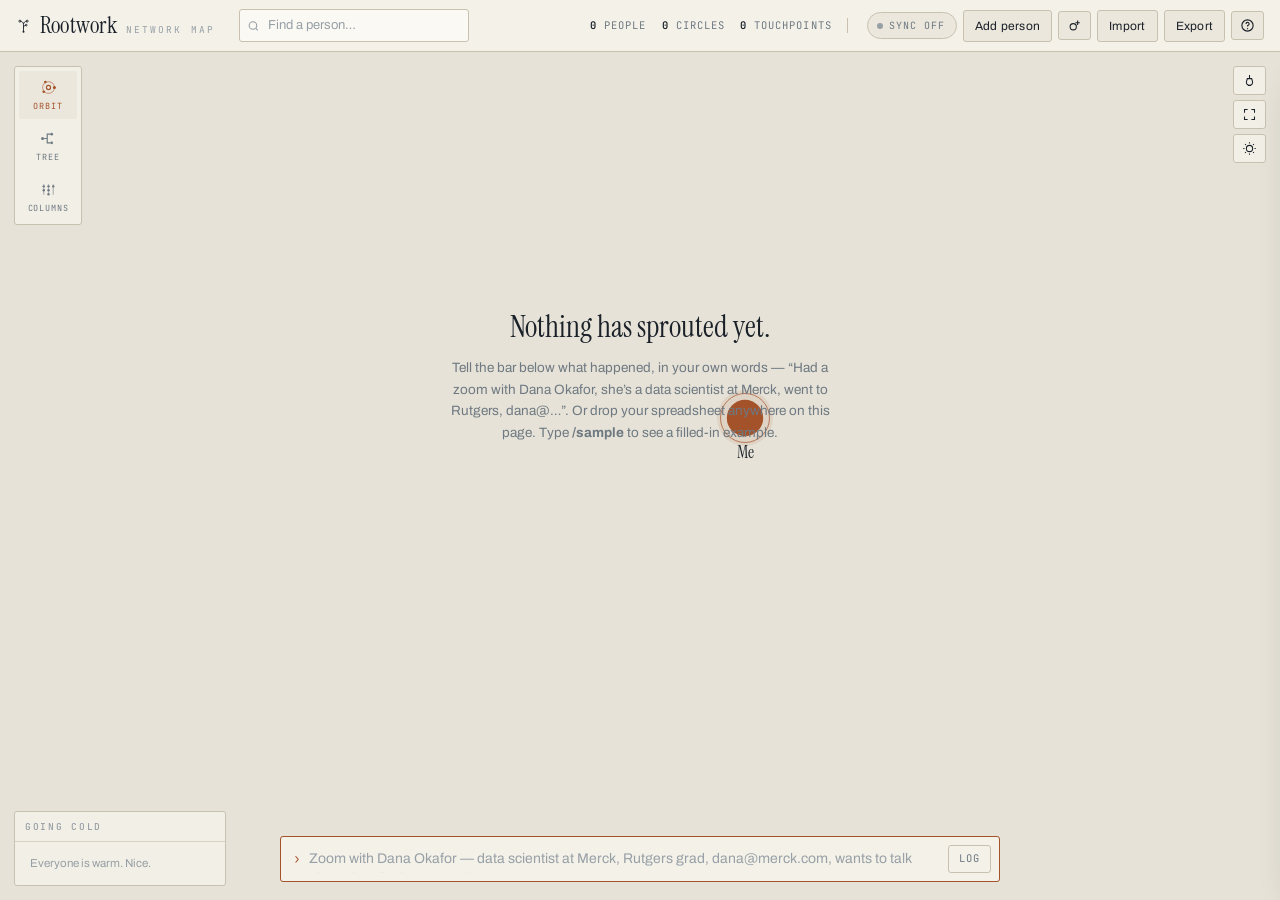
==== network/index.html @ 8e830bfa "Compute the layout instead of simulating it, and offer three views The springs are gone. Every node " ====
<!doctype html>
<html lang="en">
<head>
<meta charset="utf-8">
<meta name="viewport" content="width=device-width, initial-scale=1">
<title>Rootwork</title>
<meta name="description" content="A living map of the people you know.">
<link rel="preconnect" href="https://fonts.googleapis.com">
<link rel="preconnect" href="https://fonts.gstatic.com" crossorigin>
<link rel="stylesheet" href="https://fonts.googleapis.com/css2?family=Archivo:wght@400;500;600&family=Instrument+Serif:ital@0;1&family=JetBrains+Mono:wght@400;500&display=swap">
<link rel="stylesheet" href="network.css">
<link rel="manifest" href="manifest.webmanifest">
<meta name="theme-color" content="#e6e2d7" media="(prefers-color-scheme: light)">
<meta name="theme-color" content="#0e141a" media="(prefers-color-scheme: dark)">
<meta name="mobile-web-app-capable" content="yes">
<meta name="apple-mobile-web-app-capable" content="yes">
<meta name="apple-mobile-web-app-title" content="Rootwork">
<meta name="apple-mobile-web-app-status-bar-style" content="black-translucent">
<link rel="apple-touch-icon" href="icons/icon-180.png">
<link rel="icon" href="icons/icon-192.png" sizes="192x192">
</head>
<body>
<!--APP-->
<div class="shell">

  <header class="topbar">
    <div class="wordmark">
      <svg class="glyph" viewBox="0 0 24 24" fill="none" stroke="currentColor" stroke-width="1.4" aria-hidden="true">
        <path d="M12 22V10M12 10c0-3 2.6-4.6 5.4-4.8M12 10C12 7 9.4 5.4 6.6 5.2M12 15c0-2.2 2-3.2 4-3.4"/>
        <circle cx="12" cy="22" r="1.6" fill="currentColor" stroke="none"/>
        <circle cx="17.8" cy="5" r="1.6"/><circle cx="6.2" cy="5" r="1.6"/><circle cx="16.4" cy="11.4" r="1.3"/>
      </svg>
      <span>Rootwork</span>
      <span class="sub">network map</span>
    </div>

    <div class="searchwrap">
      <svg viewBox="0 0 24 24" fill="none" stroke="currentColor" stroke-width="2" aria-hidden="true"><circle cx="11" cy="11" r="7"/><path d="M20 20l-3.6-3.6"/></svg>
      <input id="search" type="search" placeholder="Find a person…" autocomplete="off" aria-label="Find a person">
      <div class="results" id="results" role="listbox"></div>
    </div>

    <div class="stats" id="stats"></div>

    <div class="tools">
      <button class="btn" id="btn-add">Add person</button>
      <button class="btn icon" id="btn-newcircle" title="New circle" aria-label="New circle">
        <svg viewBox="0 0 24 24" fill="none" stroke="currentColor" stroke-width="1.7"><circle cx="10" cy="14" r="5"/><path d="M17 4v7M13.5 7.5h7"/></svg>
      </button>
      <button class="btn" id="btn-import">Import</button>
      <button class="btn" id="btn-export">Export</button>
      <button class="btn icon" id="btn-help" title="How to talk to it" aria-label="Help">
        <svg viewBox="0 0 24 24" fill="none" stroke="currentColor" stroke-width="1.8"><circle cx="12" cy="12" r="9"/><path d="M9.6 9.4a2.5 2.5 0 1 1 3.2 2.4c-.6.2-.8.7-.8 1.3v.4"/><circle cx="12" cy="17" r="1" fill="currentColor" stroke="none"/></svg>
      </button>
    </div>
  </header>

  <main class="stage" id="stage">
    <canvas id="plate"></canvas>

    <div class="stage-hint" id="hint">
      <h2>Nothing has sprouted yet.</h2>
      <p>Tell the bar below what happened, in your own words — “Had a zoom with Dana Okafor, she’s a data scientist at Merck, went to Rutgers, dana@…”. Or drop your spreadsheet anywhere on this page. Type <b>/sample</b> to see a filled-in example.</p>
    </div>

    <div class="layouts" id="layouts" role="group" aria-label="Layout"></div>

    <div class="viewtools">
      <button class="btn icon" id="btn-tidy" title="Tidy — settle the map again (T)" aria-label="Tidy the map">
        <svg viewBox="0 0 24 24" fill="none" stroke="currentColor" stroke-width="1.7"><path d="M12 3v6M8.5 9h7l1.5 5.5a5 5 0 0 1-10 0z"/><path d="M9.5 20h5"/></svg>
      </button>
      <button class="btn icon" id="btn-fit" title="Fit to view (F)" aria-label="Fit to view">
        <svg viewBox="0 0 24 24" fill="none" stroke="currentColor" stroke-width="1.7"><path d="M4 9V4h5M20 9V4h-5M4 15v5h5M20 15v5h-5"/></svg>
      </button>
      <button class="btn icon" id="btn-theme" title="Switch theme" aria-label="Switch theme">
        <svg viewBox="0 0 24 24" fill="none" stroke="currentColor" stroke-width="1.7"><circle cx="12" cy="12" r="5"/><path d="M12 2v2M12 20v2M2 12h2M20 12h2M4.9 4.9l1.4 1.4M17.7 17.7l1.4 1.4M19.1 4.9l-1.4 1.4M6.3 17.7l-1.4 1.4"/></svg>
      </button>
    </div>

    <div class="rail">
      <div class="card" id="nudge-card">
        <h3>Going cold <span class="count" id="nudge-count"></span></h3>
        <div class="nudge-list" id="nudges"></div>
      </div>
      <div class="card hiddenbar" id="hiddenbar" hidden>
        <h3>Hidden <span class="count" id="hidden-count"></span></h3>
        <div class="legend-list" id="hiddenlist"></div>
      </div>
    </div>

    <div class="dock">
      <div id="preview-slot"></div>
      <form class="chatbar" id="chatform">
        <span class="prompt" aria-hidden="true">&rsaquo;</span>
        <textarea id="chat" rows="1" placeholder="Zoom with Dana Okafor — data scientist at Merck, Rutgers grad, dana@merck.com, wants to talk about the pilot in two weeks" aria-label="Log something that happened"></textarea>
        <button class="send" type="submit">Log</button>
      </form>
    </div>

    <aside class="dossier" id="dossier" aria-label="Person details" aria-hidden="true"></aside>
  </main>
</div>

<div class="scrim" id="scrim" hidden></div>
<div class="toast" id="toast" hidden></div>
<!--/APP-->
<script src="sync.js"></script>
<script src="app.js"></script>
</body>
</html>
---- network/network.css ----
/* ==========================================================================
   Rootwork — a personal network map.

   Direction: an engraved plate. Not a neon graph on black — a plotting
   surface, like a botanical chart or a star atlas: hairline rules, tick
   marks at the rim, mid-saturation pigment inks, and branches that TAPER
   the way real ones do (thick at the trunk, fine at the tip).

   Light theme is the same plate printed on bone paper; dark is the same
   plate inked. Every color is a token so the canvas can read it too.
   ========================================================================== */

:root{
  /* ---- light: bone paper ---- */
  --ground:      #e6e2d7;
  --ground-2:    #dfdacd;
  --panel:       #f4f1e9;
  --panel-2:     #ebe7dc;
  --ink:         #1a2129;
  --ink-2:       #3d4852;
  --muted:       #6e7982;
  --faint:       #97a0a6;
  --rule:        #c9c1b0;
  --rule-soft:   #d8d2c4;
  --accent:      #a4522a;
  --accent-soft: #c2683a;
  --good:        #2f7a67;
  --warn:        #b0761f;
  --shadow:      0 18px 40px -24px rgba(26,33,41,.45);
  --field:       #fbf9f4;

  /* pigment set — branch colors, legible on either ground */
  --h1:#a4522a; --h2:#2f7a67; --h3:#4a5fb0; --h4:#8c4676;
  --h5:#6b7f2e; --h6:#2f6f8f; --h7:#a3781f; --h8:#8b4a4a;

  --display: "Instrument Serif", Georgia, serif;
  --ui: "Archivo", system-ui, -apple-system, sans-serif;
  --mono: "JetBrains Mono", ui-monospace, "SF Mono", monospace;

  --r: 3px;
  color-scheme: light;
}

@media (prefers-color-scheme: dark){
  :root:not([data-theme="light"]){
    --ground:      #0e141a;
    --ground-2:    #0a0f14;
    --panel:       #151d25;
    --panel-2:     #1b242d;
    --ink:         #e8e5dc;
    --ink-2:       #c3c8cc;
    --muted:       #8d99a3;
    --faint:       #66727c;
    --rule:        #27313b;
    --rule-soft:   #1e262e;
    --accent:      #d07a42;
    --accent-soft: #c2683a;
    --good:        #4aa189;
    --warn:        #d5a04a;
    --shadow:      0 22px 50px -26px rgba(0,0,0,.8);
    --field:       #101820;
    --h1:#d07a42; --h2:#4aa189; --h3:#7d8fdd; --h4:#c07aa8;
    --h5:#9bb154; --h6:#4f9cc0; --h7:#d0a545; --h8:#c07878;
    color-scheme: dark;
  }
}

:root[data-theme="dark"]{
  --ground:      #0e141a;
  --ground-2:    #0a0f14;
  --panel:       #151d25;
  --panel-2:     #1b242d;
  --ink:         #e8e5dc;
  --ink-2:       #c3c8cc;
  --muted:       #8d99a3;
  --faint:       #66727c;
  --rule:        #27313b;
  --rule-soft:   #1e262e;
  --accent:      #d07a42;
  --accent-soft: #c2683a;
  --good:        #4aa189;
  --warn:        #d5a04a;
  --shadow:      0 22px 50px -26px rgba(0,0,0,.8);
  --field:       #101820;
  --h1:#d07a42; --h2:#4aa189; --h3:#7d8fdd; --h4:#c07aa8;
  --h5:#9bb154; --h6:#4f9cc0; --h7:#d0a545; --h8:#c07878;
  color-scheme: dark;
}

*, *::before, *::after{ box-sizing:border-box; }

html, body{ height:100%; }

body{
  margin:0;
  background:var(--ground);
  color:var(--ink);
  font-family:var(--ui);
  font-size:14px;
  line-height:1.5;
  overflow:hidden;
  -webkit-font-smoothing:antialiased;
}

button, input, textarea, select{ font:inherit; color:inherit; }
button{ cursor:pointer; background:none; border:none; padding:0; }

:focus-visible{
  outline:2px solid var(--accent);
  outline-offset:2px;
}

/* ---------- shell ---------- */

.shell{
  position:fixed; inset:0;
  display:grid;
  grid-template-rows:auto 1fr;
  grid-template-columns:100%;   /* the column must not stretch past the viewport */
}

.topbar{
  display:flex; align-items:center; gap:18px; min-width:0;
  padding:0 16px;
  height:52px;
  border-bottom:1px solid var(--rule);
  background:var(--panel);
  position:relative; z-index:6;
}

.wordmark{
  display:flex; align-items:baseline; gap:9px;
  font-family:var(--display);
  font-size:23px;
  letter-spacing:.01em;
  line-height:1;
}
.wordmark .glyph{
  width:15px; height:15px; flex:none;
  align-self:center;
}
.wordmark .sub{
  font-family:var(--mono);
  font-size:9.5px;
  letter-spacing:.22em;
  text-transform:uppercase;
  color:var(--faint);
}

.searchwrap{ position:relative; margin-left:6px; }
.searchwrap input{
  width:230px;
  background:var(--field);
  border:1px solid var(--rule);
  border-radius:var(--r);
  padding:6px 10px 6px 28px;
  font-size:13px;
}
.searchwrap input::placeholder{ color:var(--faint); }
.searchwrap svg{
  position:absolute; left:8px; top:50%; transform:translateY(-50%);
  width:13px; height:13px; color:var(--faint); pointer-events:none;
}
.results{
  position:absolute; top:calc(100% + 6px); left:0; width:290px;
  background:var(--panel); border:1px solid var(--rule); border-radius:var(--r);
  box-shadow:var(--shadow); max-height:320px; overflow:auto; z-index:20;
}
.results:empty{ display:none; }
.results button{
  display:flex; align-items:center; gap:8px; width:100%; text-align:left;
  padding:7px 10px; border-bottom:1px solid var(--rule-soft);
}
.results button:hover, .results button[data-active="1"]{ background:var(--panel-2); }
.results .rname{ font-size:13px; }
.results .rmeta{ font-size:11px; color:var(--muted); margin-left:auto; font-family:var(--mono); }

.stats{
  margin-left:auto;
  display:flex; align-items:center; gap:15px;
  padding-right:15px; margin-right:1px;
  border-right:1px solid var(--rule);
  font-family:var(--mono); font-size:10.5px; letter-spacing:.1em;
  text-transform:uppercase; color:var(--muted);
  font-variant-numeric:tabular-nums;
}
.stats b{ color:var(--ink); font-weight:600; }
.stats .cold b{ color:var(--warn); }

.tools{ display:flex; align-items:center; gap:6px; }
.topbar > .searchwrap + .stats{ margin-left:auto; }
@media (max-width:1120px){ .stats{ border-right:none; padding-right:0; } }
.btn{
  border:1px solid var(--rule);
  background:var(--panel-2);
  border-radius:var(--r);
  padding:6px 11px;
  font-size:12px;
  letter-spacing:.02em;
  transition:border-color .15s, background .15s;
}
.btn:hover{ border-color:var(--muted); }
.btn.primary{ background:var(--accent); border-color:var(--accent); color:#fff; }
.btn.primary:hover{ filter:brightness(1.07); }
.btn.icon{ padding:6px 8px; display:grid; place-items:center; }
.btn.icon svg{ width:15px; height:15px; display:block; }

/* ---------- stage ---------- */

.stage{ position:relative; overflow:hidden; background:var(--ground); }
#plate{ position:absolute; inset:0; width:100%; height:100%; display:block; touch-action:none; }

.stage-hint{
  position:absolute; left:50%; top:38%; transform:translate(-50%,-50%);
  text-align:center; max-width:380px; pointer-events:none;
  color:var(--muted);
}
.stage-hint h2{
  font-family:var(--display); font-size:30px; font-weight:400;
  color:var(--ink); margin:0 0 8px;
}
.stage-hint p{ margin:0; font-size:13.5px; line-height:1.6; }
.stage-hint[hidden]{ display:none; }

/* legend + nudges, bottom-left */
.rail{
  position:absolute; left:14px; bottom:14px; width:212px;
  display:flex; flex-direction:column; gap:10px;
  z-index:4;
}
.card{
  background:color-mix(in srgb, var(--panel) 88%, transparent);
  border:1px solid var(--rule);
  border-radius:var(--r);
  backdrop-filter:blur(8px);
}
.card h3{
  margin:0; padding:8px 10px 7px;
  font-family:var(--mono); font-size:9.5px; letter-spacing:.18em;
  text-transform:uppercase; color:var(--faint); font-weight:500;
  border-bottom:1px solid var(--rule-soft);
  display:flex; align-items:center; gap:6px;
}
.card h3 .count{ margin-left:auto; color:var(--muted); }
.legend-list{ padding:5px; display:flex; flex-direction:column; }
.legend-list button{
  display:flex; align-items:center; gap:8px; padding:4px 6px;
  border-radius:2px; font-size:12px; text-align:left;
}
.swatch{ width:9px; height:9px; border-radius:50%; flex:none; }
.legend-list .n{ margin-left:auto; font-family:var(--mono); font-size:10.5px; color:var(--muted); }
.nudge-list{
  padding:5px; max-height:150px; overflow:auto;
  -webkit-mask-image:linear-gradient(to bottom, #000 calc(100% - 14px), transparent);
  mask-image:linear-gradient(to bottom, #000 calc(100% - 14px), transparent);
}
.nudge-list button{
  display:block; width:100%; text-align:left; padding:5px 6px; border-radius:2px;
}
.nudge-list button:hover{ background:var(--panel-2); }
.nudge-list .n1{ font-size:12.5px; }
.nudge-list .n2{ font-size:10.5px; font-family:var(--mono); color:var(--warn); letter-spacing:.04em; }
.rail .empty{ padding:8px 10px; font-size:11.5px; color:var(--faint); }

.viewtools{
  position:absolute; right:14px; top:14px; z-index:4;
  transition:right .26s cubic-bezier(.22,.7,.28,1);
  display:flex; flex-direction:column; gap:5px;
}
.viewtools .btn{ background:color-mix(in srgb, var(--panel) 88%, transparent); backdrop-filter:blur(8px); }
.stage.panel-open .viewtools{ right:386px; }        /* stay clear of the open card */
.stage.panel-open .dock{
  transform:translateX(calc(-50% - 190px));
  width:min(620px, calc(100% - 660px));       /* clear of both the rail and the card */
}
@media (max-width:880px){
  .stage.panel-open .viewtools{ right:14px; }
  .stage.panel-open .dock{ transform:translateX(-50%); }
}

/* ---------- chat bar ---------- */

.dock{
  position:absolute; left:50%; bottom:18px; transform:translateX(-50%);
  transition:transform .26s cubic-bezier(.22,.7,.28,1);
  width:min(720px, calc(100vw - 260px - 40px));
  z-index:5;
  display:flex; flex-direction:column; gap:8px;
}
.chatbar{
  display:flex; align-items:flex-end; gap:8px;
  background:var(--panel);
  border:1px solid var(--rule);
  border-radius:var(--r);
  box-shadow:var(--shadow);
  padding:8px 8px 8px 12px;
  transition:border-color .18s;
}
.chatbar:focus-within{ border-color:var(--accent); }
.chatbar .prompt{
  font-family:var(--mono); font-size:13px; color:var(--accent);
  padding-bottom:5px; user-select:none;
}
.chatbar textarea{
  flex:1; resize:none; border:none; background:none; outline:none;
  padding:4px 0; max-height:130px; font-size:14px; line-height:1.45;
}
.chatbar textarea::placeholder{ color:var(--faint); }
.chatbar .send{
  border:1px solid var(--rule); border-radius:var(--r);
  padding:5px 10px; font-family:var(--mono); font-size:10.5px;
  letter-spacing:.1em; text-transform:uppercase; color:var(--muted);
}
.chatbar .send:hover{ color:var(--ink); border-color:var(--muted); }

/* parse preview */
.preview{
  background:var(--panel);
  border:1px solid var(--rule);
  border-left:3px solid var(--accent);
  border-radius:var(--r);
  box-shadow:var(--shadow);
  padding:11px 13px;
  display:flex; flex-direction:column; gap:9px;
  animation:rise .18s ease-out;
}
@keyframes rise{ from{ opacity:0; transform:translateY(6px);} to{opacity:1;transform:none;} }
.preview .head{
  display:flex; align-items:baseline; gap:8px;
  font-family:var(--mono); font-size:9.5px; letter-spacing:.18em;
  text-transform:uppercase; color:var(--faint);
}
.preview .head .who{
  font-family:var(--display); font-size:19px; letter-spacing:0;
  text-transform:none; color:var(--ink);
}
.preview .head .tag{ margin-left:auto; color:var(--muted); }
.chips{ display:flex; flex-wrap:wrap; gap:5px; }
.chip{
  display:inline-flex; align-items:center; gap:6px;
  border:1px solid var(--rule); border-radius:2px;
  background:var(--panel-2);
  padding:3px 7px; font-size:12px; max-width:100%;
}
.chip .k{
  font-family:var(--mono); font-size:9.5px; letter-spacing:.12em;
  text-transform:uppercase; color:var(--faint);
}
.chip .v{ overflow:hidden; text-overflow:ellipsis; white-space:nowrap; }
.chip.new{ border-color:var(--accent); }
.chip.clear{ border-color:var(--rule); opacity:.75; text-decoration:line-through; text-decoration-color:var(--faint); }
.chip button{ color:var(--faint); font-size:14px; line-height:1; padding:0 1px; }
.chip button:hover{ color:var(--accent); }
.preview .actions{ display:flex; align-items:center; gap:8px; flex-wrap:wrap; }
.preview .actions .btn{ white-space:nowrap; }
.preview .actions .hintkey{
  margin-left:auto; font-family:var(--mono); font-size:10px; color:var(--faint);
}
kbd{
  font-family:var(--mono); font-size:10px;
  border:1px solid var(--rule); border-bottom-width:2px; border-radius:3px;
  padding:1px 4px; color:var(--muted); background:var(--panel-2);
}

/* ---------- dossier ---------- */

.dossier{
  position:absolute; top:0; right:0; bottom:0; width:370px; max-width:88vw;
  background:var(--panel);
  border-left:1px solid var(--rule);
  z-index:7;
  display:flex; flex-direction:column;
  transform:translateX(101%);
  transition:transform .26s cubic-bezier(.22,.7,.28,1);
  box-shadow:var(--shadow);
}
.dossier.open{ transform:none; }
.dossier .d-top{
  padding:16px 18px 13px; border-bottom:1px solid var(--rule);
  position:relative;
}
.d-kicker{
  display:flex; align-items:center; gap:7px;
  font-family:var(--mono); font-size:9.5px; letter-spacing:.18em;
  text-transform:uppercase; color:var(--faint); margin-bottom:5px;
}
.d-name{
  font-family:var(--display); font-size:31px; line-height:1.05; font-weight:400;
  margin:0; letter-spacing:.005em; text-wrap:balance;
  padding-right:26px;
}
.d-sub{ font-size:13px; color:var(--muted); margin-top:3px; }
.d-close{ position:absolute; top:13px; right:14px; color:var(--faint); font-size:17px; line-height:1; }
.d-close:hover{ color:var(--ink); }
.d-body{ overflow:auto; padding:0 18px 22px; flex:1; }
.d-sec{ padding-top:16px; }
.d-sec > h4{
  margin:0 0 8px; font-family:var(--mono); font-size:9.5px; letter-spacing:.18em;
  text-transform:uppercase; color:var(--faint); font-weight:500;
  display:flex; align-items:center; gap:8px;
}
.d-sec > h4::after{ content:""; flex:1; height:1px; background:var(--rule-soft); }
.fields{ display:grid; grid-template-columns:auto 1fr; gap:6px 12px; align-items:baseline; }
.fields dt{
  font-family:var(--mono); font-size:10px; letter-spacing:.1em;
  text-transform:uppercase; color:var(--faint);
}
.fields dd{ margin:0; font-size:13.5px; word-break:break-word; }
.fields dd a{ color:var(--ink); text-decoration:none; border-bottom:1px solid var(--rule); }
.fields dd a:hover{ color:var(--accent); border-color:var(--accent); }
.fields dd.empty{ color:var(--faint); }

.log{ display:flex; flex-direction:column; }
.entry{
  position:relative; padding:0 0 14px 17px;
  border-left:1px solid var(--rule);
}
.entry:last-child{ border-left-color:transparent; padding-bottom:2px; }
.entry::before{
  content:""; position:absolute; left:-3.5px; top:5px;
  width:6px; height:6px; border-radius:50%;
  background:var(--accent);
}
.entry .e-top{
  display:flex; align-items:baseline; gap:8px;
  font-family:var(--mono); font-size:10px; letter-spacing:.1em;
  text-transform:uppercase; color:var(--muted);
}
.entry .e-ch{ color:var(--accent); }
.entry p{ margin:3px 0 0; font-size:13.5px; line-height:1.55; }
.entry .learned{
  margin-top:5px; padding-left:9px; border-left:2px solid var(--rule);
  font-size:13px; color:var(--ink-2);
}
.entry .del{ float:right; color:var(--faint); font-size:12px; opacity:0; }
.entry:hover .del{ opacity:1; }

.notes-list{ display:flex; flex-direction:column; gap:7px; }
.note{
  font-size:13.5px; line-height:1.55;
  padding:8px 10px; border:1px solid var(--rule-soft); border-radius:var(--r);
  background:var(--panel-2);
}
.note .del{ float:right; color:var(--faint); font-size:12px; }
.d-actions{ display:flex; gap:6px; padding-top:18px; }

.tagrow{ display:flex; flex-wrap:wrap; gap:5px; }
.tagrow span{
  font-family:var(--mono); font-size:10.5px; letter-spacing:.06em;
  border:1px solid var(--rule); border-radius:2px; padding:2px 6px; color:var(--muted);
}

/* ---------- modal ---------- */

.scrim{
  position:fixed; inset:0; z-index:30;
  background:color-mix(in srgb, var(--ground-2) 74%, transparent);
  backdrop-filter:blur(3px);
  display:grid; place-items:center; padding:22px;
}
.scrim[hidden]{ display:none; }
.modal{
  width:min(560px, 100%); max-height:88vh; overflow:auto;
  background:var(--panel); border:1px solid var(--rule); border-radius:var(--r);
  box-shadow:var(--shadow);
  animation:rise .2s ease-out;
}
.modal header{
  padding:15px 20px 12px; border-bottom:1px solid var(--rule);
  display:flex; align-items:baseline; gap:10px;
}
.modal header h2{
  font-family:var(--display); font-weight:400; font-size:25px; margin:0;
}
.modal header p{ margin:0; font-size:12px; color:var(--muted); }
.modal header .x{ margin-left:auto; color:var(--faint); font-size:17px; }
.modal .mbody{ padding:16px 20px 20px; }
.modal footer{
  display:flex; gap:8px; align-items:center;
  padding:0 20px 20px;
}
.modal footer .note{ background:none; border:none; padding:0; font-size:11.5px; color:var(--faint); }

.grid2{ display:grid; grid-template-columns:1fr 1fr; gap:11px 13px; }
.field{ display:flex; flex-direction:column; gap:4px; }
.field.wide{ grid-column:1 / -1; }
.field label{
  font-family:var(--mono); font-size:9.5px; letter-spacing:.15em;
  text-transform:uppercase; color:var(--faint);
}
.field input, .field textarea, .field select{
  background:var(--field); border:1px solid var(--rule); border-radius:var(--r);
  padding:7px 9px; font-size:13.5px; outline:none;
}
.field input:focus, .field textarea:focus, .field select:focus{ border-color:var(--accent); }
.field textarea{ resize:vertical; min-height:66px; line-height:1.5; }
.field .hint{ font-size:11px; color:var(--faint); }

.helpgrid{ display:flex; flex-direction:column; gap:14px; }
.helpgrid section h5{
  margin:0 0 5px; font-family:var(--mono); font-size:9.5px; letter-spacing:.16em;
  text-transform:uppercase; color:var(--faint); font-weight:500;
}
.helpgrid p{ margin:0 0 6px; font-size:13px; line-height:1.6; color:var(--ink-2); }
.ex{
  font-family:var(--mono); font-size:12px; line-height:1.65;
  background:var(--field); border:1px solid var(--rule-soft); border-radius:var(--r);
  padding:8px 10px; color:var(--ink-2);
  overflow-x:auto; white-space:pre-wrap;
}
.ex b{ color:var(--accent); font-weight:400; }

.io textarea{
  width:100%; min-height:190px; font-family:var(--mono); font-size:11.5px;
  line-height:1.55; background:var(--field); border:1px solid var(--rule);
  border-radius:var(--r); padding:10px; resize:vertical; outline:none;
}
.io .status{ font-size:12px; color:var(--muted); }
.io .status.ok{ color:var(--good); }
.io .status.bad{ color:var(--accent); }

.toast{
  position:fixed; left:50%; bottom:96px; transform:translateX(-50%);
  background:var(--ink); color:var(--ground);
  padding:7px 14px; border-radius:var(--r); font-size:12.5px;
  z-index:40; box-shadow:var(--shadow);
  animation:rise .18s ease-out;
}
.toast[hidden]{ display:none; }

@media (max-width:1120px){
  .stats{ display:none; }
}
@media (max-width:880px){
  .rail{ display:none; }
  .dock{ width:calc(100% - 28px); bottom:12px; }
  .topbar{ gap:10px; padding:0 10px; }
  .wordmark .sub{ display:none; }
  .searchwrap{ flex:1; min-width:0; }
  .searchwrap input{ width:100%; }
  .tools{ margin-left:0; }
  #btn-import, #btn-export, #btn-sample, #btn-newcircle{ display:none; }  /* all reachable from the chat bar */
  .pill{ padding:6px; }
  .pill .plabel{ display:none; }        /* the dot carries the state on a phone */
  .dossier{ width:100%; }
  .viewtools{ top:auto; bottom:76px; right:10px; flex-direction:row; }
  .chatbar textarea{ font-size:16px; }        /* iOS zooms anything smaller */
  .preview .actions .hintkey{ display:none; }
  .chip .v{ max-width:210px; }
}
@media (prefers-reduced-motion:reduce){
  *, *::before, *::after{ animation-duration:.001ms !important; transition-duration:.001ms !important; }
}

/* ---------- sync ---------- */

.pill{
  display:inline-flex; align-items:center; gap:6px;
  border:1px solid var(--rule); border-radius:999px;
  padding:5px 11px 5px 9px;
  font-family:var(--mono); font-size:10px; letter-spacing:.1em; text-transform:uppercase;
  color:var(--muted); background:var(--panel-2);
  transition:border-color .15s, color .15s;
}
.pill:hover{ border-color:var(--muted); color:var(--ink); }
.pill .dot{ width:6px; height:6px; border-radius:50%; background:var(--faint); flex:none; }
.pill[data-tone="ok"] .dot{ background:var(--good); }
.pill[data-tone="ok"]{ color:var(--good); border-color:color-mix(in srgb, var(--good) 45%, var(--rule)); }
.pill[data-tone="warn"] .dot{ background:var(--warn); }
.pill[data-tone="bad"] .dot{ background:var(--accent); }
.pill[data-tone="bad"]{ color:var(--accent); }

.sync .lead{ margin:0 0 12px; font-size:13px; line-height:1.6; color:var(--ink-2); }
.sync .tabs{ display:flex; gap:6px; margin-bottom:14px; }
.sync .steps{
  margin:0 0 14px; padding-left:18px;
  display:flex; flex-direction:column; gap:8px;
  font-size:13px; line-height:1.55; color:var(--ink-2);
}
.sync .steps li::marker{ font-family:var(--mono); font-size:11px; color:var(--faint); }
.sync .steps b{ color:var(--ink); font-weight:500; }
.sync .mono{ font-family:var(--mono); font-size:12px; }
.sync .ex.sql{ margin-top:6px; font-size:11px; line-height:1.6; white-space:pre; }
.sync .field input[readonly]{ font-family:var(--mono); font-size:11px; cursor:pointer; }
.sync .status{ margin-top:10px; }

/* ---------- import ---------- */

.import .drop{
  border:1px dashed var(--rule); border-radius:var(--r);
  background:var(--field);
  padding:22px 18px; text-align:center;
  transition:border-color .15s, background .15s;
}
.import .drop.over{ border-color:var(--accent); background:var(--panel-2); }
.import .drop svg{ width:26px; height:26px; color:var(--faint); margin-bottom:6px; }
.import .drop p{ margin:0; font-size:13px; }
.import .drop b{ font-weight:500; }
.import .drop .fine{ margin-top:6px; font-size:11.5px; color:var(--faint); line-height:1.5; }
.import .pick{
  color:var(--accent); cursor:pointer; text-decoration:underline;
  text-underline-offset:2px;
}
.import details{ margin-top:10px; }
.import summary{
  font-size:12px; color:var(--muted); cursor:pointer; list-style:none;
  padding:4px 0;
}
.import summary::-webkit-details-marker{ display:none; }
.import summary::before{ content:"＋ "; color:var(--faint); }
.import details[open] summary::before{ content:"− "; }
.import details textarea{ min-height:120px; margin-top:6px; }

.maphead{
  margin-top:14px; padding-bottom:8px;
  font-size:12.5px; color:var(--muted);
  border-bottom:1px solid var(--rule-soft);
}
.maphead b{ color:var(--ink); font-weight:500; }
.maptable{ max-height:230px; overflow:auto; }
.maptable table{ width:100%; border-collapse:collapse; }
.maptable th{
  text-align:left; font-weight:400; padding:7px 10px 7px 0;
  border-bottom:1px solid var(--rule-soft); vertical-align:top;
  font-size:13px;
}
.maptable th span{
  display:block; font-family:var(--mono); font-size:10.5px; color:var(--faint);
  margin-top:2px; overflow:hidden; text-overflow:ellipsis; white-space:nowrap; max-width:230px;
}
.maptable td{ border-bottom:1px solid var(--rule-soft); padding:6px 0; width:180px; }
.maptable select{
  width:100%; background:var(--field); border:1px solid var(--rule);
  border-radius:var(--r); padding:5px 7px; font-size:12.5px; outline:none;
}
.maptable select:focus{ border-color:var(--accent); }
.circlepick{ margin-top:14px; }
.circlepick select, .circlepick input{
  background:var(--field); border:1px solid var(--rule); border-radius:var(--r);
  padding:7px 9px; font-size:13.5px; outline:none;
}
.circlepick input{ margin-top:6px; }

.passrow{ display:flex; gap:6px; }
.passrow input{ flex:1; min-width:0; }
.passrow .btn{ flex:none; }
.meter{ display:flex; align-items:center; gap:4px; margin-top:6px; }
.meter i{
  height:3px; width:26px; border-radius:2px; background:var(--rule); display:block;
}
.meter span{ font-size:11px; color:var(--muted); margin-left:6px; }
.meter[data-score="0"] span, .meter[data-score="1"] span{ color:var(--accent); }
.meter[data-score="1"] i:nth-child(1),
.meter[data-score="2"] i:nth-child(-n+2),
.meter[data-score="3"] i:nth-child(-n+3),
.meter[data-score="4"] i{ background:var(--good); }
.meter[data-score="1"] i:nth-child(1){ background:var(--accent); }
.meter[data-score="2"] i:nth-child(-n+2){ background:var(--warn); }

.sync .hint.warn{ color:var(--warn); }
.sync .hint.warn b{ color:var(--ink); }
.sync .what{ margin-top:14px; }
.sync .what summary{
  font-size:12px; color:var(--muted); cursor:pointer; list-style:none; padding:4px 0;
}
.sync .what summary::-webkit-details-marker{ display:none; }
.sync .what summary::before{ content:"＋ "; color:var(--faint); }
.sync .what[open] summary::before{ content:"− "; }
.sync .what p{
  margin:4px 0 0; font-size:12px; line-height:1.6; color:var(--ink-2);
  border-left:2px solid var(--rule); padding-left:10px;
}

/* ---------- structure editing ---------- */

.card h3 .mini{
  margin-left:2px; color:var(--faint); font-size:14px; line-height:1;
  padding:0 3px; border-radius:2px;
}
.card h3 .mini:hover{ color:var(--accent); background:var(--panel-2); }
.legend-list .cname{ overflow:hidden; text-overflow:ellipsis; white-space:nowrap; }

.circlechips{ display:flex; flex-wrap:wrap; gap:5px; }
.cchip{
  display:inline-flex; align-items:center;
  border:1px solid var(--rule); border-radius:2px;
  background:var(--panel-2); overflow:hidden;
}
.cchip .lbl{
  padding:3px 7px; font-size:12.5px; position:relative; padding-left:16px;
}
.cchip .lbl::before{
  content:""; position:absolute; left:7px; top:50%; transform:translateY(-50%);
  width:5px; height:5px; border-radius:50%; background:var(--hue);
}
.cchip.primary{ border-color:var(--hue); }
.cchip.primary .lbl{ font-weight:500; }
.cchip .x{ padding:3px 6px; color:var(--faint); font-size:13px; line-height:1; }
.cchip .x:hover{ color:var(--accent); }
.cchip.add button{ padding:3px 8px; font-size:12px; color:var(--muted); }
.cchip.add button:hover{ color:var(--accent); }

.cpick{
  position:fixed; z-index:50; min-width:170px; max-height:280px; overflow:auto;
  background:var(--panel); border:1px solid var(--rule); border-radius:var(--r);
  box-shadow:var(--shadow); padding:4px;
}
.cpick button[data-pick]{
  display:flex; align-items:center; gap:7px; width:100%; text-align:left;
  padding:5px 7px; border-radius:2px; font-size:12.5px;
}
.cpick button[data-pick]:hover{ background:var(--panel-2); }
.cpick .cnew{ display:flex; gap:4px; padding:5px 4px 3px; border-top:1px solid var(--rule-soft); margin-top:3px; }
.cpick .cnew input{
  flex:1; min-width:0; background:var(--field); border:1px solid var(--rule);
  border-radius:2px; padding:4px 6px; font-size:12.5px; outline:none;
}
.cpick .cnew input:focus{ border-color:var(--accent); }
.cpick .cnew .btn{ padding:4px 8px; font-size:11.5px; }

.preview.danger{ border-left-color:var(--warn); }
.preview .plandetail{
  margin:0; font-size:13px; line-height:1.55; color:var(--ink-2);
}
.toast{ display:flex; align-items:center; gap:12px; }
.toast .undo{
  font-family:var(--mono); font-size:10.5px; letter-spacing:.1em; text-transform:uppercase;
  color:var(--ground); border-bottom:1px solid currentColor; opacity:.75;
}
.toast .undo:hover{ opacity:1; }

.legend-list .lrow{ display:flex; align-items:center; border-radius:2px; }
.legend-list .lrow:hover{ background:var(--panel-2); }
.legend-list .lrow[data-off="1"]{ opacity:.38; }
.legend-list .swatchbtn{ padding:5px 4px 5px 6px; display:flex; width:auto; flex:none; }
.legend-list .swatchbtn:hover .swatch{ box-shadow:0 0 0 3px color-mix(in srgb, currentColor 22%, transparent); }
.legend-list .lname{
  display:flex; align-items:center; gap:8px; flex:1; min-width:0;
  padding:4px 6px 4px 4px; font-size:12px; text-align:left;
}

.cpick.palette{ padding:8px; }
.cpick .ptitle{
  font-family:var(--mono); font-size:9.5px; letter-spacing:.16em; text-transform:uppercase;
  color:var(--faint); padding:0 2px 6px;
}
.cpick .pgrid{ display:grid; grid-template-columns:repeat(4, 1fr); gap:5px; }
.cpick .pgrid button{ padding:3px; border-radius:3px; border:1px solid transparent; }
.cpick .pgrid button span{ display:block; width:22px; height:22px; border-radius:50%; }
.cpick .pgrid button:hover{ border-color:var(--rule); }
.cpick .pgrid button[data-on="1"]{ border-color:var(--ink); }
.cpick .pgrid button[data-taken="1"] span{
  box-shadow:inset 0 0 0 2px var(--panel);      /* this pigment is already spoken for */
}

/* ---------- editing on the card ---------- */

.fields .val{
  display:inline-block; border-bottom:1px dashed transparent;
  border-radius:2px; padding:0 2px; margin:0 -2px; cursor:text;
}
.fields .val:hover{ border-bottom-color:var(--rule); background:var(--panel-2); }
.fields dd.empty .val{ color:var(--faint); }
.fields .add{
  font-family:var(--mono); font-size:9.5px; letter-spacing:.12em; text-transform:uppercase;
  opacity:.45;
}
.fields dd.empty .val:hover .add{ opacity:1; color:var(--accent); }
.d-name .val{
  display:inline-block; cursor:text; border-radius:2px;
  border-bottom:1px dashed transparent; padding:0 2px; margin:0 -2px;
}
.d-name .val:hover{ border-bottom-color:var(--rule); }

.inplace{
  font:inherit; color:inherit; width:100%;
  background:var(--field); border:1px solid var(--accent); border-radius:2px;
  padding:1px 4px; outline:none; resize:vertical;
}
.d-name .inplace{ font-family:var(--display); font-size:29px; padding:0 4px; }

.addfield{
  margin-top:10px; font-family:var(--mono); font-size:10px; letter-spacing:.12em;
  text-transform:uppercase; color:var(--faint);
}
.addfield:hover{ color:var(--accent); }
.newfield{ display:flex; gap:6px; margin-top:10px; }
.newfield input{
  flex:1; min-width:0; background:var(--field); border:1px solid var(--rule);
  border-radius:2px; padding:5px 7px; font-size:13px; outline:none;
}
.newfield input:focus{ border-color:var(--accent); }
.newfield .k{ max-width:38%; }

/* ---------- circle menu on the branch ---------- */

.cpick.circlemenu{ min-width:196px; padding:8px; }
.cpick .mrow{ display:flex; flex-direction:column; margin-top:8px; padding-top:6px; border-top:1px solid var(--rule-soft); }
.cpick .mrow button{
  text-align:left; padding:6px 7px; border-radius:2px; font-size:12.5px; color:var(--ink-2);
}
.cpick .mrow button:hover{ background:var(--panel-2); color:var(--ink); }
.cpick .mrow button.danger:hover{ color:var(--accent); }
.cpick.renamer{ display:flex; gap:6px; padding:8px; }
.cpick.renamer input{
  background:var(--field); border:1px solid var(--accent); border-radius:2px;
  padding:5px 7px; font-size:13px; outline:none; width:160px;
}
.hiddenbar .n{ color:var(--accent); }

/* ---------- chip lists (schools, tags) ---------- */

.chiplist{ display:flex; flex-wrap:wrap; gap:5px; align-items:center; }
.cchip.school .lbl, .cchip.tag .lbl{ padding:3px 7px; font-size:12.5px; }
.cchip.school .lvl{
  padding:3px 6px; font-family:var(--mono); font-size:9.5px; letter-spacing:.1em;
  text-transform:uppercase; color:var(--muted);
  border-left:1px solid var(--rule); border-right:1px solid var(--rule);
}
.cchip.school .lvl:hover{ color:var(--accent); }
.cchip.school .lvl.none{ color:var(--faint); opacity:.6; }
.cchip.tag .lbl{ font-family:var(--mono); font-size:11px; color:var(--muted); }
.chipinput{
  flex:1; min-width:110px;
  background:none; border:none; border-bottom:1px dashed var(--rule);
  padding:3px 2px; font-size:12.5px; outline:none;
}
.chipinput::placeholder{ color:var(--faint); }
.chipinput:focus{ border-bottom-color:var(--accent); border-bottom-style:solid; }

.notebox{
  width:100%; margin-top:2px; resize:none; overflow:hidden;
  background:var(--field); border:1px solid var(--rule); border-radius:var(--r);
  padding:7px 9px; font-size:13px; line-height:1.5; outline:none;
}
.notebox:focus{ border-color:var(--accent); }
.notebox::placeholder{ color:var(--faint); }
.note .val{ display:block; cursor:text; border-radius:2px; }
.note:hover .val{ background:color-mix(in srgb, var(--ink) 4%, transparent); }

.cchip.tie .lbl{ padding:3px 8px; font-size:12.5px; display:inline-flex; align-items:baseline; gap:6px; }
.cchip.tie .lbl i{
  font-family:var(--mono); font-style:normal; font-size:9px; letter-spacing:.12em;
  text-transform:uppercase; color:var(--faint);
}
.cchip.tie .lbl:hover{ color:var(--accent); }
.tiehint{
  margin:7px 0 0; font-family:var(--mono); font-size:10px; letter-spacing:.06em;
  color:var(--faint);
}

.fields dd{ display:flex; align-items:baseline; gap:7px; }
.fields dd .val{ flex:1 1 auto; min-width:0; }
.jump{
  flex:none; color:var(--faint); line-height:1; opacity:0;
  transition:opacity .12s, color .12s;
}
.jump svg{ width:13px; height:13px; display:block; }
dd:hover .jump, .jump:focus-visible{ opacity:1; }
.jump:hover{ color:var(--accent); }

/* ---------- card, second pass ----------
   Four sections instead of seven headers: who they are, where they are filed,
   what has happened, what you jotted down. Chip rows carry their label inline
   so the eye runs down one column of headings, not two. */

.chiprow{
  display:grid; grid-template-columns:64px 1fr; gap:8px;
  align-items:start; padding:5px 0;
}
.chiprow + .chiprow{ border-top:1px solid var(--rule-soft); }
.rlabel{
  font-family:var(--mono); font-size:9.5px; letter-spacing:.14em;
  text-transform:uppercase; color:var(--faint);
  padding-top:6px;
}
.chiprow .chiplist{ min-width:0; }
.chiprow .chipinput{ min-width:88px; }

.d-kicker .due{ color:var(--warn); font-weight:500; }
.blank{ margin:0; font-size:13px; color:var(--faint); }
.btn.quiet{ background:none; border-color:transparent; color:var(--muted); }
.btn.quiet:hover{ color:var(--accent); border-color:var(--rule); }
.d-actions{
  position:sticky; bottom:0; margin-top:20px;
  padding:12px 0 4px;
  background:linear-gradient(to bottom, transparent, var(--panel) 30%);
}
.d-sec + .d-sec{ margin-top:4px; }
.sync .sleepnote{
  border-left:2px solid var(--rule); padding-left:10px;
  font-size:12.5px; color:var(--muted);
}

/* ---------- layout switcher ---------- */

.layouts{
  position:absolute; left:14px; top:14px; z-index:4;
  display:flex; flex-direction:column; gap:3px;
  padding:4px;
  background:color-mix(in srgb, var(--panel) 88%, transparent);
  border:1px solid var(--rule); border-radius:var(--r);
  backdrop-filter:blur(8px);
}
.layouts button{
  display:flex; flex-direction:column; align-items:center; gap:3px;
  width:58px; padding:7px 4px 6px;
  border-radius:2px; color:var(--muted);
  transition:color .14s, background .14s;
}
.layouts button svg{ width:19px; height:19px; display:block; }
.layouts button span{
  font-family:var(--mono); font-size:8.5px; letter-spacing:.1em; text-transform:uppercase;
}
.layouts button:hover{ color:var(--ink); background:var(--panel-2); }
.layouts button[data-on="1"]{ color:var(--accent); background:var(--panel-2); }

@media (max-width:880px){
  .layouts{ flex-direction:row; left:10px; top:10px; bottom:auto; }
  .layouts button{ width:46px; }
  .layouts button span{ display:none; }
}
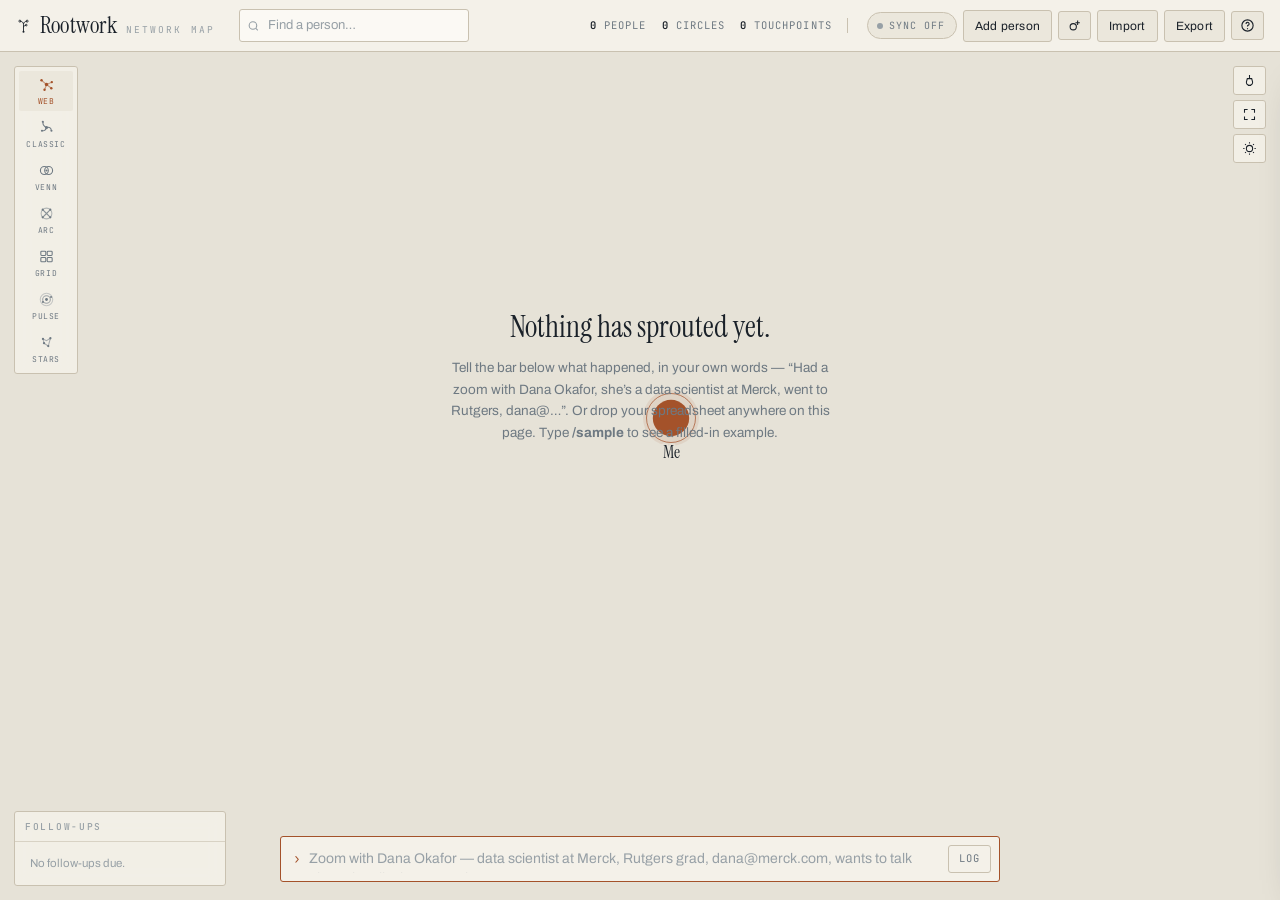
==== commit e67509b1: "Keep the touchpoint composer alive through a sync, drop going-cold Two things.  The composer was bei" ====
--- a/network/index.html
+++ b/network/index.html
@@ -79,7 +79,7 @@
 
     <div class="rail">
       <div class="card" id="nudge-card">
-        <h3>Going cold <span class="count" id="nudge-count"></span></h3>
+        <h3>Follow-ups <span class="count" id="nudge-count"></span></h3>
         <div class="nudge-list" id="nudges"></div>
       </div>
       <div class="card hiddenbar" id="hiddenbar" hidden>
--- a/network/network.css
+++ b/network/network.css
@@ -185,7 +185,7 @@
   font-variant-numeric:tabular-nums;
 }
 .stats b{ color:var(--ink); font-weight:600; }
-.stats .cold b{ color:var(--warn); }
+.stats .due b{ color:var(--warn); }
 
 .tools{ display:flex; align-items:center; gap:6px; }
 .topbar > .searchwrap + .stats{ margin-left:auto; }
@@ -903,14 +903,14 @@
   backdrop-filter:blur(8px);
 }
 .layouts button{
-  display:flex; flex-direction:column; align-items:center; gap:3px;
-  width:58px; padding:7px 4px 6px;
+  display:flex; flex-direction:column; align-items:center; gap:2px;
+  width:54px; padding:5px 4px 4px;
   border-radius:2px; color:var(--muted);
   transition:color .14s, background .14s;
 }
-.layouts button svg{ width:19px; height:19px; display:block; }
+.layouts button svg{ width:17px; height:17px; display:block; }
 .layouts button span{
-  font-family:var(--mono); font-size:8.5px; letter-spacing:.1em; text-transform:uppercase;
+  font-family:var(--mono); font-size:8px; letter-spacing:.08em; text-transform:uppercase;
 }
 .layouts button:hover{ color:var(--ink); background:var(--panel-2); }
 .layouts button[data-on="1"]{ color:var(--accent); background:var(--panel-2); }
@@ -920,3 +920,45 @@
   .layouts button{ width:46px; }
   .layouts button span{ display:none; }
 }
+
+/* ---------- logging from the card ---------- */
+
+.logger{
+  display:flex; flex-direction:column; gap:7px;
+  padding:10px; margin-bottom:12px;
+  border:1px solid var(--rule); border-left:2px solid var(--accent);
+  border-radius:var(--r); background:var(--panel-2);
+}
+.chanrow{ display:flex; flex-wrap:wrap; gap:4px; }
+.chan{
+  font-family:var(--mono); font-size:9.5px; letter-spacing:.08em; text-transform:uppercase;
+  color:var(--muted); border:1px solid var(--rule); border-radius:2px; padding:3px 6px;
+}
+.chan:hover{ color:var(--ink); }
+.chan.on{ color:var(--accent); border-color:var(--accent); }
+.logger textarea{
+  width:100%; resize:vertical; background:var(--field); border:1px solid var(--rule);
+  border-radius:var(--r); padding:7px 9px; font-size:13px; line-height:1.5; outline:none;
+}
+.logger textarea:focus{ border-color:var(--accent); }
+.logrow{ display:flex; align-items:center; gap:6px; }
+.logrow input[type="date"]{
+  flex:1; min-width:0; background:var(--field); border:1px solid var(--rule);
+  border-radius:var(--r); padding:5px 7px; font-size:12.5px; font-family:var(--mono);
+  outline:none; color-scheme:inherit;
+}
+.logrow .btn{ padding:5px 10px; font-size:12px; }
+
+/* ---------- reordering someone's circles ---------- */
+
+.cchip[draggable="true"]{ cursor:grab; }
+.cchip.dragging{ opacity:.45; }
+.cchip.over{ box-shadow:inset 2px 0 0 var(--accent); }
+.cchip .up{
+  padding:3px 2px 3px 5px; color:var(--faint); font-size:13px; line-height:1;
+}
+.cchip .up:hover{ color:var(--accent); }
+.cchip .lbl i{
+  font-family:var(--mono); font-style:normal; font-size:8.5px; letter-spacing:.12em;
+  text-transform:uppercase; color:var(--hue); margin-left:6px; opacity:.85;
+}
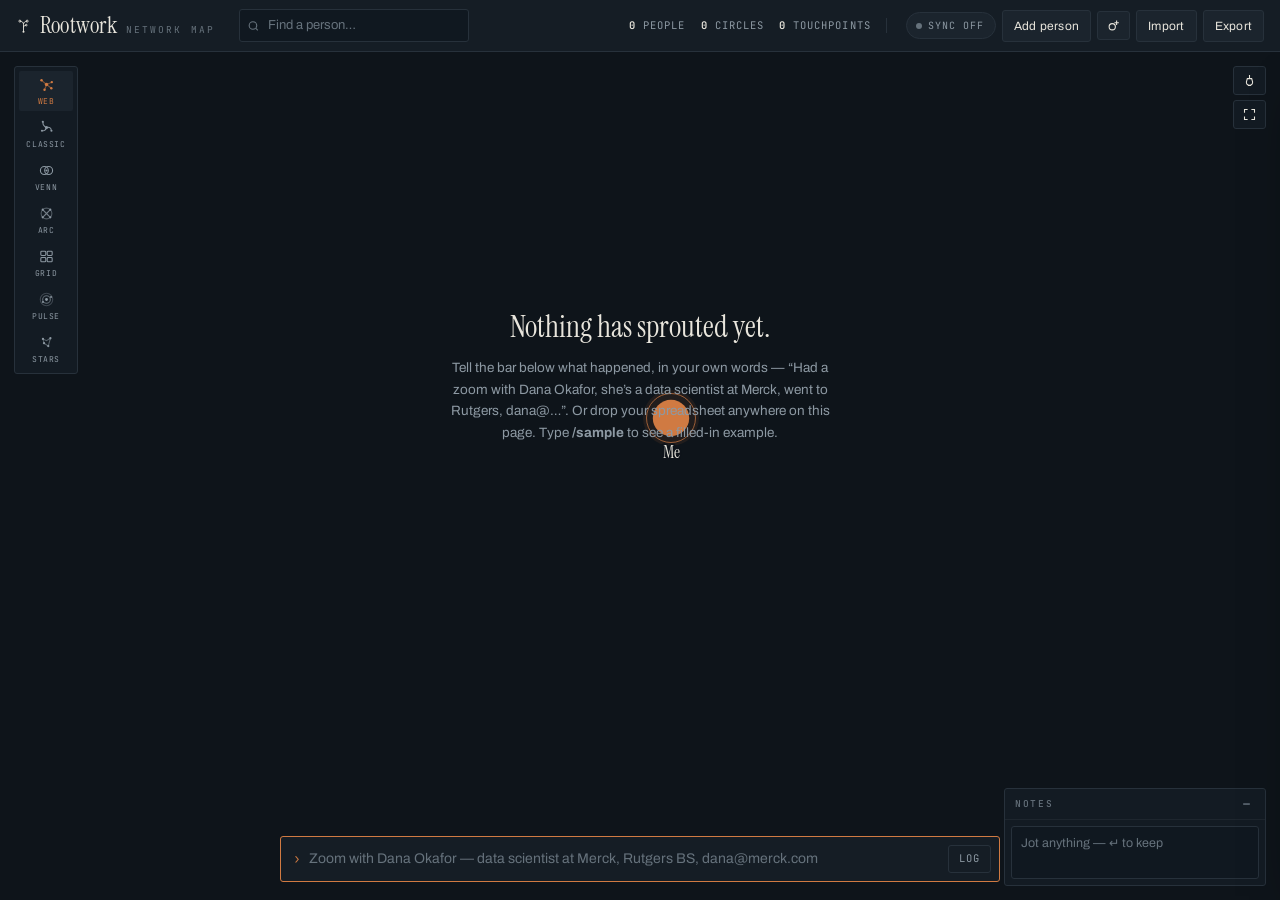
==== commit b7f58c1b: "Drop the help sheet, light mode and follow-ups; add a notepad and real degrees Five changes, all ask" ====
--- a/network/index.html
+++ b/network/index.html
@@ -10,8 +10,7 @@
 <link rel="stylesheet" href="https://fonts.googleapis.com/css2?family=Archivo:wght@400;500;600&family=Instrument+Serif:ital@0;1&family=JetBrains+Mono:wght@400;500&display=swap">
 <link rel="stylesheet" href="network.css">
 <link rel="manifest" href="manifest.webmanifest">
-<meta name="theme-color" content="#e6e2d7" media="(prefers-color-scheme: light)">
-<meta name="theme-color" content="#0e141a" media="(prefers-color-scheme: dark)">
+<meta name="theme-color" content="#0e141a">
 <meta name="mobile-web-app-capable" content="yes">
 <meta name="apple-mobile-web-app-capable" content="yes">
 <meta name="apple-mobile-web-app-title" content="Rootwork">
@@ -49,9 +48,6 @@
       </button>
       <button class="btn" id="btn-import">Import</button>
       <button class="btn" id="btn-export">Export</button>
-      <button class="btn icon" id="btn-help" title="How to talk to it" aria-label="Help">
-        <svg viewBox="0 0 24 24" fill="none" stroke="currentColor" stroke-width="1.8"><circle cx="12" cy="12" r="9"/><path d="M9.6 9.4a2.5 2.5 0 1 1 3.2 2.4c-.6.2-.8.7-.8 1.3v.4"/><circle cx="12" cy="17" r="1" fill="currentColor" stroke="none"/></svg>
-      </button>
     </div>
   </header>
 
@@ -72,16 +68,9 @@
       <button class="btn icon" id="btn-fit" title="Fit to view (F)" aria-label="Fit to view">
         <svg viewBox="0 0 24 24" fill="none" stroke="currentColor" stroke-width="1.7"><path d="M4 9V4h5M20 9V4h-5M4 15v5h5M20 15v5h-5"/></svg>
       </button>
-      <button class="btn icon" id="btn-theme" title="Switch theme" aria-label="Switch theme">
-        <svg viewBox="0 0 24 24" fill="none" stroke="currentColor" stroke-width="1.7"><circle cx="12" cy="12" r="5"/><path d="M12 2v2M12 20v2M2 12h2M20 12h2M4.9 4.9l1.4 1.4M17.7 17.7l1.4 1.4M19.1 4.9l-1.4 1.4M6.3 17.7l-1.4 1.4"/></svg>
-      </button>
     </div>
 
     <div class="rail">
-      <div class="card" id="nudge-card">
-        <h3>Follow-ups <span class="count" id="nudge-count"></span></h3>
-        <div class="nudge-list" id="nudges"></div>
-      </div>
       <div class="card hiddenbar" id="hiddenbar" hidden>
         <h3>Hidden <span class="count" id="hidden-count"></span></h3>
         <div class="legend-list" id="hiddenlist"></div>
@@ -92,10 +81,22 @@
       <div id="preview-slot"></div>
       <form class="chatbar" id="chatform">
         <span class="prompt" aria-hidden="true">&rsaquo;</span>
-        <textarea id="chat" rows="1" placeholder="Zoom with Dana Okafor — data scientist at Merck, Rutgers grad, dana@merck.com, wants to talk about the pilot in two weeks" aria-label="Log something that happened"></textarea>
+        <textarea id="chat" rows="1" placeholder="Zoom with Dana Okafor — data scientist at Merck, Rutgers BS, dana@merck.com" aria-label="Log something that happened"></textarea>
         <button class="send" type="submit">Log</button>
       </form>
     </div>
+
+    <section class="card pad" id="pad" aria-label="Notes">
+      <h3>
+        <span>Notes</span>
+        <span class="count" id="pad-count"></span>
+        <button class="mini" id="pad-toggle" title="Show or hide the notes" aria-label="Show or hide the notes" aria-expanded="true">–</button>
+      </h3>
+      <div class="pad-body" id="pad-body">
+        <div class="pad-list" id="pad-list"></div>
+        <textarea id="pad-input" rows="2" placeholder="Jot anything — ↵ to keep" aria-label="Write a note"></textarea>
+      </div>
+    </section>
 
     <aside class="dossier" id="dossier" aria-label="Person details" aria-hidden="true"></aside>
   </main>
--- a/network/network.css
+++ b/network/network.css
@@ -6,66 +6,12 @@
    marks at the rim, mid-saturation pigment inks, and branches that TAPER
    the way real ones do (thick at the trunk, fine at the tip).
 
-   Light theme is the same plate printed on bone paper; dark is the same
-   plate inked. Every color is a token so the canvas can read it too.
+   Inked plate, always — there is no light mode. Every color is a token so
+   the canvas can read it too.
    ========================================================================== */
 
 :root{
-  /* ---- light: bone paper ---- */
-  --ground:      #e6e2d7;
-  --ground-2:    #dfdacd;
-  --panel:       #f4f1e9;
-  --panel-2:     #ebe7dc;
-  --ink:         #1a2129;
-  --ink-2:       #3d4852;
-  --muted:       #6e7982;
-  --faint:       #97a0a6;
-  --rule:        #c9c1b0;
-  --rule-soft:   #d8d2c4;
-  --accent:      #a4522a;
-  --accent-soft: #c2683a;
-  --good:        #2f7a67;
-  --warn:        #b0761f;
-  --shadow:      0 18px 40px -24px rgba(26,33,41,.45);
-  --field:       #fbf9f4;
-
-  /* pigment set — branch colors, legible on either ground */
-  --h1:#a4522a; --h2:#2f7a67; --h3:#4a5fb0; --h4:#8c4676;
-  --h5:#6b7f2e; --h6:#2f6f8f; --h7:#a3781f; --h8:#8b4a4a;
-
-  --display: "Instrument Serif", Georgia, serif;
-  --ui: "Archivo", system-ui, -apple-system, sans-serif;
-  --mono: "JetBrains Mono", ui-monospace, "SF Mono", monospace;
-
-  --r: 3px;
-  color-scheme: light;
-}
-
-@media (prefers-color-scheme: dark){
-  :root:not([data-theme="light"]){
-    --ground:      #0e141a;
-    --ground-2:    #0a0f14;
-    --panel:       #151d25;
-    --panel-2:     #1b242d;
-    --ink:         #e8e5dc;
-    --ink-2:       #c3c8cc;
-    --muted:       #8d99a3;
-    --faint:       #66727c;
-    --rule:        #27313b;
-    --rule-soft:   #1e262e;
-    --accent:      #d07a42;
-    --accent-soft: #c2683a;
-    --good:        #4aa189;
-    --warn:        #d5a04a;
-    --shadow:      0 22px 50px -26px rgba(0,0,0,.8);
-    --field:       #101820;
-    --h1:#d07a42; --h2:#4aa189; --h3:#7d8fdd; --h4:#c07aa8;
-    --h5:#9bb154; --h6:#4f9cc0; --h7:#d0a545; --h8:#c07878;
-    color-scheme: dark;
-  }
-}
-
-:root[data-theme="dark"]{
+  /* ---- the plate, inked. One theme only. ---- */
   --ground:      #0e141a;
   --ground-2:    #0a0f14;
   --panel:       #151d25;
@@ -82,8 +28,16 @@
   --warn:        #d5a04a;
   --shadow:      0 22px 50px -26px rgba(0,0,0,.8);
   --field:       #101820;
+
+  /* pigment set — branch colors */
   --h1:#d07a42; --h2:#4aa189; --h3:#7d8fdd; --h4:#c07aa8;
   --h5:#9bb154; --h6:#4f9cc0; --h7:#d0a545; --h8:#c07878;
+
+  --display: "Instrument Serif", Georgia, serif;
+  --ui: "Archivo", system-ui, -apple-system, sans-serif;
+  --mono: "JetBrains Mono", ui-monospace, "SF Mono", monospace;
+
+  --r: 3px;
   color-scheme: dark;
 }
 
@@ -185,7 +139,6 @@
   font-variant-numeric:tabular-nums;
 }
 .stats b{ color:var(--ink); font-weight:600; }
-.stats .due b{ color:var(--warn); }
 
 .tools{ display:flex; align-items:center; gap:6px; }
 .topbar > .searchwrap + .stats{ margin-left:auto; }
@@ -222,7 +175,7 @@
 .stage-hint p{ margin:0; font-size:13.5px; line-height:1.6; }
 .stage-hint[hidden]{ display:none; }
 
-/* legend + nudges, bottom-left */
+/* legend, bottom-left */
 .rail{
   position:absolute; left:14px; bottom:14px; width:212px;
   display:flex; flex-direction:column; gap:10px;
@@ -249,17 +202,6 @@
 }
 .swatch{ width:9px; height:9px; border-radius:50%; flex:none; }
 .legend-list .n{ margin-left:auto; font-family:var(--mono); font-size:10.5px; color:var(--muted); }
-.nudge-list{
-  padding:5px; max-height:150px; overflow:auto;
-  -webkit-mask-image:linear-gradient(to bottom, #000 calc(100% - 14px), transparent);
-  mask-image:linear-gradient(to bottom, #000 calc(100% - 14px), transparent);
-}
-.nudge-list button{
-  display:block; width:100%; text-align:left; padding:5px 6px; border-radius:2px;
-}
-.nudge-list button:hover{ background:var(--panel-2); }
-.nudge-list .n1{ font-size:12.5px; }
-.nudge-list .n2{ font-size:10.5px; font-family:var(--mono); color:var(--warn); letter-spacing:.04em; }
 .rail .empty{ padding:8px 10px; font-size:11.5px; color:var(--faint); }
 
 .viewtools{
@@ -923,6 +865,7 @@
 
 /* ---------- logging from the card ---------- */
 
+.logger[hidden]{ display:none; }
 .logger{
   display:flex; flex-direction:column; gap:7px;
   padding:10px; margin-bottom:12px;
@@ -962,3 +905,70 @@
   font-family:var(--mono); font-style:normal; font-size:8.5px; letter-spacing:.12em;
   text-transform:uppercase; color:var(--hue); margin-left:6px; opacity:.85;
 }
+
+/* ---------- the notepad, bottom right ----------
+   Loose notes that belong to nobody in particular. Always open and one click
+   from a cursor, because the whole point is to get a thought down fast. */
+
+.pad{
+  position:absolute; right:14px; bottom:14px; width:262px; z-index:4;
+  display:flex; flex-direction:column;
+  transition:right .26s cubic-bezier(.22,.7,.28,1);
+}
+.stage.panel-open .pad{ right:386px; bottom:88px; }   /* clear of the chat bar */
+.pad h3{ cursor:default; }
+.pad h3 .mini{
+  margin-left:auto; color:var(--faint); font-size:15px; line-height:1;
+  padding:0 4px; border-radius:2px;
+}
+.pad h3 .mini:hover{ color:var(--accent); background:var(--panel-2); }
+.pad-body{ display:flex; flex-direction:column; gap:6px; padding:6px; }
+.pad[data-shut="1"] .pad-body{ display:none; }
+.pad-list{
+  display:flex; flex-direction:column; gap:5px;
+  max-height:196px; overflow:auto;
+}
+.pad-list:empty{ display:none; }
+.pnote{
+  position:relative; padding:6px 20px 6px 8px;
+  border:1px solid var(--rule-soft); border-radius:var(--r);
+  background:var(--panel-2);
+  font-size:12.5px; line-height:1.5;
+}
+.pnote .val{ display:block; cursor:text; white-space:pre-wrap; word-break:break-word; }
+.pnote .when{
+  display:block; margin-top:3px;
+  font-family:var(--mono); font-size:9px; letter-spacing:.1em; text-transform:uppercase;
+  color:var(--faint);
+}
+.pnote .del{
+  position:absolute; top:3px; right:4px;
+  color:var(--faint); font-size:13px; line-height:1; opacity:0;
+}
+.pnote:hover .del, .pnote .del:focus-visible{ opacity:1; }
+.pnote .del:hover{ color:var(--accent); }
+#pad-input{
+  width:100%; resize:none; overflow:auto; max-height:120px;
+  background:var(--field); border:1px solid var(--rule); border-radius:var(--r);
+  padding:7px 9px; font-size:12.5px; line-height:1.5; outline:none;
+}
+#pad-input:focus{ border-color:var(--accent); }
+#pad-input::placeholder{ color:var(--faint); }
+
+@media (max-width:880px){
+  .pad{ right:10px; bottom:auto; top:58px; width:198px; }
+  .stage.panel-open .pad{ right:10px; }
+  .pad-list{ max-height:132px; }
+  #pad-input{ font-size:16px; }          /* iOS zooms anything smaller */
+}
+
+/* ---------- degree picker ---------- */
+
+.cpick.degrees{ min-width:206px; padding:8px; }
+.cpick .dgrid{ display:grid; grid-template-columns:repeat(4, 1fr); gap:4px; }
+.cpick .dgrid button{
+  padding:5px 2px; border:1px solid var(--rule); border-radius:2px;
+  font-family:var(--mono); font-size:10.5px; letter-spacing:.04em; color:var(--muted);
+}
+.cpick .dgrid button:hover{ color:var(--ink); border-color:var(--muted); }
+.cpick .dgrid button[data-on="1"]{ color:var(--accent); border-color:var(--accent); }
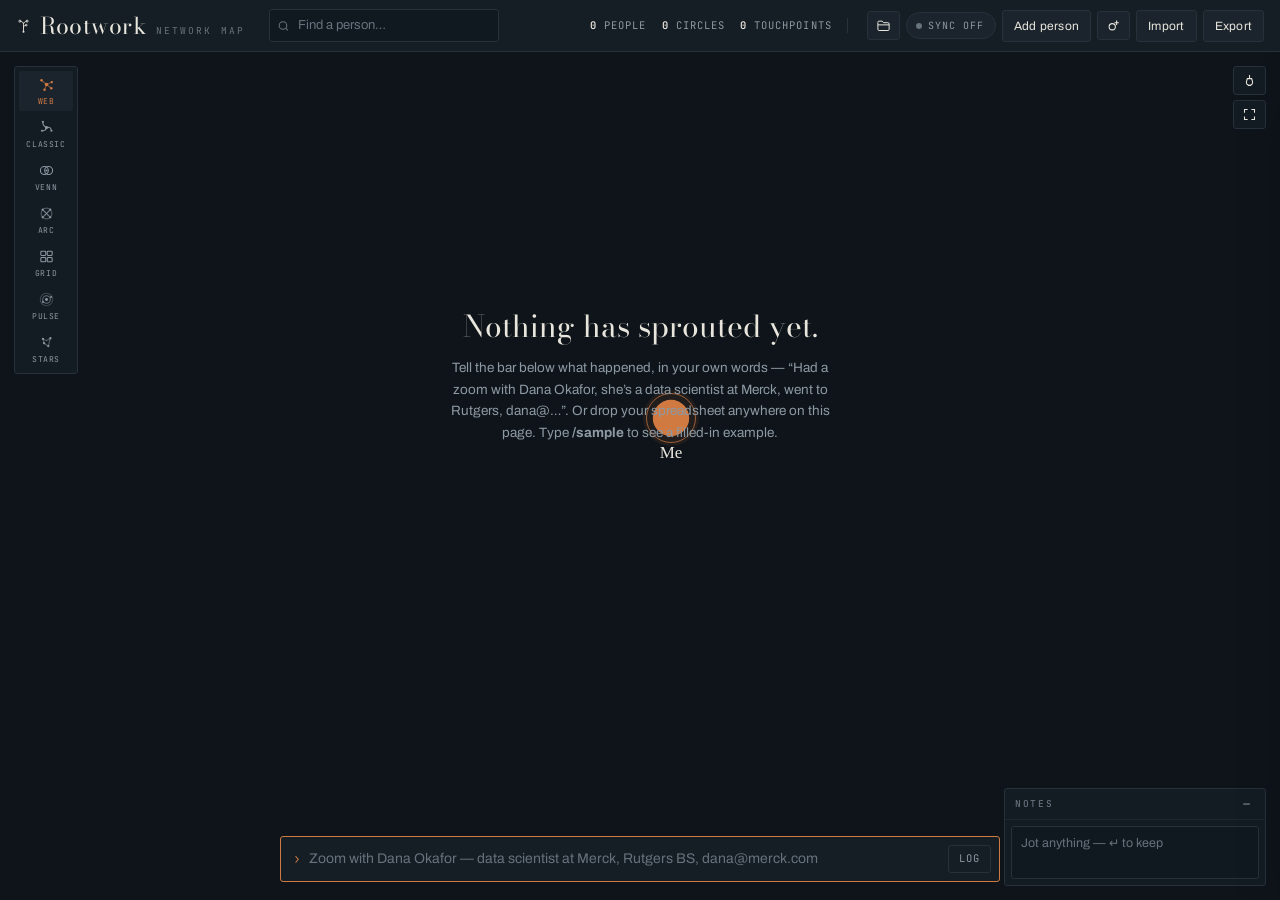
==== commit 217320aa: "The archive: the same map, filed seven ways A drawer pulled out over the map rather than a different" ====
--- a/network/index.html
+++ b/network/index.html
@@ -7,8 +7,9 @@
 <meta name="description" content="A living map of the people you know.">
 <link rel="preconnect" href="https://fonts.googleapis.com">
 <link rel="preconnect" href="https://fonts.gstatic.com" crossorigin>
-<link rel="stylesheet" href="https://fonts.googleapis.com/css2?family=Archivo:wght@400;500;600&family=Instrument+Serif:ital@0;1&family=JetBrains+Mono:wght@400;500&display=swap">
+<link rel="stylesheet" href="https://fonts.googleapis.com/css2?family=Archivo:wght@400;500;600&family=Bodoni+Moda:ital,opsz,wght@0,6..96,400;0,6..96,500;1,6..96,400&family=Courier+Prime:ital,wght@0,400;0,700;1,400&family=JetBrains+Mono:wght@400;500&display=swap">
 <link rel="stylesheet" href="network.css">
+<link rel="stylesheet" href="archive.css">
 <link rel="manifest" href="manifest.webmanifest">
 <meta name="theme-color" content="#0e141a">
 <meta name="mobile-web-app-capable" content="yes">
@@ -42,6 +43,9 @@
     <div class="stats" id="stats"></div>
 
     <div class="tools">
+      <button class="btn icon files" id="btn-archive" title="The archive (A)" aria-label="Open the archive">
+        <svg viewBox="0 0 24 24" fill="none" stroke="currentColor" stroke-width="1.6"><path d="M3 7.5V18a2 2 0 0 0 2 2h14a2 2 0 0 0 2-2V9.5a2 2 0 0 0-2-2h-7l-2-2.5H5a2 2 0 0 0-2 2z"/><path d="M3 11h18"/></svg>
+      </button>
       <button class="btn" id="btn-add">Add person</button>
       <button class="btn icon" id="btn-newcircle" title="New circle" aria-label="New circle">
         <svg viewBox="0 0 24 24" fill="none" stroke="currentColor" stroke-width="1.7"><circle cx="10" cy="14" r="5"/><path d="M17 4v7M13.5 7.5h7"/></svg>
@@ -107,5 +111,6 @@
 <!--/APP-->
 <script src="sync.js"></script>
 <script src="app.js"></script>
+<script src="archive.js"></script>
 </body>
 </html>
--- a/network/network.css
+++ b/network/network.css
@@ -33,9 +33,12 @@
   --h1:#d07a42; --h2:#4aa189; --h3:#7d8fdd; --h4:#c07aa8;
   --h5:#9bb154; --h6:#4f9cc0; --h7:#d0a545; --h8:#c07878;
 
-  --display: "Instrument Serif", Georgia, serif;
+  /* a didone for names, a typewriter for anything the archive "typed",
+     a grotesk for the working chrome */
+  --display: "Bodoni Moda", "Instrument Serif", Georgia, serif;
   --ui: "Archivo", system-ui, -apple-system, sans-serif;
   --mono: "JetBrains Mono", ui-monospace, "SF Mono", monospace;
+  --typed: "Courier Prime", "Courier New", ui-monospace, monospace;
 
   --r: 3px;
   color-scheme: dark;
--- a/network/archive.css
+++ b/network/archive.css
@@ -0,0 +1,1046 @@
+/* ==========================================================================
+   Rootwork — the archive.
+
+   The same map, filed. Circles become folders with cut tabs; people become
+   entries; a person's history becomes loose sheets in an open folder. The
+   map keeps running underneath, blurred back, so this reads as a drawer
+   pulled out over it rather than a different app.
+
+   Rules the whole thing obeys:
+     · one motion curve (--ease) and two durations, fast and slow
+     · colour comes from the circle's own pigment, never invented per screen
+     · type is a didone for names, a typewriter for anything filed or typed
+   ========================================================================== */
+
+.archive{
+  position:fixed; inset:0; z-index:12;
+  display:flex; flex-direction:column;
+  overflow:hidden;
+  --ease: cubic-bezier(.16,.84,.32,1);
+  --fast: .22s;
+  --slow: .46s;
+  --paper: #efe9db;
+  --paper-2: #e4dcc9;
+  --tab-h: 30px;
+  --band-h: 30px;
+}
+.archive[hidden]{ display:none; }
+
+/* the map, pushed back rather than covered */
+.arc-veil{
+  position:absolute; inset:0;
+  background:
+    radial-gradient(120% 90% at 50% 0%, rgba(14,20,26,.82), rgba(8,11,14,.95) 62%),
+    var(--ground-2);
+  backdrop-filter:blur(14px) saturate(.6);
+  opacity:0;
+  transition:opacity var(--slow) var(--ease);
+}
+.archive.in .arc-veil{ opacity:1; }
+
+.arc-scroll{
+  position:relative; flex:1; overflow-y:auto; overflow-x:hidden;
+  padding:0 0 90px;
+  scrollbar-width:thin;
+}
+.arc-wrap{
+  width:min(1020px, calc(100% - 48px));
+  margin:0 auto;
+}
+
+/* ---------- head ---------- */
+
+.arc-head{
+  padding:30px 0 20px;
+  opacity:0; transform:translateY(-8px);
+  transition:opacity var(--slow) var(--ease), transform var(--slow) var(--ease);
+}
+.archive.in .arc-head{ opacity:1; transform:none; }
+
+.crumb{
+  display:flex; align-items:center; gap:8px; flex-wrap:wrap;
+  font-family:var(--typed); font-size:9.5px; letter-spacing:.2em; text-transform:uppercase;
+  color:var(--faint);
+}
+.crumb button{ color:var(--faint); }
+.crumb button:hover{ color:var(--accent); }
+.crumb .sep{ opacity:.5; }
+.crumb .here{ color:var(--ink-2); }
+
+.arc-title{
+  font-family:var(--display); font-weight:400;
+  font-size:clamp(40px, 6.4vw, 68px); line-height:1.02;
+  letter-spacing:.005em; margin:10px 0 0; color:var(--ink);
+  text-wrap:balance;
+}
+.arc-title em{ font-style:italic; }
+
+.arc-sub{
+  margin-top:10px;
+  display:flex; gap:22px; flex-wrap:wrap;
+  font-family:var(--typed); font-size:10px; letter-spacing:.14em; text-transform:uppercase;
+  color:var(--faint);
+}
+.arc-sub b{ color:var(--ink-2); font-weight:400; }
+
+.arc-close{
+  position:absolute; top:22px; right:26px; z-index:3;
+  width:32px; height:32px; display:grid; place-items:center;
+  border:1px solid var(--rule); border-radius:50%;
+  color:var(--muted); background:color-mix(in srgb, var(--panel) 70%, transparent);
+  backdrop-filter:blur(6px);
+  transition:color var(--fast) var(--ease), border-color var(--fast) var(--ease), transform var(--fast) var(--ease);
+}
+.arc-close:hover{ color:var(--ink); border-color:var(--muted); transform:rotate(90deg); }
+.arc-close svg{ width:13px; height:13px; }
+
+/* ---------- the stack ---------- */
+
+.stack{ position:relative; padding-top:6px; }
+
+.folder{
+  position:relative;
+  margin-top:calc(var(--tab-h) * -1 + 4px);        /* tabs interleave, as in a drawer */
+  --lift:0px;
+  opacity:0; transform:translateY(18px);
+  animation:deal .5s var(--ease) forwards;
+  animation-delay:calc(var(--i) * 34ms + 90ms);
+}
+.folder:first-child{ margin-top:0; }
+@keyframes deal{ to{ opacity:1; transform:none; } }
+
+/* the cut tab: angled shoulders, label sitting on the colour */
+.folder .tab{
+  position:relative; z-index:2;
+  display:block; height:var(--tab-h);
+  margin-left:var(--tab-x);
+  width:var(--tab-w, 208px);
+  padding:0 18px;
+  color:#fff;
+  font-family:var(--display); font-weight:500; font-size:17px; letter-spacing:.012em;
+  line-height:var(--tab-h);
+  text-align:center;
+  white-space:nowrap; overflow:hidden; text-overflow:ellipsis;
+  background:var(--hue);
+  clip-path:polygon(0 100%, 11px 0, calc(100% - 11px) 0, 100% 100%);
+  transform:translateY(var(--lift));
+  transition:transform var(--fast) var(--ease), filter var(--fast) var(--ease);
+}
+.folder .tab::after{                                /* a hairline of light along the fold */
+  content:""; position:absolute; inset:0 0 auto 0; height:1px;
+  background:rgba(255,255,255,.28);
+}
+.folder:hover{ --lift:-4px; }
+.folder:hover .tab{ filter:brightness(1.08); }
+.folder.open{ --lift:0px; }
+
+.folder .band{
+  position:relative; z-index:1;
+  background:var(--hue);
+  border-radius:0 3px 3px 3px;
+  min-height:var(--band-h);
+  cursor:pointer;
+  transition:min-height var(--slow) var(--ease), filter var(--fast) var(--ease);
+  overflow:hidden;
+}
+.folder:hover .band{ filter:brightness(1.06); }
+.folder.open .band{ cursor:default; }
+
+/* what the folder says about itself, typed straight onto the colour */
+.folder .filed{
+  display:grid;
+  grid-template-columns:52px 1fr auto;
+  gap:0 26px; align-items:start;
+  padding:16px 20px 4px;
+  font-family:var(--typed); font-size:10px; line-height:1.75;
+  letter-spacing:.06em;
+  color:rgba(255,255,255,.82);
+  opacity:0; transform:translateY(-6px);
+  transition:opacity var(--fast) var(--ease), transform var(--fast) var(--ease);
+}
+.folder.open .filed{ opacity:1; transform:none; transition-delay:.1s; }
+.folder .filed .no{ opacity:.66; letter-spacing:.14em; }
+.folder .filed .when{ text-align:right; opacity:.72; white-space:nowrap; }
+
+/* the entries, revealed by opening */
+.folder .inside{
+  display:grid; grid-template-rows:0fr;
+  transition:grid-template-rows var(--slow) var(--ease);
+}
+.folder.open .inside{ grid-template-rows:1fr; }
+.folder .inside > div{ overflow:hidden; }
+.entries{ padding:6px 20px 18px; }
+
+.entry-row{
+  display:grid; grid-template-columns:1fr auto;
+  align-items:baseline; gap:12px;
+  width:100%; text-align:left;
+  padding:9px 8px 9px 0;
+  border-top:1px solid rgba(255,255,255,.17);
+  color:#fff;
+  opacity:0; transform:translateY(7px);
+  transition:background var(--fast) var(--ease), padding-left var(--fast) var(--ease);
+}
+.folder.open .entry-row{
+  animation:liftin .42s var(--ease) forwards;
+  animation-delay:calc(var(--d) * 26ms + 120ms);
+}
+@keyframes liftin{ to{ opacity:1; transform:none; } }
+.entry-row:hover{ background:rgba(255,255,255,.1); padding-left:8px; }
+.entry-row .who{
+  font-family:var(--display); font-weight:500; font-size:20px; line-height:1.2;
+  display:flex; align-items:baseline; gap:9px; min-width:0;
+}
+.entry-row .who span{ overflow:hidden; text-overflow:ellipsis; white-space:nowrap; }
+.entry-row .role{
+  font-family:var(--typed); font-size:9.5px; letter-spacing:.1em; text-transform:uppercase;
+  color:rgba(255,255,255,.66); flex:none;
+}
+.entry-row .stamp{
+  font-family:var(--typed); font-size:9.5px; letter-spacing:.12em; text-transform:uppercase;
+  color:rgba(255,255,255,.66); white-space:nowrap;
+}
+.entry-row .pips{ display:inline-flex; gap:3px; flex:none; align-self:center; }
+.entry-row .pips i{ width:5px; height:5px; border-radius:50%; display:block; opacity:.9; }
+.folder .empty-note{
+  padding:10px 0 4px; font-family:var(--typed); font-size:10px;
+  letter-spacing:.1em; text-transform:uppercase; color:rgba(255,255,255,.6);
+}
+
+/* ---------- one person's file ---------- */
+
+.file{
+  position:relative;
+  margin-top:8px;
+  opacity:0; transform:translateY(16px);
+  animation:deal .48s var(--ease) .06s forwards;
+}
+.file .jacket{
+  position:relative;
+  background:var(--hue);
+  border-radius:0 3px 3px 3px;
+  padding:34px 30px 30px;
+  box-shadow:0 30px 70px -40px #000;
+}
+.file .jacket::before{                              /* the fold at the top of the jacket */
+  content:""; position:absolute; inset:0 0 auto 0; height:1px;
+  background:rgba(255,255,255,.26);
+}
+.file .tab{
+  display:block; height:var(--tab-h); width:var(--tab-w, 208px);
+  margin-left:var(--tab-x);
+  background:var(--hue); color:#fff;
+  font-family:var(--display); font-size:17px; line-height:var(--tab-h); text-align:center;
+  clip-path:polygon(0 100%, 11px 0, calc(100% - 11px) 0, 100% 100%);
+}
+
+/* the other circles they belong to, as tabs down the right edge */
+.file .edge{
+  position:absolute; top:24px; right:-13px;
+  display:flex; flex-direction:column; gap:8px;
+}
+.file .edge span{
+  writing-mode:vertical-rl;
+  padding:12px 4px; border-radius:0 3px 3px 0;
+  background:var(--c); color:#fff;
+  font-family:var(--display); font-size:13px; letter-spacing:.02em;
+  box-shadow:6px 0 18px -10px #000;
+}
+
+.sheets{ display:flex; flex-direction:column; gap:14px; }
+
+.sheet{
+  position:relative;
+  background:
+    linear-gradient(#fdfbf5, var(--paper));
+  color:#241f19;
+  border-radius:2px;
+  padding:20px 22px;
+  box-shadow:0 18px 40px -26px rgba(0,0,0,.85), 0 1px 0 rgba(255,255,255,.5) inset;
+  opacity:0; transform:translateY(22px) rotate(var(--r, 0deg));
+  animation:fan .52s var(--ease) forwards;
+  animation-delay:calc(var(--d) * 55ms + 140ms);
+}
+@keyframes fan{ to{ opacity:1; transform:translateY(0) rotate(var(--r, 0deg)); } }
+.sheet::after{                                     /* the tooth of laid paper */
+  content:""; position:absolute; inset:0; border-radius:2px; pointer-events:none;
+  background-image:
+    repeating-linear-gradient(0deg, rgba(90,70,40,.045) 0 1px, transparent 1px 3px);
+  mix-blend-mode:multiply;
+}
+.sheet .rule{ height:1px; background:rgba(40,30,18,.14); margin:12px 0; }
+
+.sheet h4{
+  margin:0 0 3px;
+  font-family:var(--display); font-weight:400; font-size:27px; line-height:1.1;
+  font-style:italic; letter-spacing:.005em;
+}
+.sheet .stamped{
+  position:absolute; top:16px; right:18px;
+  font-family:var(--typed); font-size:9px; letter-spacing:.14em; text-transform:uppercase;
+  color:#6b5c46; border:1px solid rgba(80,62,34,.42); border-radius:2px;
+  padding:3px 6px;
+}
+.sheet p{ margin:0; font-size:14.5px; line-height:1.62; }
+.sheet .margin{
+  font-family:var(--typed); font-size:9.5px; line-height:1.7; letter-spacing:.04em;
+  color:#6b5c46; text-transform:uppercase;
+}
+
+/* the typed index card: two columns of facts */
+.sheet.card .facts{
+  display:grid; grid-template-columns:max-content 1fr; gap:7px 18px;
+  font-family:var(--typed); font-size:11.5px; line-height:1.55;
+}
+.sheet.card .facts dt{
+  font-size:9px; letter-spacing:.16em; text-transform:uppercase; color:#8a7a60;
+  padding-top:2px;
+}
+.sheet.card .facts dd{ margin:0; word-break:break-word; color:#241f19; }
+.sheet.card .facts dd .none{ color:#a1927a; }
+
+.sheet.entry{ display:grid; grid-template-columns:104px 1fr; gap:18px; }
+.sheet.entry .learned{
+  margin-top:9px; padding-left:11px; border-left:2px solid rgba(60,45,22,.3);
+  font-size:13.5px; line-height:1.55; font-style:italic; color:#40372b;
+}
+
+/* a jotted note, on the yellow slip it deserves */
+.sheet.slip{
+  background:linear-gradient(#f7e9a8, #f2dd8c);
+  width:min(100%, 420px);
+  --r:-.5deg;
+}
+.sheet.slip p{ font-size:14px; }
+
+.sheet.blank{
+  background:none; box-shadow:none; padding:4px 0;
+  font-family:var(--typed); font-size:10px; letter-spacing:.12em; text-transform:uppercase;
+  color:rgba(255,255,255,.62);
+}
+.sheet.blank::after{ display:none; }
+
+.file .acts{
+  display:flex; gap:8px; align-items:center; flex-wrap:wrap;
+  margin-top:20px;
+}
+.file .acts .btn{
+  background:rgba(255,255,255,.13); border-color:rgba(255,255,255,.34); color:#fff;
+}
+.file .acts .btn:hover{ background:rgba(255,255,255,.22); border-color:#fff; }
+
+/* ---------- opening it ---------- */
+
+.arc-open{
+  position:relative;
+}
+.arc-open .n{ font-family:var(--typed); font-size:9.5px; letter-spacing:.14em; }
+
+@media (max-width:880px){
+  .arc-wrap{ width:calc(100% - 28px); }
+  .archive{ --tab-h:26px; }
+  .folder .tab{ font-size:15px; width:var(--tab-w, 150px); }
+  .file .edge{ display:none; }
+  .entry-row{ grid-template-columns:1fr; gap:3px; }
+  .entry-row .stamp{ grid-column:1; }
+  .folder .filed{ grid-template-columns:1fr; gap:2px; padding:14px 16px 2px; }
+  .folder .filed .when{ text-align:left; }
+  .entries{ padding:4px 16px 16px; }
+  .file .jacket{ padding:24px 18px 22px; }
+  .sheet.entry{ grid-template-columns:1fr; gap:8px; }
+  .arc-title{ font-size:clamp(32px, 9vw, 44px); }
+}
+
+@media (prefers-reduced-motion:reduce){
+  .folder, .file, .sheet, .entry-row{ animation:none !important; opacity:1 !important; transform:none !important; }
+}
+
+/* the button that opens all this */
+.btn.icon.files svg{ width:15px; height:15px; }
+
+/* ---------- design switcher ---------- */
+
+.designs{
+  display:flex; gap:4px; flex-wrap:wrap;
+  margin-top:20px; padding:4px;
+  border:1px solid var(--rule); border-radius:999px;
+  width:max-content; max-width:100%;
+  background:color-mix(in srgb, var(--panel) 70%, transparent);
+  backdrop-filter:blur(8px);
+}
+.designs button{
+  padding:6px 14px; border-radius:999px;
+  font-family:var(--typed); font-size:9.5px; letter-spacing:.16em; text-transform:uppercase;
+  color:var(--muted);
+  transition:color var(--fast) var(--ease), background var(--fast) var(--ease);
+}
+.designs button:hover{ color:var(--ink); }
+.designs button[data-on]{ color:var(--ground); background:var(--ink); }
+
+.arc-empty{
+  display:flex; flex-direction:column; gap:8px;
+  padding:60px 0;
+  font-family:var(--display); font-size:28px; color:var(--ink-2);
+}
+.arc-empty span{
+  font-family:var(--typed); font-size:10.5px; letter-spacing:.12em; text-transform:uppercase;
+  color:var(--faint);
+}
+
+/* ==========================================================================
+   Design 2 — Rolodex
+   ========================================================================== */
+
+.rolo{
+  position:relative;
+  height:min(62vh, 470px); min-height:380px;
+  perspective:1500px; perspective-origin:50% 44%;
+  margin-top:14px;
+  touch-action:pan-y;
+}
+.rolo-spindle{
+  position:absolute; left:50%; top:calc(50% - 142px); transform:translateX(-50%);
+  width:min(900px, 94%); height:16px; pointer-events:none; z-index:0;
+  display:flex; align-items:center;
+}
+.rolo-spindle b{
+  flex:1; height:4px; border-radius:2px;
+  background:linear-gradient(#3a4651, #1b232b 60%, #10161c);
+  box-shadow:0 6px 16px -8px #000;
+}
+.rolo-spindle i{
+  width:14px; height:14px; border-radius:50%; flex:none;
+  background:radial-gradient(circle at 34% 30%, #55636f, #1b232b 70%);
+  box-shadow:0 6px 14px -8px #000;
+}
+.rolo-deck{
+  position:absolute; inset:0;
+  transform-style:preserve-3d;
+  transform:rotateY(var(--lean-y, 0deg)) rotateX(var(--lean-x, 0deg));
+  transition:transform .5s var(--ease);
+  cursor:grab;
+}
+.rolo-deck:active{ cursor:grabbing; }
+
+.rcard{
+  position:absolute; left:50%; top:50%;
+  width:min(430px, 78vw); height:262px;
+  transform-style:preserve-3d;
+  transition:transform .5s var(--ease), opacity .5s var(--ease);
+  will-change:transform;
+}
+.rcard .rface{
+  position:absolute; inset:0;
+  backface-visibility:hidden;
+  overflow:hidden;
+  border-radius:4px;
+  background:linear-gradient(160deg, #fdfbf5, var(--paper) 70%, var(--paper-2));
+  color:#241f19;
+  padding:20px 22px 16px;
+  box-shadow:0 34px 60px -34px rgba(0,0,0,.9), 0 0 0 1px rgba(255,255,255,.1);
+  display:flex; flex-direction:column;
+  transition:transform .6s var(--ease);
+}
+.rcard .rback{
+  transform:rotateY(180deg);
+  background:linear-gradient(160deg, #1a222a, #121920);
+  color:var(--ink);
+  box-shadow:0 34px 60px -34px rgba(0,0,0,.95), 0 0 0 1px rgba(255,255,255,.07);
+}
+.rcard.flipped .rfront{ transform:rotateY(180deg); }
+.rcard.flipped .rback{ transform:rotateY(360deg); }
+.rcard.now .rfront{ box-shadow:0 46px 80px -40px rgba(0,0,0,.95), 0 0 0 1px var(--hue); }
+
+.rcard .rtabs{ position:absolute; top:-1px; left:22px; display:flex; gap:4px; }
+.rcard .rtabs i{ width:26px; height:4px; border-radius:0 0 2px 2px; display:block; }
+.rcard .rno{
+  font-family:var(--typed); font-size:9px; letter-spacing:.2em; text-transform:uppercase;
+  color:#8a7a60;
+}
+.rcard .rback .rno{ color:var(--faint); }
+.rcard h3{
+  margin:8px 0 2px; font-family:var(--display); font-weight:400;
+  font-size:34px; line-height:1.04; letter-spacing:.005em;
+}
+.rcard .rrole{
+  font-family:var(--typed); font-size:10px; letter-spacing:.12em; text-transform:uppercase;
+  color:#7d6c52;
+}
+.rcard .rfacts{
+  display:grid; grid-template-columns:22px 1fr; gap:3px 10px;
+  margin:14px 0 0; font-family:var(--typed); font-size:11.5px; line-height:1.5;
+}
+.rcard .rfacts dt{ color:#a1927a; font-size:9px; letter-spacing:.14em; text-transform:uppercase; padding-top:3px; }
+.rcard .rfacts dd{ margin:0; overflow:hidden; text-overflow:ellipsis; white-space:nowrap; }
+.rcard .rfoot{
+  margin-top:auto; padding-top:12px;
+  display:flex; justify-content:space-between; gap:12px;
+  border-top:1px solid rgba(40,30,18,.16);
+  font-family:var(--typed); font-size:9px; letter-spacing:.13em; text-transform:uppercase;
+  color:#8a7a60;
+}
+.rcard .rfoot span{ overflow:hidden; text-overflow:ellipsis; white-space:nowrap; }
+.rcard .rpunch{
+  position:absolute; bottom:-1px; left:50%; transform:translateX(-50%);
+  width:56px; height:13px; border-radius:0 0 40px 40px;
+  background:var(--ground-2);
+  box-shadow:inset 0 3px 5px -3px rgba(0,0,0,.6);
+}
+.rcard .rlog{ margin-top:12px; display:flex; flex-direction:column; gap:7px; overflow:hidden; }
+.rcard .rlogrow{
+  display:grid; grid-template-columns:62px 1fr auto; gap:10px; align-items:baseline;
+  font-size:12.5px; line-height:1.45;
+}
+.rcard .rk, .rcard .rd{
+  font-family:var(--typed); font-size:9px; letter-spacing:.13em; text-transform:uppercase; color:var(--faint);
+}
+.rcard .rt{ overflow:hidden; text-overflow:ellipsis; white-space:nowrap; color:var(--ink-2); }
+.rcard .rnote{
+  margin-top:4px; padding-left:9px; border-left:2px solid var(--rule);
+  font-size:12.5px; color:var(--muted); font-style:italic;
+}
+.rcard .racts{ margin-top:auto; display:flex; gap:6px; padding-top:12px; }
+
+.rolo-foot{
+  position:absolute; left:0; right:0; bottom:-6px;
+  display:flex; align-items:center; gap:12px; justify-content:center;
+}
+.rolo-foot .step{
+  width:30px; height:30px; border-radius:50%; border:1px solid var(--rule);
+  color:var(--muted); font-size:16px; line-height:1;
+  transition:color var(--fast) var(--ease), border-color var(--fast) var(--ease);
+}
+.rolo-foot .step:hover{ color:var(--ink); border-color:var(--muted); }
+.rolo-dial{
+  display:flex; gap:4px; overflow-x:auto; max-width:min(560px, 60vw);
+  padding:6px 2px; scrollbar-width:none;
+}
+.rolo-dial::-webkit-scrollbar{ display:none; }
+.rolo-dial button{ padding:3px 1px; flex:none; }
+.rolo-dial i{
+  display:block; width:14px; height:2px; border-radius:2px; background:var(--rule);
+  transition:background var(--fast) var(--ease), height var(--fast) var(--ease);
+}
+.rolo-dial button:hover i{ background:var(--muted); }
+.rolo-dial button[data-on] i{ background:var(--accent); height:4px; }
+.rolo-hint{
+  position:absolute; left:0; right:0; bottom:-42px; text-align:center;
+  font-family:var(--typed); font-size:9px; letter-spacing:.16em; text-transform:uppercase;
+  color:var(--faint);
+}
+
+/* ==========================================================================
+   Design 3 — Light table
+   ========================================================================== */
+
+.table{
+  position:relative; margin-top:18px;
+  border-radius:4px;
+  background:
+    linear-gradient(#0b1016, #0e141a);
+  box-shadow:inset 0 0 0 1px var(--rule-soft), inset 0 40px 90px -60px rgba(255,255,255,.14);
+  overflow:hidden;
+  touch-action:none;
+}
+.table .lamp{
+  position:absolute; inset:0; pointer-events:none;
+  background:radial-gradient(300px 300px at var(--lx, 50%) var(--ly, 40%), rgba(255,241,214,.17), transparent 72%);
+  transition:background .12s linear;
+}
+.table .threads{ position:absolute; inset:0; pointer-events:none; }
+.table .threads path{
+  fill:none; stroke:rgba(232,229,220,.16); stroke-width:1; stroke-dasharray:3 4;
+  transition:stroke .2s var(--ease), stroke-width .2s var(--ease);
+}
+.table .threads path[data-lit]{ stroke:var(--accent); stroke-width:1.4; stroke-dasharray:none; }
+
+.lsheet{
+  position:absolute; width:var(--w, 214px);
+  background:linear-gradient(#fbf7ec, var(--paper));
+  color:#241f19; border-radius:2px;
+  padding:14px 14px 12px;
+  box-shadow:0 18px 34px -22px rgba(0,0,0,.9);
+  transform:rotate(var(--rot));
+  transition:transform .32s var(--ease), box-shadow .32s var(--ease), width .32s var(--ease);
+  cursor:grab; touch-action:none;
+  opacity:0; animation:deal .45s var(--ease) forwards;
+  animation-delay:calc(var(--d) * 22ms + 60ms);
+}
+.lsheet::before{
+  content:""; position:absolute; left:0; top:0; bottom:0; width:3px;
+  background:var(--hue); border-radius:2px 0 0 2px;
+}
+.lsheet .lclip{
+  position:absolute; top:-7px; right:14px; width:11px; height:22px;
+  border:2px solid #9aa4ad; border-radius:7px;
+  border-bottom-color:transparent;
+  transform:rotate(8deg);
+  box-shadow:0 2px 4px -2px rgba(0,0,0,.6);
+}
+.lsheet h4{
+  margin:0; font-family:var(--display); font-weight:400; font-size:20px; line-height:1.12;
+}
+.lsheet .lrole{
+  display:block; margin-top:2px;
+  font-family:var(--typed); font-size:9px; letter-spacing:.1em; text-transform:uppercase; color:#7d6c52;
+  overflow:hidden; text-overflow:ellipsis; white-space:nowrap;
+}
+.lsheet .lmeta{
+  margin-top:10px; padding-top:8px; border-top:1px solid rgba(40,30,18,.15);
+  display:flex; justify-content:space-between; gap:8px;
+  font-family:var(--typed); font-size:8.5px; letter-spacing:.11em; text-transform:uppercase; color:#8a7a60;
+}
+.lsheet .lmeta span{ overflow:hidden; text-overflow:ellipsis; white-space:nowrap; }
+.lsheet .lmore{
+  display:grid; grid-template-rows:0fr;
+  transition:grid-template-rows .34s var(--ease);
+  font-family:var(--typed); font-size:10.5px; line-height:1.6;
+}
+.lsheet .lmore > .linner{ overflow:hidden; }
+.lsheet.up .lmore{ grid-template-rows:1fr; }
+.lsheet .lmore b{ color:#a1927a; font-weight:400; }
+.lsheet .llast{
+  margin-top:8px; font-family:var(--ui); font-size:12.5px; line-height:1.5;
+  font-style:italic; color:#40372b;
+}
+.lsheet .lacts{ display:flex; gap:5px; margin-top:10px; flex-wrap:wrap; }
+.lsheet .lacts .btn{
+  padding:4px 8px; font-size:10.5px;
+  background:rgba(36,31,25,.06); border-color:rgba(40,30,18,.28); color:#241f19;
+}
+.lsheet .lacts .btn:hover{ background:rgba(36,31,25,.13); border-color:rgba(40,30,18,.5); }
+.lsheet:hover{ box-shadow:0 26px 46px -24px rgba(0,0,0,.95); }
+.lsheet.held{ cursor:grabbing; transform:rotate(0deg) scale(1.03); transition:none; z-index:60; }
+.lsheet.up{
+  width:262px; transform:rotate(0deg) scale(1.02);
+  box-shadow:0 40px 70px -30px rgba(0,0,0,.95), 0 0 0 1px rgba(255,255,255,.14);
+}
+
+@media (max-width:880px){
+  .rolo{ height:420px; }
+  .rcard{ width:min(320px, 84vw); height:246px; }
+  .rcard h3{ font-size:27px; }
+  .lsheet{ width:180px; }
+  .lsheet.up{ width:214px; }
+}
+
+/* ==========================================================================
+   Design 4 — Index
+   Set tight, no colour but the pips. A catalogue, not a gallery.
+   ========================================================================== */
+
+.index{ margin-top:18px; }
+
+.ix-legend{
+  display:grid; grid-template-columns:1fr 1.6fr .6fr; gap:34px;
+  padding-bottom:16px; border-bottom:1px solid var(--rule);
+}
+.ix-legend h5{
+  margin:0 0 10px;
+  font-family:var(--typed); font-size:9px; letter-spacing:.2em; text-transform:uppercase;
+  color:var(--faint); font-weight:500;
+}
+.ix-legend p{ margin:0; font-size:12.5px; line-height:1.6; color:var(--muted); max-width:46ch; }
+.ix-big{
+  font-family:var(--display); font-size:44px; line-height:.9; color:var(--ink) !important;
+}
+.ix-f{
+  display:flex; align-items:center; gap:8px; width:100%;
+  padding:3px 0; font-family:var(--typed); font-size:10.5px; letter-spacing:.08em;
+  color:var(--muted); text-align:left;
+}
+.ix-f i{ width:6px; height:6px; border-radius:50%; flex:none; }
+.ix-f span{ margin-left:auto; color:var(--faint); }
+.ix-f:hover{ color:var(--ink); }
+.ix-f[data-on]{ color:var(--accent); }
+.ix-all{ margin-top:6px; color:var(--faint); }
+
+.ix-grid{ margin-top:2px; }
+.ix-row{
+  display:grid;
+  grid-template-columns:44px minmax(150px, 1.1fr) minmax(0, 1.2fr) minmax(0, .7fr) auto 76px;
+  gap:16px; align-items:baseline; width:100%; text-align:left;
+  padding:11px 6px 10px; border-bottom:1px solid var(--rule-soft);
+  color:var(--ink-2);
+  opacity:0; transform:translateY(6px);
+  animation:deal .4s var(--ease) forwards;
+  animation-delay:calc(var(--d) * 14ms + 60ms);
+  transition:background .16s var(--ease), color .16s var(--ease), padding-left .18s var(--ease);
+}
+.ix-row:hover, .ix-row[data-on]{
+  background:color-mix(in srgb, var(--ink) 6%, transparent);
+  color:var(--ink); padding-left:14px;
+}
+.ix-n{ font-family:var(--typed); font-size:9.5px; letter-spacing:.14em; color:var(--faint); }
+.ix-name{
+  font-family:var(--display); font-size:21px; line-height:1.1;
+  overflow:hidden; text-overflow:ellipsis; white-space:nowrap;
+}
+.ix-fact, .ix-where{
+  font-family:var(--typed); font-size:10px; letter-spacing:.1em; text-transform:uppercase;
+  color:var(--muted); overflow:hidden; text-overflow:ellipsis; white-space:nowrap;
+}
+.ix-where{ color:var(--faint); }
+.ix-tags{ display:inline-flex; gap:3px; }
+.ix-tags i{ width:5px; height:5px; border-radius:50%; display:block; }
+.ix-when{
+  font-family:var(--typed); font-size:9.5px; letter-spacing:.12em; text-transform:uppercase;
+  color:var(--faint); text-align:right;
+}
+.ix-read{
+  position:fixed; left:0; right:0; bottom:0; z-index:3;
+  padding:13px clamp(24px, 6vw, 80px); min-height:44px;
+  border-top:1px solid var(--rule);
+  background:color-mix(in srgb, var(--ground-2) 92%, transparent);
+  backdrop-filter:blur(10px);
+  font-family:var(--typed); font-size:11px; letter-spacing:.06em;
+  color:var(--faint); opacity:0; transition:opacity .2s var(--ease);
+}
+.ix-read[data-on]{ opacity:1; color:var(--accent); }
+.ix-read[data-on]::after{
+  content:"\2588"; margin-left:2px; animation:blink 1s steps(2) infinite;
+}
+@keyframes blink{ 50%{ opacity:0; } }
+
+/* ==========================================================================
+   Design 5 — Sublime
+   ========================================================================== */
+
+.sublime{ margin-top:10px; }
+.sb-frame{
+  position:relative;
+  min-height:min(64vh, 520px);
+  display:flex; flex-direction:column; justify-content:center;
+  padding:40px 0 64px;
+  overflow:hidden;
+}
+.sb-glow{
+  position:absolute; left:-10%; top:50%; transform:translateY(-50%);
+  width:62%; aspect-ratio:1; border-radius:50%;
+  background:radial-gradient(50% 50% at 50% 50%, var(--hue, var(--accent)), transparent 70%);
+  opacity:.26; filter:blur(46px);
+  transition:background .8s var(--ease);
+  pointer-events:none;
+}
+.sb-stage{ position:relative; min-height:320px; }
+.sb-card{
+  position:absolute; inset:0;
+  opacity:0; transform:translateY(calc(var(--dir, 1) * 26px));
+  transition:opacity .52s var(--ease), transform .52s var(--ease), filter .52s var(--ease);
+  filter:blur(6px);
+}
+.sb-card.on{ opacity:1; transform:none; filter:none; }
+.sb-card.out{
+  opacity:0; transform:translateY(calc(var(--dir, 1) * -26px)); filter:blur(6px);
+  pointer-events:none;
+}
+.sb-kicker{
+  font-family:var(--typed); font-size:9.5px; letter-spacing:.26em; text-transform:uppercase;
+  color:var(--hue, var(--accent));
+}
+.sb-name{
+  margin:14px 0 0; font-family:var(--display); font-weight:400;
+  font-size:clamp(46px, 8.4vw, 104px); line-height:.94; letter-spacing:.004em;
+  color:var(--ink);
+}
+.sb-role{
+  margin-top:12px; font-family:var(--typed); font-size:10.5px; letter-spacing:.2em;
+  text-transform:uppercase; color:var(--muted);
+}
+.sb-line{
+  margin:22px 0 0; max-width:46ch;
+  font-family:var(--display); font-style:italic; font-size:22px; line-height:1.45;
+  color:var(--ink-2);
+}
+.sb-facts{
+  display:flex; flex-wrap:wrap; gap:0 44px; margin:26px 0 0;
+}
+.sb-facts div{ padding:8px 0; }
+.sb-facts dt{
+  font-family:var(--typed); font-size:8.5px; letter-spacing:.22em; text-transform:uppercase;
+  color:var(--faint);
+}
+.sb-facts dd{ margin:3px 0 0; font-size:14px; color:var(--ink-2); }
+.sb-acts{ display:flex; gap:8px; margin-top:30px; }
+.sb-rule{
+  position:absolute; left:0; right:0; bottom:44px; height:1px; background:var(--rule);
+}
+.sb-rule i{
+  display:block; height:1px; background:var(--accent);
+  transform-origin:0 50%; transition:transform .52s var(--ease);
+}
+.sb-nav{
+  position:absolute; right:0; bottom:8px;
+  display:flex; align-items:center; gap:14px;
+  font-family:var(--typed); font-size:9.5px; letter-spacing:.18em; color:var(--faint);
+}
+.sb-nav button{
+  width:30px; height:30px; border:1px solid var(--rule); border-radius:50%;
+  color:var(--muted); font-size:12px;
+  transition:color .18s var(--ease), border-color .18s var(--ease), transform .18s var(--ease);
+}
+.sb-nav button:hover{ color:var(--ink); border-color:var(--muted); transform:translateY(-2px); }
+
+/* ==========================================================================
+   Design 6 — Chroma
+   ========================================================================== */
+
+.chroma{ position:relative; margin-top:18px; display:flex; flex-direction:column; gap:14px; }
+.ch-aura{
+  position:absolute; inset:-10%; pointer-events:none; z-index:0;
+  background:radial-gradient(420px 420px at var(--ax, 50%) var(--ay, 30%), rgba(255,255,255,.07), transparent 70%);
+}
+.ch-band{
+  position:relative; z-index:1; overflow:hidden;
+  border-radius:5px;
+  padding:30px 28px 28px;
+  min-height:180px;
+  background:linear-gradient(120deg,
+    color-mix(in srgb, var(--hue) 40%, #0b1016),
+    color-mix(in srgb, var(--hue) 14%, #0b1016) 62%,
+    #0b1016);
+  opacity:0; transform:translateY(16px);
+  animation:deal .55s var(--ease) forwards;
+  animation-delay:calc(var(--gi) * 80ms + 60ms);
+}
+.ch-wash{
+  position:absolute; inset:-40% -10%; pointer-events:none;
+  background:
+    radial-gradient(46% 64% at 16% 28%, color-mix(in srgb, var(--hue) 96%, transparent), transparent 70%),
+    radial-gradient(40% 58% at 74% 74%, color-mix(in srgb, var(--hue) 70%, #fff 18%), transparent 72%),
+    radial-gradient(30% 44% at 92% 18%, color-mix(in srgb, var(--hue) 40%, #6ea8ff), transparent 74%);
+  filter:blur(44px) saturate(1.5);
+  opacity:.95;
+  animation:drift 16s ease-in-out infinite alternate;
+}
+/* a second, slower field so the colour never sits still */
+.ch-band::after{
+  content:""; position:absolute; inset:-30% -20%; pointer-events:none;
+  background:radial-gradient(34% 50% at 60% 40%, color-mix(in srgb, var(--hue) 55%, #ffd9a8), transparent 72%);
+  filter:blur(60px); opacity:.5;
+  animation:drift 26s ease-in-out infinite alternate-reverse;
+}
+@keyframes drift{
+  from{ transform:translate3d(-2%, -1%, 0) scale(1); }
+  to{ transform:translate3d(3%, 2%, 0) scale(1.08); }
+}
+.ch-band header{
+  position:relative; display:flex; align-items:baseline; gap:12px;
+  padding-bottom:14px; margin-bottom:6px;
+  border-bottom:1px solid rgba(255,255,255,.18);
+}
+.ch-band h3{
+  margin:0; font-family:var(--display); font-weight:400; font-size:28px; color:#fff;
+}
+.ch-band header span{
+  margin-left:auto; font-family:var(--typed); font-size:9px; letter-spacing:.2em;
+  text-transform:uppercase; color:rgba(255,255,255,.66);
+}
+.ch-names{ position:relative; display:flex; flex-wrap:wrap; gap:6px 26px; }
+.ch-name{
+  position:relative; padding:6px 0; text-align:left;
+  opacity:0; transform:translateY(8px);
+  animation:deal .45s var(--ease) forwards;
+  animation-delay:calc(var(--d) * 26ms + 180ms);
+}
+.ch-t{
+  display:block;
+  font-family:var(--display); font-weight:500; font-size:clamp(26px, 3.4vw, 40px); line-height:1.06;
+  color:rgba(255,255,255,.92);
+  transition:color .2s var(--ease), transform .3s var(--ease), text-shadow .3s var(--ease);
+}
+.ch-s{
+  display:block; height:0; overflow:hidden;
+  font-family:var(--typed); font-size:9px; letter-spacing:.16em; text-transform:uppercase;
+  color:rgba(255,255,255,.7);
+  transition:height .25s var(--ease);
+}
+.ch-name:hover .ch-t{
+  color:#fff; transform:translateX(6px) scale(1.02);
+  /* the type splits a hair into its channels, then resolves */
+  text-shadow:
+    -1.5px 0 0 rgba(255,90,120,.75),
+    1.5px 0 0 rgba(90,180,255,.75),
+    0 0 30px rgba(255,255,255,.5);
+}
+.ch-name:hover .ch-s{ height:14px; }
+.ch-empty{
+  font-family:var(--typed); font-size:9.5px; letter-spacing:.18em; text-transform:uppercase;
+  color:rgba(255,255,255,.5);
+}
+
+.ch-pane{
+  position:absolute; z-index:5; left:50%; top:50%;
+  width:min(420px, 84%);
+  transform:translate(-50%, -50%) scale(.92);
+  transform-origin:var(--fx, 50%) var(--fy, 50%);
+  padding:24px 24px 20px; border-radius:5px;
+  background:color-mix(in srgb, var(--hue) 22%, rgba(12,17,22,.86));
+  border:1px solid rgba(255,255,255,.22);
+  backdrop-filter:blur(18px) saturate(1.2);
+  box-shadow:0 50px 90px -40px #000;
+  opacity:0; transition:opacity .3s var(--ease), transform .34s var(--ease);
+}
+.ch-pane.on{ opacity:1; transform:translate(-50%, -50%) scale(1); }
+.ch-pane[hidden]{ display:none; }
+.ch-pane .ch-x{
+  position:absolute; top:12px; right:14px; color:rgba(255,255,255,.6); font-size:18px; line-height:1;
+}
+.ch-pane .ch-x:hover{ color:#fff; }
+.ch-kicker{
+  font-family:var(--typed); font-size:9px; letter-spacing:.2em; text-transform:uppercase;
+  color:rgba(255,255,255,.66);
+}
+.ch-pane h3{
+  margin:8px 0 2px; font-family:var(--display); font-weight:400; font-size:34px;
+  line-height:1.05; color:#fff;
+}
+.ch-role{
+  font-family:var(--typed); font-size:9.5px; letter-spacing:.14em; text-transform:uppercase;
+  color:rgba(255,255,255,.72);
+}
+.ch-pane dl{
+  display:grid; grid-template-columns:max-content 1fr; gap:6px 16px;
+  margin:18px 0 0; font-size:13px; color:#fff;
+}
+.ch-pane dt{
+  font-family:var(--typed); font-size:8.5px; letter-spacing:.18em; text-transform:uppercase;
+  color:rgba(255,255,255,.6); padding-top:3px;
+}
+.ch-pane dd{ margin:0; word-break:break-word; }
+.ch-last{
+  margin:16px 0 0; font-family:var(--display); font-style:italic; font-size:16px; line-height:1.5;
+  color:rgba(255,255,255,.88);
+}
+.ch-acts{ display:flex; gap:6px; margin-top:20px; }
+.ch-acts .btn{ background:rgba(255,255,255,.14); border-color:rgba(255,255,255,.34); color:#fff; }
+.ch-acts .btn:hover{ background:rgba(255,255,255,.24); border-color:#fff; }
+
+@media (max-width:880px){
+  .ix-legend{ grid-template-columns:1fr; gap:18px; }
+  .ix-row{ grid-template-columns:34px 1fr auto; gap:10px; }
+  .ix-fact, .ix-where{ display:none; }
+  .sb-facts{ gap:0 26px; }
+  .ch-names{ gap:2px 18px; }
+}
+
+/* ==========================================================================
+   Design 7 — Desktop
+   The archive as a file browser: folders, files, a preview pane, a status bar.
+   ========================================================================== */
+
+.finder{ margin-top:18px; }
+.fw{
+  border:1px solid var(--rule); border-radius:7px; overflow:hidden;
+  background:color-mix(in srgb, var(--panel) 86%, transparent);
+  backdrop-filter:blur(14px);
+  box-shadow:0 40px 90px -50px #000;
+  opacity:0; transform:translateY(14px) scale(.995);
+  animation:deal .5s var(--ease) .05s forwards;
+}
+.fw-bar{
+  display:flex; align-items:center; gap:14px;
+  padding:9px 12px;
+  border-bottom:1px solid var(--rule);
+  background:linear-gradient(var(--panel-2), var(--panel));
+}
+.fw-bar .lights{ display:flex; gap:6px; }
+.fw-bar .lights i{ width:9px; height:9px; border-radius:50%; display:block; background:var(--rule); }
+.fw-bar .lights i:first-child{ background:#d2604f; }
+.fw-bar .lights i:nth-child(2){ background:#d3a24a; }
+.fw-bar .lights i:last-child{ background:#5aa07a; }
+.fw-path{
+  font-family:var(--typed); font-size:11px; letter-spacing:.06em; color:var(--muted);
+  overflow:hidden; text-overflow:ellipsis; white-space:nowrap;
+}
+.fw-path b{ color:var(--ink); font-weight:500; }
+.fw-path span{ color:var(--faint); padding:0 2px; }
+.fw-modes{ margin-left:auto; display:flex; gap:2px; }
+.fw-modes button{
+  width:26px; height:22px; border-radius:3px; color:var(--faint); font-size:12px;
+  transition:color .16s var(--ease), background .16s var(--ease);
+}
+.fw-modes button:hover{ color:var(--ink); background:var(--panel-2); }
+
+.fw-cols{ display:grid; grid-template-columns:.85fr 1fr 1.25fr; min-height:420px; }
+.fcol{ border-right:1px solid var(--rule); padding:6px; overflow-y:auto; max-height:min(58vh, 470px); }
+.fcol:last-child{ border-right:none; }
+.frow{
+  display:flex; align-items:center; gap:8px; width:100%; text-align:left;
+  padding:6px 8px; border-radius:4px;
+  font-size:13px; color:var(--ink-2);
+  transition:background .12s var(--ease), color .12s var(--ease);
+}
+.frow:hover{ background:var(--panel-2); color:var(--ink); }
+.frow.on{ background:var(--accent); color:#fff; }
+.frow.on .fct, .frow.on .fch, .frow.on .fic{ color:rgba(255,255,255,.82); }
+.fic{ display:grid; place-items:center; flex:none; color:var(--muted); }
+.fic svg{ width:15px; height:15px; display:block; }
+.fic.big svg{ width:34px; height:34px; }
+.fnm{ overflow:hidden; text-overflow:ellipsis; white-space:nowrap; }
+.fct{ margin-left:auto; font-family:var(--typed); font-size:10px; color:var(--faint); }
+.fch{ color:var(--faint); font-size:11px; }
+.fempty{
+  padding:14px 10px; font-family:var(--typed); font-size:10.5px; letter-spacing:.1em;
+  text-transform:uppercase; color:var(--faint);
+}
+.fprev-in{ padding:16px 14px; }
+.fprev-in h4{
+  margin:10px 0 2px; font-family:var(--display); font-weight:400; font-size:26px; line-height:1.1;
+  color:var(--ink);
+}
+.fkind{
+  font-family:var(--typed); font-size:10px; letter-spacing:.12em; text-transform:uppercase;
+  color:var(--muted);
+}
+.fprev-in dl{
+  display:grid; grid-template-columns:max-content 1fr; gap:5px 16px;
+  margin:18px 0 0; font-family:var(--typed); font-size:11.5px;
+}
+.fprev-in dt{
+  font-size:9px; letter-spacing:.16em; text-transform:uppercase; color:var(--faint); padding-top:2px;
+}
+.fprev-in dd{ margin:0; color:var(--ink-2); word-break:break-word; }
+.flast{
+  margin:16px 0 0; padding-left:10px; border-left:2px solid var(--rule);
+  font-size:13px; line-height:1.55; color:var(--ink-2); font-style:italic;
+}
+.fprev-in .facts{ display:flex; gap:6px; margin-top:18px; flex-wrap:wrap; }
+
+.fw-icons{
+  display:grid; grid-template-columns:repeat(auto-fill, minmax(112px, 1fr));
+  gap:6px; padding:16px; min-height:420px; align-content:start;
+}
+.fitem{
+  display:flex; flex-direction:column; align-items:center; gap:5px;
+  padding:12px 6px 10px; border-radius:5px; cursor:pointer;
+  transition:background .12s var(--ease);
+}
+.fitem:hover{ background:var(--panel-2); }
+.fitem.on{ background:color-mix(in srgb, var(--accent) 26%, transparent); }
+.fitem .fic svg{ width:34px; height:34px; }
+.fitem .fnm{ font-size:12px; color:var(--ink-2); max-width:100%; }
+.fitem .fsz{ font-family:var(--typed); font-size:9px; letter-spacing:.08em; color:var(--faint); }
+
+.fw-foot{
+  display:flex; align-items:center; gap:18px;
+  padding:7px 14px; border-top:1px solid var(--rule);
+  background:var(--panel-2);
+  font-family:var(--typed); font-size:10px; letter-spacing:.1em; text-transform:uppercase;
+  color:var(--faint);
+}
+.fw-foot .fw-tip{ margin-left:auto; }
+
+@media (max-width:880px){
+  .fw-cols{ grid-template-columns:1fr; min-height:0; }
+  .fcol{ max-height:200px; border-right:none; border-bottom:1px solid var(--rule); }
+  .fw-foot .fw-tip{ display:none; }
+}
+
+/* the cards behind take the shade */
+.rcard .rfront::after{
+  content:""; position:absolute; inset:0; pointer-events:none;
+  background:#070b0f; opacity:.42;
+  transition:opacity .5s var(--ease);
+}
+.rcard.now .rfront::after{ opacity:0; }
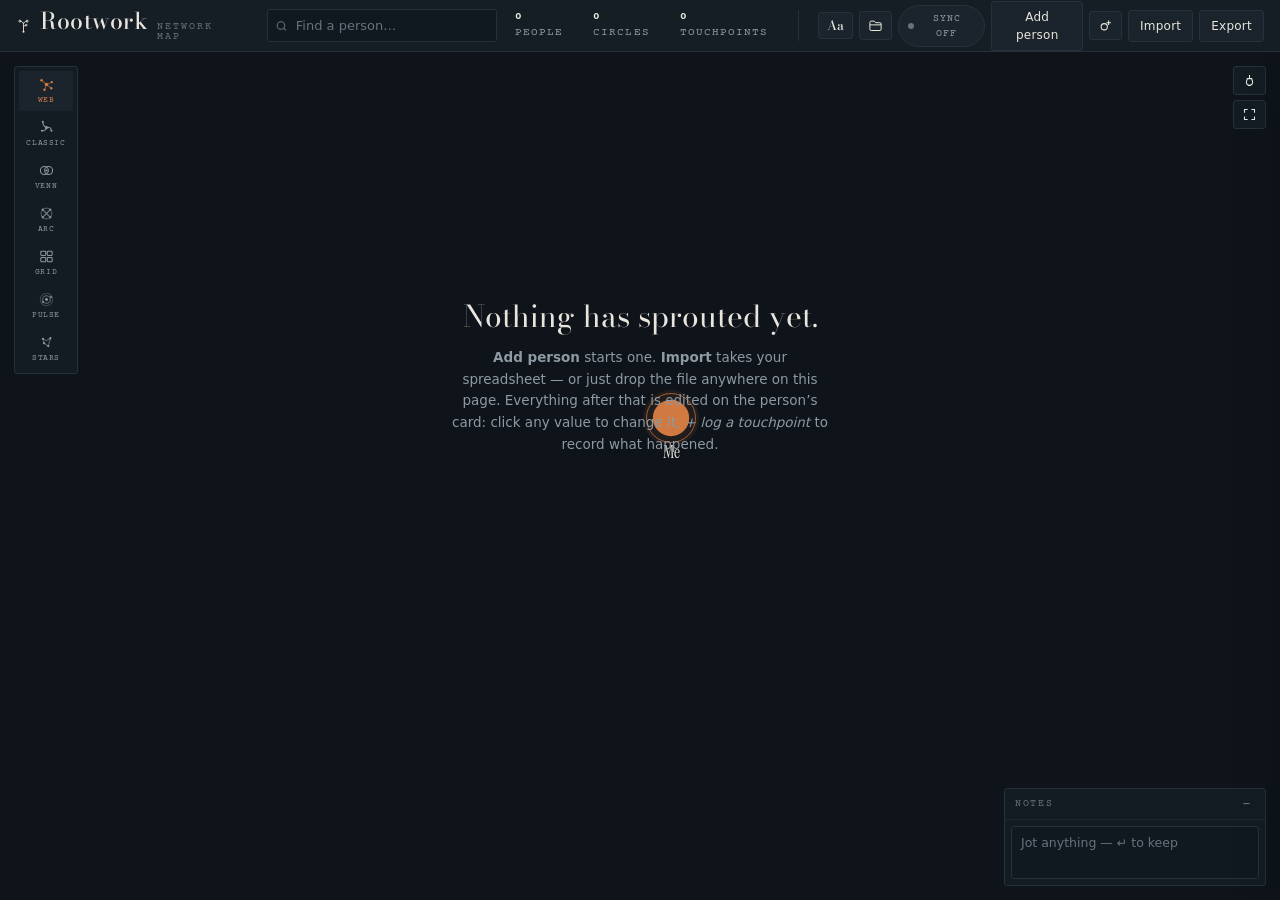
==== commit 30a51558: "Retire the chat bar; a live typeface picker The bar is gone, with the sentence parser, the draft pre" ====
--- a/network/index.html
+++ b/network/index.html
@@ -43,6 +43,7 @@
     <div class="stats" id="stats"></div>
 
     <div class="tools">
+      <button class="btn icon" id="btn-type" title="Typeface" aria-label="Choose a typeface"><span class="aa">Aa</span></button>
       <button class="btn icon files" id="btn-archive" title="The archive (A)" aria-label="Open the archive">
         <svg viewBox="0 0 24 24" fill="none" stroke="currentColor" stroke-width="1.6"><path d="M3 7.5V18a2 2 0 0 0 2 2h14a2 2 0 0 0 2-2V9.5a2 2 0 0 0-2-2h-7l-2-2.5H5a2 2 0 0 0-2 2z"/><path d="M3 11h18"/></svg>
       </button>
@@ -60,7 +61,7 @@
 
     <div class="stage-hint" id="hint">
       <h2>Nothing has sprouted yet.</h2>
-      <p>Tell the bar below what happened, in your own words — “Had a zoom with Dana Okafor, she’s a data scientist at Merck, went to Rutgers, dana@…”. Or drop your spreadsheet anywhere on this page. Type <b>/sample</b> to see a filled-in example.</p>
+      <p><b>Add person</b> starts one. <b>Import</b> takes your spreadsheet — or just drop the file anywhere on this page. Everything after that is edited on the person’s card: click any value to change it, <em>+ log a touchpoint</em> to record what happened.</p>
     </div>
 
     <div class="layouts" id="layouts" role="group" aria-label="Layout"></div>
@@ -81,14 +82,6 @@
       </div>
     </div>
 
-    <div class="dock">
-      <div id="preview-slot"></div>
-      <form class="chatbar" id="chatform">
-        <span class="prompt" aria-hidden="true">&rsaquo;</span>
-        <textarea id="chat" rows="1" placeholder="Zoom with Dana Okafor — data scientist at Merck, Rutgers BS, dana@merck.com" aria-label="Log something that happened"></textarea>
-        <button class="send" type="submit">Log</button>
-      </form>
-    </div>
 
     <section class="card pad" id="pad" aria-label="Notes">
       <h3>
--- a/network/network.css
+++ b/network/network.css
@@ -40,6 +40,12 @@
   --mono: "JetBrains Mono", ui-monospace, "SF Mono", monospace;
   --typed: "Courier Prime", "Courier New", ui-monospace, monospace;
 
+  /* weights move with the pairing: a face that needs 500 to hold a colour
+     band is not the face that wants 400 at 68px */
+  --wd: 400;
+  --wd-b: 500;
+  --wb: 400;
+
   --r: 3px;
   color-scheme: dark;
 }
@@ -87,7 +93,7 @@
 
 .wordmark{
   display:flex; align-items:baseline; gap:9px;
-  font-family:var(--display);
+  font-family:var(--display); font-weight:var(--wd-b);
   font-size:23px;
   letter-spacing:.01em;
   line-height:1;
@@ -172,7 +178,7 @@
   color:var(--muted);
 }
 .stage-hint h2{
-  font-family:var(--display); font-size:30px; font-weight:400;
+  font-family:var(--display); font-size:30px; font-weight:var(--wd);
   color:var(--ink); margin:0 0 8px;
 }
 .stage-hint p{ margin:0; font-size:13.5px; line-height:1.6; }
@@ -214,97 +220,9 @@
 }
 .viewtools .btn{ background:color-mix(in srgb, var(--panel) 88%, transparent); backdrop-filter:blur(8px); }
 .stage.panel-open .viewtools{ right:386px; }        /* stay clear of the open card */
-.stage.panel-open .dock{
-  transform:translateX(calc(-50% - 190px));
-  width:min(620px, calc(100% - 660px));       /* clear of both the rail and the card */
-}
+
 @media (max-width:880px){
   .stage.panel-open .viewtools{ right:14px; }
-  .stage.panel-open .dock{ transform:translateX(-50%); }
-}
-
-/* ---------- chat bar ---------- */
-
-.dock{
-  position:absolute; left:50%; bottom:18px; transform:translateX(-50%);
-  transition:transform .26s cubic-bezier(.22,.7,.28,1);
-  width:min(720px, calc(100vw - 260px - 40px));
-  z-index:5;
-  display:flex; flex-direction:column; gap:8px;
-}
-.chatbar{
-  display:flex; align-items:flex-end; gap:8px;
-  background:var(--panel);
-  border:1px solid var(--rule);
-  border-radius:var(--r);
-  box-shadow:var(--shadow);
-  padding:8px 8px 8px 12px;
-  transition:border-color .18s;
-}
-.chatbar:focus-within{ border-color:var(--accent); }
-.chatbar .prompt{
-  font-family:var(--mono); font-size:13px; color:var(--accent);
-  padding-bottom:5px; user-select:none;
-}
-.chatbar textarea{
-  flex:1; resize:none; border:none; background:none; outline:none;
-  padding:4px 0; max-height:130px; font-size:14px; line-height:1.45;
-}
-.chatbar textarea::placeholder{ color:var(--faint); }
-.chatbar .send{
-  border:1px solid var(--rule); border-radius:var(--r);
-  padding:5px 10px; font-family:var(--mono); font-size:10.5px;
-  letter-spacing:.1em; text-transform:uppercase; color:var(--muted);
-}
-.chatbar .send:hover{ color:var(--ink); border-color:var(--muted); }
-
-/* parse preview */
-.preview{
-  background:var(--panel);
-  border:1px solid var(--rule);
-  border-left:3px solid var(--accent);
-  border-radius:var(--r);
-  box-shadow:var(--shadow);
-  padding:11px 13px;
-  display:flex; flex-direction:column; gap:9px;
-  animation:rise .18s ease-out;
-}
-@keyframes rise{ from{ opacity:0; transform:translateY(6px);} to{opacity:1;transform:none;} }
-.preview .head{
-  display:flex; align-items:baseline; gap:8px;
-  font-family:var(--mono); font-size:9.5px; letter-spacing:.18em;
-  text-transform:uppercase; color:var(--faint);
-}
-.preview .head .who{
-  font-family:var(--display); font-size:19px; letter-spacing:0;
-  text-transform:none; color:var(--ink);
-}
-.preview .head .tag{ margin-left:auto; color:var(--muted); }
-.chips{ display:flex; flex-wrap:wrap; gap:5px; }
-.chip{
-  display:inline-flex; align-items:center; gap:6px;
-  border:1px solid var(--rule); border-radius:2px;
-  background:var(--panel-2);
-  padding:3px 7px; font-size:12px; max-width:100%;
-}
-.chip .k{
-  font-family:var(--mono); font-size:9.5px; letter-spacing:.12em;
-  text-transform:uppercase; color:var(--faint);
-}
-.chip .v{ overflow:hidden; text-overflow:ellipsis; white-space:nowrap; }
-.chip.new{ border-color:var(--accent); }
-.chip.clear{ border-color:var(--rule); opacity:.75; text-decoration:line-through; text-decoration-color:var(--faint); }
-.chip button{ color:var(--faint); font-size:14px; line-height:1; padding:0 1px; }
-.chip button:hover{ color:var(--accent); }
-.preview .actions{ display:flex; align-items:center; gap:8px; flex-wrap:wrap; }
-.preview .actions .btn{ white-space:nowrap; }
-.preview .actions .hintkey{
-  margin-left:auto; font-family:var(--mono); font-size:10px; color:var(--faint);
-}
-kbd{
-  font-family:var(--mono); font-size:10px;
-  border:1px solid var(--rule); border-bottom-width:2px; border-radius:3px;
-  padding:1px 4px; color:var(--muted); background:var(--panel-2);
 }
 
 /* ---------- dossier ---------- */
@@ -330,7 +248,7 @@
   text-transform:uppercase; color:var(--faint); margin-bottom:5px;
 }
 .d-name{
-  font-family:var(--display); font-size:31px; line-height:1.05; font-weight:400;
+  font-family:var(--display); font-weight:var(--wd); font-size:31px; line-height:1.05; font-weight:400;
   margin:0; letter-spacing:.005em; text-wrap:balance;
   padding-right:26px;
 }
@@ -415,7 +333,7 @@
   display:flex; align-items:baseline; gap:10px;
 }
 .modal header h2{
-  font-family:var(--display); font-weight:400; font-size:25px; margin:0;
+  font-family:var(--display); font-weight:var(--wd); font-size:25px; margin:0;
 }
 .modal header p{ margin:0; font-size:12px; color:var(--muted); }
 .modal header .x{ margin-left:auto; color:var(--faint); font-size:17px; }
@@ -478,20 +396,16 @@
 }
 @media (max-width:880px){
   .rail{ display:none; }
-  .dock{ width:calc(100% - 28px); bottom:12px; }
   .topbar{ gap:10px; padding:0 10px; }
   .wordmark .sub{ display:none; }
   .searchwrap{ flex:1; min-width:0; }
   .searchwrap input{ width:100%; }
   .tools{ margin-left:0; }
-  #btn-import, #btn-export, #btn-sample, #btn-newcircle{ display:none; }  /* all reachable from the chat bar */
+  #btn-import, #btn-export{ display:none; }        /* both live in the card menu on a phone */
   .pill{ padding:6px; }
   .pill .plabel{ display:none; }        /* the dot carries the state on a phone */
   .dossier{ width:100%; }
   .viewtools{ top:auto; bottom:76px; right:10px; flex-direction:row; }
-  .chatbar textarea{ font-size:16px; }        /* iOS zooms anything smaller */
-  .preview .actions .hintkey{ display:none; }
-  .chip .v{ max-width:210px; }
 }
 @media (prefers-reduced-motion:reduce){
   *, *::before, *::after{ animation-duration:.001ms !important; transition-duration:.001ms !important; }
@@ -663,10 +577,6 @@
 .cpick .cnew input:focus{ border-color:var(--accent); }
 .cpick .cnew .btn{ padding:4px 8px; font-size:11.5px; }
 
-.preview.danger{ border-left-color:var(--warn); }
-.preview .plandetail{
-  margin:0; font-size:13px; line-height:1.55; color:var(--ink-2);
-}
 .toast{ display:flex; align-items:center; gap:12px; }
 .toast .undo{
   font-family:var(--mono); font-size:10.5px; letter-spacing:.1em; text-transform:uppercase;
@@ -918,7 +828,7 @@
   display:flex; flex-direction:column;
   transition:right .26s cubic-bezier(.22,.7,.28,1);
 }
-.stage.panel-open .pad{ right:386px; bottom:88px; }   /* clear of the chat bar */
+.stage.panel-open .pad{ right:386px; }
 .pad h3{ cursor:default; }
 .pad h3 .mini{
   margin-left:auto; color:var(--faint); font-size:15px; line-height:1;
@@ -975,3 +885,20 @@
 }
 .cpick .dgrid button:hover{ color:var(--ink); border-color:var(--muted); }
 .cpick .dgrid button[data-on="1"]{ color:var(--accent); border-color:var(--accent); }
+
+/* ---------- the typeface picker ---------- */
+
+.btn.icon .aa{ font-family:var(--display); font-weight:var(--wd-b); font-size:13px; line-height:1; }
+.cpick.types{ min-width:218px; padding:6px; max-height:360px; }
+.cpick.types button[data-font]{
+  display:flex; align-items:baseline; gap:10px; width:100%; text-align:left;
+  padding:7px 9px; border-radius:3px;
+  transition:background .12s ease;
+}
+.cpick.types button[data-font]:hover{ background:var(--panel-2); }
+.cpick.types button[data-on]{ background:var(--panel-2); box-shadow:inset 2px 0 0 var(--accent); }
+.cpick.types .tname{ font-size:18px; line-height:1.15; color:var(--ink); }
+.cpick.types .tnote{
+  margin-left:auto; font-size:9px; letter-spacing:.08em; text-transform:uppercase;
+  color:var(--faint); white-space:nowrap;
+}
--- a/network/archive.css
+++ b/network/archive.css
@@ -68,7 +68,7 @@
 .crumb .here{ color:var(--ink-2); }
 
 .arc-title{
-  font-family:var(--display); font-weight:400;
+  font-family:var(--display); font-weight:var(--wd);
   font-size:clamp(40px, 6.4vw, 68px); line-height:1.02;
   letter-spacing:.005em; margin:10px 0 0; color:var(--ink);
   text-wrap:balance;
@@ -117,7 +117,7 @@
   width:var(--tab-w, 208px);
   padding:0 18px;
   color:#fff;
-  font-family:var(--display); font-weight:500; font-size:17px; letter-spacing:.012em;
+  font-family:var(--display); font-weight:var(--wd-b); font-size:17px; letter-spacing:.012em;
   line-height:var(--tab-h);
   text-align:center;
   white-space:nowrap; overflow:hidden; text-overflow:ellipsis;
@@ -188,7 +188,7 @@
 @keyframes liftin{ to{ opacity:1; transform:none; } }
 .entry-row:hover{ background:rgba(255,255,255,.1); padding-left:8px; }
 .entry-row .who{
-  font-family:var(--display); font-weight:500; font-size:20px; line-height:1.2;
+  font-family:var(--display); font-weight:var(--wd-b); font-size:20px; line-height:1.2;
   display:flex; align-items:baseline; gap:9px; min-width:0;
 }
 .entry-row .who span{ overflow:hidden; text-overflow:ellipsis; white-space:nowrap; }
@@ -227,7 +227,7 @@
   background:rgba(255,255,255,.26);
 }
 .file .tab{
-  display:block; height:var(--tab-h); width:var(--tab-w, 208px);
+  display:block; height:var(--tab-h); width:var(--tab-w, 208px); font-weight:var(--wd-b);
   margin-left:var(--tab-x);
   background:var(--hue); color:#fff;
   font-family:var(--display); font-size:17px; line-height:var(--tab-h); text-align:center;
@@ -272,7 +272,7 @@
 
 .sheet h4{
   margin:0 0 3px;
-  font-family:var(--display); font-weight:400; font-size:27px; line-height:1.1;
+  font-family:var(--display); font-weight:var(--wd); font-size:27px; line-height:1.1;
   font-style:italic; letter-spacing:.005em;
 }
 .sheet .stamped{
@@ -380,7 +380,7 @@
 .arc-empty{
   display:flex; flex-direction:column; gap:8px;
   padding:60px 0;
-  font-family:var(--display); font-size:28px; color:var(--ink-2);
+  font-family:var(--display); font-weight:var(--wd); font-size:28px; color:var(--ink-2);
 }
 .arc-empty span{
   font-family:var(--typed); font-size:10.5px; letter-spacing:.12em; text-transform:uppercase;
@@ -459,7 +459,7 @@
 }
 .rcard .rback .rno{ color:var(--faint); }
 .rcard h3{
-  margin:8px 0 2px; font-family:var(--display); font-weight:400;
+  margin:8px 0 2px; font-family:var(--display); font-weight:var(--wd);
   font-size:34px; line-height:1.04; letter-spacing:.005em;
 }
 .rcard .rrole{
@@ -578,7 +578,7 @@
   box-shadow:0 2px 4px -2px rgba(0,0,0,.6);
 }
 .lsheet h4{
-  margin:0; font-family:var(--display); font-weight:400; font-size:20px; line-height:1.12;
+  margin:0; font-family:var(--display); font-weight:var(--wd-b); font-size:20px; line-height:1.12;
 }
 .lsheet .lrole{
   display:block; margin-top:2px;
@@ -673,7 +673,7 @@
 }
 .ix-n{ font-family:var(--typed); font-size:9.5px; letter-spacing:.14em; color:var(--faint); }
 .ix-name{
-  font-family:var(--display); font-size:21px; line-height:1.1;
+  font-family:var(--display); font-weight:var(--wd-b); font-size:21px; line-height:1.1;
   overflow:hidden; text-overflow:ellipsis; white-space:nowrap;
 }
 .ix-fact, .ix-where{
@@ -739,7 +739,7 @@
   color:var(--hue, var(--accent));
 }
 .sb-name{
-  margin:14px 0 0; font-family:var(--display); font-weight:400;
+  margin:14px 0 0; font-family:var(--display); font-weight:var(--wd);
   font-size:clamp(46px, 8.4vw, 104px); line-height:.94; letter-spacing:.004em;
   color:var(--ink);
 }
@@ -830,7 +830,7 @@
   border-bottom:1px solid rgba(255,255,255,.18);
 }
 .ch-band h3{
-  margin:0; font-family:var(--display); font-weight:400; font-size:28px; color:#fff;
+  margin:0; font-family:var(--display); font-weight:var(--wd-b); font-size:28px; color:#fff;
 }
 .ch-band header span{
   margin-left:auto; font-family:var(--typed); font-size:9px; letter-spacing:.2em;
@@ -845,7 +845,7 @@
 }
 .ch-t{
   display:block;
-  font-family:var(--display); font-weight:500; font-size:clamp(26px, 3.4vw, 40px); line-height:1.06;
+  font-family:var(--display); font-weight:var(--wd-b); font-size:clamp(26px, 3.4vw, 40px); line-height:1.06;
   color:rgba(255,255,255,.92);
   transition:color .2s var(--ease), transform .3s var(--ease), text-shadow .3s var(--ease);
 }
@@ -892,7 +892,7 @@
   color:rgba(255,255,255,.66);
 }
 .ch-pane h3{
-  margin:8px 0 2px; font-family:var(--display); font-weight:400; font-size:34px;
+  margin:8px 0 2px; font-family:var(--display); font-weight:var(--wd); font-size:34px;
   line-height:1.05; color:#fff;
 }
 .ch-role{
@@ -986,7 +986,7 @@
 }
 .fprev-in{ padding:16px 14px; }
 .fprev-in h4{
-  margin:10px 0 2px; font-family:var(--display); font-weight:400; font-size:26px; line-height:1.1;
+  margin:10px 0 2px; font-family:var(--display); font-weight:var(--wd); font-size:26px; line-height:1.1;
   color:var(--ink);
 }
 .fkind{
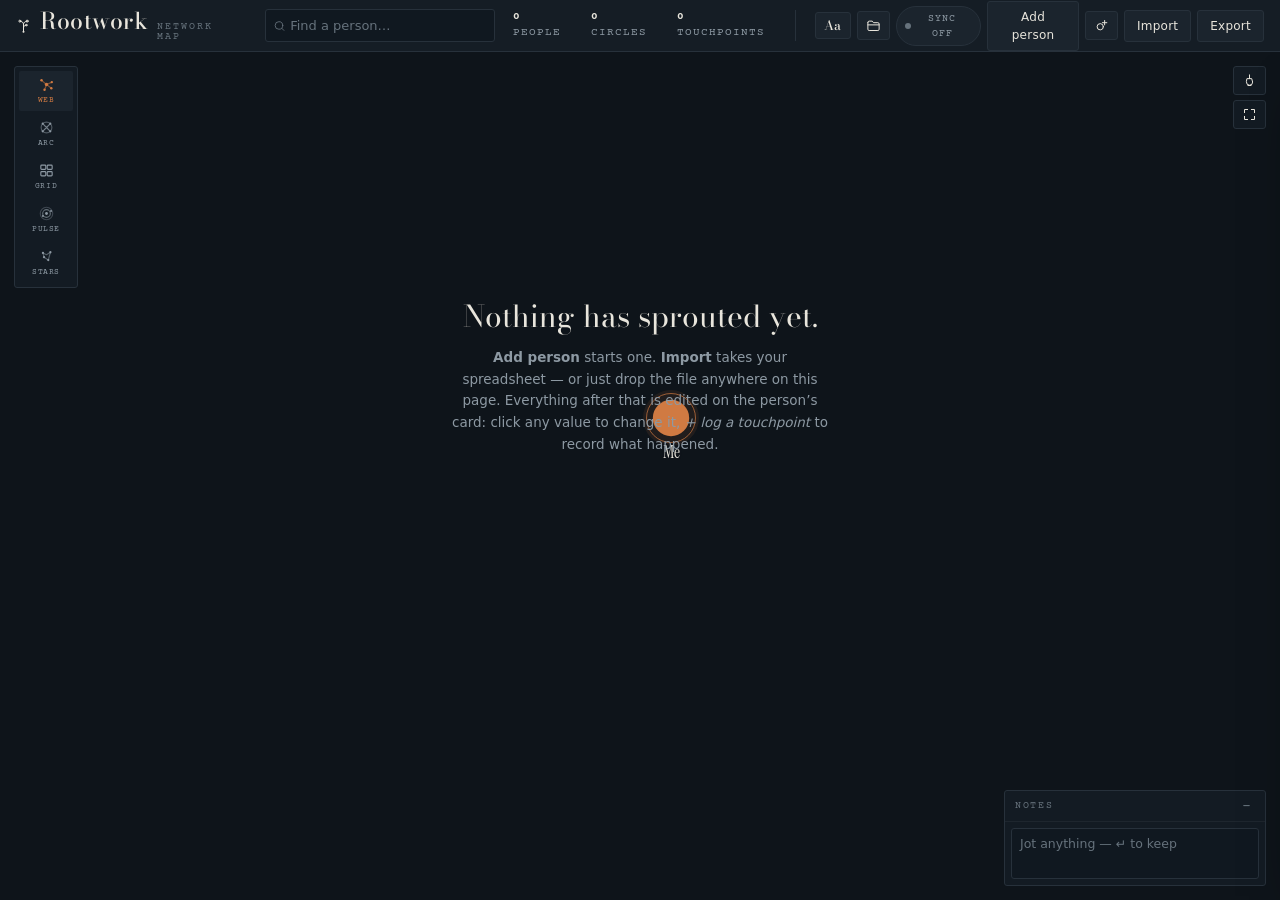
==== commit 3e8ddb60: "The archive stands on its own; six designs, filed however you like It is no longer a lid over the ma" ====
--- a/network/index.html
+++ b/network/index.html
@@ -25,7 +25,7 @@
 
   <header class="topbar">
     <div class="wordmark">
-      <svg class="glyph" viewBox="0 0 24 24" fill="none" stroke="currentColor" stroke-width="1.4" aria-hidden="true">
+      <svg class="glyph" viewBox="0 0 24 24" fill="none" stroke="currentColor" stroke-width="1.6" stroke-linecap="round" stroke-linejoin="round" aria-hidden="true">
         <path d="M12 22V10M12 10c0-3 2.6-4.6 5.4-4.8M12 10C12 7 9.4 5.4 6.6 5.2M12 15c0-2.2 2-3.2 4-3.4"/>
         <circle cx="12" cy="22" r="1.6" fill="currentColor" stroke="none"/>
         <circle cx="17.8" cy="5" r="1.6"/><circle cx="6.2" cy="5" r="1.6"/><circle cx="16.4" cy="11.4" r="1.3"/>
@@ -35,7 +35,7 @@
     </div>
 
     <div class="searchwrap">
-      <svg viewBox="0 0 24 24" fill="none" stroke="currentColor" stroke-width="2" aria-hidden="true"><circle cx="11" cy="11" r="7"/><path d="M20 20l-3.6-3.6"/></svg>
+      <svg viewBox="0 0 24 24" fill="none" stroke="currentColor" stroke-width="1.6" stroke-linecap="round" stroke-linejoin="round" aria-hidden="true"><circle cx="11" cy="11" r="7"/><path d="M20 20l-3.6-3.6"/></svg>
       <input id="search" type="search" placeholder="Find a person…" autocomplete="off" aria-label="Find a person">
       <div class="results" id="results" role="listbox"></div>
     </div>
@@ -45,11 +45,11 @@
     <div class="tools">
       <button class="btn icon" id="btn-type" title="Typeface" aria-label="Choose a typeface"><span class="aa">Aa</span></button>
       <button class="btn icon files" id="btn-archive" title="The archive (A)" aria-label="Open the archive">
-        <svg viewBox="0 0 24 24" fill="none" stroke="currentColor" stroke-width="1.6"><path d="M3 7.5V18a2 2 0 0 0 2 2h14a2 2 0 0 0 2-2V9.5a2 2 0 0 0-2-2h-7l-2-2.5H5a2 2 0 0 0-2 2z"/><path d="M3 11h18"/></svg>
+        <svg viewBox="0 0 24 24" fill="none" stroke="currentColor" stroke-width="1.6" stroke-linecap="round" stroke-linejoin="round"><path d="M3 7.5V18a2 2 0 0 0 2 2h14a2 2 0 0 0 2-2V9.5a2 2 0 0 0-2-2h-7l-2-2.5H5a2 2 0 0 0-2 2z"/><path d="M3 11h18"/></svg>
       </button>
       <button class="btn" id="btn-add">Add person</button>
       <button class="btn icon" id="btn-newcircle" title="New circle" aria-label="New circle">
-        <svg viewBox="0 0 24 24" fill="none" stroke="currentColor" stroke-width="1.7"><circle cx="10" cy="14" r="5"/><path d="M17 4v7M13.5 7.5h7"/></svg>
+        <svg viewBox="0 0 24 24" fill="none" stroke="currentColor" stroke-width="1.6" stroke-linecap="round" stroke-linejoin="round"><circle cx="10" cy="14" r="5"/><path d="M17 4v7M13.5 7.5h7"/></svg>
       </button>
       <button class="btn" id="btn-import">Import</button>
       <button class="btn" id="btn-export">Export</button>
@@ -68,10 +68,10 @@
 
     <div class="viewtools">
       <button class="btn icon" id="btn-tidy" title="Tidy — settle the map again (T)" aria-label="Tidy the map">
-        <svg viewBox="0 0 24 24" fill="none" stroke="currentColor" stroke-width="1.7"><path d="M12 3v6M8.5 9h7l1.5 5.5a5 5 0 0 1-10 0z"/><path d="M9.5 20h5"/></svg>
+        <svg viewBox="0 0 24 24" fill="none" stroke="currentColor" stroke-width="1.6" stroke-linecap="round" stroke-linejoin="round"><path d="M12 3v6M8.5 9h7l1.5 5.5a5 5 0 0 1-10 0z"/><path d="M9.5 20h5"/></svg>
       </button>
       <button class="btn icon" id="btn-fit" title="Fit to view (F)" aria-label="Fit to view">
-        <svg viewBox="0 0 24 24" fill="none" stroke="currentColor" stroke-width="1.7"><path d="M4 9V4h5M20 9V4h-5M4 15v5h5M20 15v5h-5"/></svg>
+        <svg viewBox="0 0 24 24" fill="none" stroke="currentColor" stroke-width="1.6" stroke-linecap="round" stroke-linejoin="round"><path d="M4 9V4h5M20 9V4h-5M4 15v5h5M20 15v5h-5"/></svg>
       </button>
     </div>
 
--- a/network/network.css
+++ b/network/network.css
@@ -46,6 +46,16 @@
   --wd-b: 500;
   --wb: 400;
 
+  /* one spacing scale, so nothing is eyeballed: every padding, margin and gap
+     is a step on it */
+  --s1: 4px;  --s2: 8px;  --s3: 12px; --s4: 16px;
+  --s5: 24px; --s6: 32px; --s7: 48px; --s8: 64px;
+
+  /* one motion curve and two durations, everywhere */
+  --ease: cubic-bezier(.16,.84,.32,1);
+  --fast: .18s;
+  --slow: .42s;
+
   --r: 3px;
   color-scheme: dark;
 }
@@ -116,7 +126,7 @@
   background:var(--field);
   border:1px solid var(--rule);
   border-radius:var(--r);
-  padding:6px 10px 6px 28px;
+  padding:6px 8px 6px 24px;
   font-size:13px;
 }
 .searchwrap input::placeholder{ color:var(--faint); }
@@ -132,7 +142,7 @@
 .results:empty{ display:none; }
 .results button{
   display:flex; align-items:center; gap:8px; width:100%; text-align:left;
-  padding:7px 10px; border-bottom:1px solid var(--rule-soft);
+  padding:6px 8px; border-bottom:1px solid var(--rule-soft);
 }
 .results button:hover, .results button[data-active="1"]{ background:var(--panel-2); }
 .results .rname{ font-size:13px; }
@@ -141,7 +151,7 @@
 .stats{
   margin-left:auto;
   display:flex; align-items:center; gap:15px;
-  padding-right:15px; margin-right:1px;
+  padding-right:16px; margin-right:1px;
   border-right:1px solid var(--rule);
   font-family:var(--mono); font-size:10.5px; letter-spacing:.1em;
   text-transform:uppercase; color:var(--muted);
@@ -156,7 +166,7 @@
   border:1px solid var(--rule);
   background:var(--panel-2);
   border-radius:var(--r);
-  padding:6px 11px;
+  padding:6px 12px;
   font-size:12px;
   letter-spacing:.02em;
   transition:border-color .15s, background .15s;
@@ -239,7 +249,7 @@
 }
 .dossier.open{ transform:none; }
 .dossier .d-top{
-  padding:16px 18px 13px; border-bottom:1px solid var(--rule);
+  padding:16px 16px 12px; border-bottom:1px solid var(--rule);
   position:relative;
 }
 .d-kicker{
@@ -250,7 +260,7 @@
 .d-name{
   font-family:var(--display); font-weight:var(--wd); font-size:31px; line-height:1.05; font-weight:400;
   margin:0; letter-spacing:.005em; text-wrap:balance;
-  padding-right:26px;
+  padding-right:24px;
 }
 .d-sub{ font-size:13px; color:var(--muted); margin-top:3px; }
 .d-close{ position:absolute; top:13px; right:14px; color:var(--faint); font-size:17px; line-height:1; }
@@ -292,7 +302,7 @@
 .entry .e-ch{ color:var(--accent); }
 .entry p{ margin:3px 0 0; font-size:13.5px; line-height:1.55; }
 .entry .learned{
-  margin-top:5px; padding-left:9px; border-left:2px solid var(--rule);
+  margin-top:4px; padding-left:9px; border-left:2px solid var(--rule);
   font-size:13px; color:var(--ink-2);
 }
 .entry .del{ float:right; color:var(--faint); font-size:12px; opacity:0; }
@@ -301,7 +311,7 @@
 .notes-list{ display:flex; flex-direction:column; gap:7px; }
 .note{
   font-size:13.5px; line-height:1.55;
-  padding:8px 10px; border:1px solid var(--rule-soft); border-radius:var(--r);
+  padding:8px 8px; border:1px solid var(--rule-soft); border-radius:var(--r);
   background:var(--panel-2);
 }
 .note .del{ float:right; color:var(--faint); font-size:12px; }
@@ -329,7 +339,7 @@
   animation:rise .2s ease-out;
 }
 .modal header{
-  padding:15px 20px 12px; border-bottom:1px solid var(--rule);
+  padding:16px 20px 12px; border-bottom:1px solid var(--rule);
   display:flex; align-items:baseline; gap:10px;
 }
 .modal header h2{
@@ -353,7 +363,7 @@
 }
 .field input, .field textarea, .field select{
   background:var(--field); border:1px solid var(--rule); border-radius:var(--r);
-  padding:7px 9px; font-size:13.5px; outline:none;
+  padding:6px 8px; font-size:13.5px; outline:none;
 }
 .field input:focus, .field textarea:focus, .field select:focus{ border-color:var(--accent); }
 .field textarea{ resize:vertical; min-height:66px; line-height:1.5; }
@@ -361,14 +371,14 @@
 
 .helpgrid{ display:flex; flex-direction:column; gap:14px; }
 .helpgrid section h5{
-  margin:0 0 5px; font-family:var(--mono); font-size:9.5px; letter-spacing:.16em;
+  margin:0 0 4px; font-family:var(--mono); font-size:9.5px; letter-spacing:.16em;
   text-transform:uppercase; color:var(--faint); font-weight:500;
 }
 .helpgrid p{ margin:0 0 6px; font-size:13px; line-height:1.6; color:var(--ink-2); }
 .ex{
   font-family:var(--mono); font-size:12px; line-height:1.65;
   background:var(--field); border:1px solid var(--rule-soft); border-radius:var(--r);
-  padding:8px 10px; color:var(--ink-2);
+  padding:8px 8px; color:var(--ink-2);
   overflow-x:auto; white-space:pre-wrap;
 }
 .ex b{ color:var(--accent); font-weight:400; }
@@ -385,7 +395,7 @@
 .toast{
   position:fixed; left:50%; bottom:96px; transform:translateX(-50%);
   background:var(--ink); color:var(--ground);
-  padding:7px 14px; border-radius:var(--r); font-size:12.5px;
+  padding:6px 12px; border-radius:var(--r); font-size:12.5px;
   z-index:40; box-shadow:var(--shadow);
   animation:rise .18s ease-out;
 }
@@ -416,7 +426,7 @@
 .pill{
   display:inline-flex; align-items:center; gap:6px;
   border:1px solid var(--rule); border-radius:999px;
-  padding:5px 11px 5px 9px;
+  padding:4px 12px 4px 8px;
   font-family:var(--mono); font-size:10px; letter-spacing:.1em; text-transform:uppercase;
   color:var(--muted); background:var(--panel-2);
   transition:border-color .15s, color .15s;
@@ -432,7 +442,7 @@
 .sync .lead{ margin:0 0 12px; font-size:13px; line-height:1.6; color:var(--ink-2); }
 .sync .tabs{ display:flex; gap:6px; margin-bottom:14px; }
 .sync .steps{
-  margin:0 0 14px; padding-left:18px;
+  margin:0 0 12px; padding-left:18px;
   display:flex; flex-direction:column; gap:8px;
   font-size:13px; line-height:1.55; color:var(--ink-2);
 }
@@ -448,7 +458,7 @@
 .import .drop{
   border:1px dashed var(--rule); border-radius:var(--r);
   background:var(--field);
-  padding:22px 18px; text-align:center;
+  padding:20px 16px; text-align:center;
   transition:border-color .15s, background .15s;
 }
 .import .drop.over{ border-color:var(--accent); background:var(--panel-2); }
@@ -471,7 +481,7 @@
 .import details textarea{ min-height:120px; margin-top:6px; }
 
 .maphead{
-  margin-top:14px; padding-bottom:8px;
+  margin-top:12px; padding-bottom:8px;
   font-size:12.5px; color:var(--muted);
   border-bottom:1px solid var(--rule-soft);
 }
@@ -496,7 +506,7 @@
 .circlepick{ margin-top:14px; }
 .circlepick select, .circlepick input{
   background:var(--field); border:1px solid var(--rule); border-radius:var(--r);
-  padding:7px 9px; font-size:13.5px; outline:none;
+  padding:6px 8px; font-size:13.5px; outline:none;
 }
 .circlepick input{ margin-top:6px; }
 
@@ -534,7 +544,7 @@
 
 .card h3 .mini{
   margin-left:2px; color:var(--faint); font-size:14px; line-height:1;
-  padding:0 3px; border-radius:2px;
+  padding:0 2px; border-radius:2px;
 }
 .card h3 .mini:hover{ color:var(--accent); background:var(--panel-2); }
 .legend-list .cname{ overflow:hidden; text-overflow:ellipsis; white-space:nowrap; }
@@ -546,7 +556,7 @@
   background:var(--panel-2); overflow:hidden;
 }
 .cchip .lbl{
-  padding:3px 7px; font-size:12.5px; position:relative; padding-left:16px;
+  padding:2px 6px; font-size:12.5px; position:relative; padding-left:16px;
 }
 .cchip .lbl::before{
   content:""; position:absolute; left:7px; top:50%; transform:translateY(-50%);
@@ -566,7 +576,7 @@
 }
 .cpick button[data-pick]{
   display:flex; align-items:center; gap:7px; width:100%; text-align:left;
-  padding:5px 7px; border-radius:2px; font-size:12.5px;
+  padding:4px 6px; border-radius:2px; font-size:12.5px;
 }
 .cpick button[data-pick]:hover{ background:var(--panel-2); }
 .cpick .cnew{ display:flex; gap:4px; padding:5px 4px 3px; border-top:1px solid var(--rule-soft); margin-top:3px; }
@@ -635,7 +645,7 @@
 .d-name .inplace{ font-family:var(--display); font-size:29px; padding:0 4px; }
 
 .addfield{
-  margin-top:10px; font-family:var(--mono); font-size:10px; letter-spacing:.12em;
+  margin-top:8px; font-family:var(--mono); font-size:10px; letter-spacing:.12em;
   text-transform:uppercase; color:var(--faint);
 }
 .addfield:hover{ color:var(--accent); }
@@ -659,7 +669,7 @@
 .cpick.renamer{ display:flex; gap:6px; padding:8px; }
 .cpick.renamer input{
   background:var(--field); border:1px solid var(--accent); border-radius:2px;
-  padding:5px 7px; font-size:13px; outline:none; width:160px;
+  padding:4px 6px; font-size:13px; outline:none; width:160px;
 }
 .hiddenbar .n{ color:var(--accent); }
 
@@ -668,7 +678,7 @@
 .chiplist{ display:flex; flex-wrap:wrap; gap:5px; align-items:center; }
 .cchip.school .lbl, .cchip.tag .lbl{ padding:3px 7px; font-size:12.5px; }
 .cchip.school .lvl{
-  padding:3px 6px; font-family:var(--mono); font-size:9.5px; letter-spacing:.1em;
+  padding:2px 6px; font-family:var(--mono); font-size:9.5px; letter-spacing:.1em;
   text-transform:uppercase; color:var(--muted);
   border-left:1px solid var(--rule); border-right:1px solid var(--rule);
 }
@@ -678,7 +688,7 @@
 .chipinput{
   flex:1; min-width:110px;
   background:none; border:none; border-bottom:1px dashed var(--rule);
-  padding:3px 2px; font-size:12.5px; outline:none;
+  padding:2px 2px; font-size:12.5px; outline:none;
 }
 .chipinput::placeholder{ color:var(--faint); }
 .chipinput:focus{ border-bottom-color:var(--accent); border-bottom-style:solid; }
@@ -686,7 +696,7 @@
 .notebox{
   width:100%; margin-top:2px; resize:none; overflow:hidden;
   background:var(--field); border:1px solid var(--rule); border-radius:var(--r);
-  padding:7px 9px; font-size:13px; line-height:1.5; outline:none;
+  padding:6px 8px; font-size:13px; line-height:1.5; outline:none;
 }
 .notebox:focus{ border-color:var(--accent); }
 .notebox::placeholder{ color:var(--faint); }
@@ -700,7 +710,7 @@
 }
 .cchip.tie .lbl:hover{ color:var(--accent); }
 .tiehint{
-  margin:7px 0 0; font-family:var(--mono); font-size:10px; letter-spacing:.06em;
+  margin:6px 0 0; font-family:var(--mono); font-size:10px; letter-spacing:.06em;
   color:var(--faint);
 }
 
@@ -781,7 +791,7 @@
 .logger[hidden]{ display:none; }
 .logger{
   display:flex; flex-direction:column; gap:7px;
-  padding:10px; margin-bottom:12px;
+  padding:8px; margin-bottom:12px;
   border:1px solid var(--rule); border-left:2px solid var(--accent);
   border-radius:var(--r); background:var(--panel-2);
 }
@@ -811,7 +821,7 @@
 .cchip.dragging{ opacity:.45; }
 .cchip.over{ box-shadow:inset 2px 0 0 var(--accent); }
 .cchip .up{
-  padding:3px 2px 3px 5px; color:var(--faint); font-size:13px; line-height:1;
+  padding:2px 2px 2px 4px; color:var(--faint); font-size:13px; line-height:1;
 }
 .cchip .up:hover{ color:var(--accent); }
 .cchip .lbl i{
@@ -863,7 +873,7 @@
 #pad-input{
   width:100%; resize:none; overflow:auto; max-height:120px;
   background:var(--field); border:1px solid var(--rule); border-radius:var(--r);
-  padding:7px 9px; font-size:12.5px; line-height:1.5; outline:none;
+  padding:6px 8px; font-size:12.5px; line-height:1.5; outline:none;
 }
 #pad-input:focus{ border-color:var(--accent); }
 #pad-input::placeholder{ color:var(--faint); }
@@ -880,7 +890,7 @@
 .cpick.degrees{ min-width:206px; padding:8px; }
 .cpick .dgrid{ display:grid; grid-template-columns:repeat(4, 1fr); gap:4px; }
 .cpick .dgrid button{
-  padding:5px 2px; border:1px solid var(--rule); border-radius:2px;
+  padding:4px 2px; border:1px solid var(--rule); border-radius:2px;
   font-family:var(--mono); font-size:10.5px; letter-spacing:.04em; color:var(--muted);
 }
 .cpick .dgrid button:hover{ color:var(--ink); border-color:var(--muted); }
@@ -892,7 +902,7 @@
 .cpick.types{ min-width:218px; padding:6px; max-height:360px; }
 .cpick.types button[data-font]{
   display:flex; align-items:baseline; gap:10px; width:100%; text-align:left;
-  padding:7px 9px; border-radius:3px;
+  padding:6px 8px; border-radius:3px;
   transition:background .12s ease;
 }
 .cpick.types button[data-font]:hover{ background:var(--panel-2); }
--- a/network/archive.css
+++ b/network/archive.css
@@ -16,7 +16,6 @@
   position:fixed; inset:0; z-index:12;
   display:flex; flex-direction:column;
   overflow:hidden;
-  --ease: cubic-bezier(.16,.84,.32,1);
   --fast: .22s;
   --slow: .46s;
   --paper: #efe9db;
@@ -26,21 +25,23 @@
 }
 .archive[hidden]{ display:none; }
 
-/* the map, pushed back rather than covered */
+/* its own ground. The map is not behind this; it is somewhere else. */
 .arc-veil{
   position:absolute; inset:0;
   background:
-    radial-gradient(120% 90% at 50% 0%, rgba(14,20,26,.82), rgba(8,11,14,.95) 62%),
+    radial-gradient(120% 86% at 50% -10%, #131b22, var(--ground-2) 62%),
     var(--ground-2);
-  backdrop-filter:blur(14px) saturate(.6);
   opacity:0;
-  transition:opacity var(--slow) var(--ease);
+  transition:opacity var(--fast) var(--ease);
 }
 .archive.in .arc-veil{ opacity:1; }
+.archive.in .arc-scroll{ opacity:1; transform:none; }
 
 .arc-scroll{
   position:relative; flex:1; overflow-y:auto; overflow-x:hidden;
-  padding:0 0 90px;
+  opacity:0; transform:translateY(14px) scale(.994); transform-origin:50% 0;
+  transition:opacity var(--slow) var(--ease), transform var(--slow) var(--ease);
+  padding:0 0 80px;
   scrollbar-width:thin;
 }
 .arc-wrap{
@@ -51,9 +52,24 @@
 /* ---------- head ---------- */
 
 .arc-head{
-  padding:30px 0 20px;
+  display:grid;
+  grid-template-columns:minmax(0, 1fr) auto;
+  grid-template-areas:"crumb crumb" "title apparatus";
+  align-items:end; gap:0 var(--s6);
+  padding:var(--s6) 0 var(--s5);
   opacity:0; transform:translateY(-8px);
   transition:opacity var(--slow) var(--ease), transform var(--slow) var(--ease);
+}
+.arc-head .crumb{ grid-area:crumb; }
+.arc-head .arc-title{ grid-area:title; max-width:17ch; }
+.arc-head .apparatus{
+  grid-area:apparatus; display:flex; flex-direction:column; align-items:flex-end; gap:var(--s3);
+  padding-bottom:6px;
+}
+@media (max-width:880px){
+  .arc-head{ grid-template-columns:1fr; grid-template-areas:"crumb" "title" "apparatus"; gap:var(--s3) 0; }
+  .arc-head .apparatus{ align-items:flex-start; }
+  .arc-head .arc-title{ max-width:none; }
 }
 .archive.in .arc-head{ opacity:1; transform:none; }
 
@@ -76,23 +92,59 @@
 .arc-title em{ font-style:italic; }
 
 .arc-sub{
-  margin-top:10px;
+  margin-top:8px;
   display:flex; gap:22px; flex-wrap:wrap;
   font-family:var(--typed); font-size:10px; letter-spacing:.14em; text-transform:uppercase;
   color:var(--faint);
 }
 .arc-sub b{ color:var(--ink-2); font-weight:400; }
 
-.arc-close{
-  position:absolute; top:22px; right:26px; z-index:3;
-  width:32px; height:32px; display:grid; place-items:center;
-  border:1px solid var(--rule); border-radius:50%;
-  color:var(--muted); background:color-mix(in srgb, var(--panel) 70%, transparent);
-  backdrop-filter:blur(6px);
-  transition:color var(--fast) var(--ease), border-color var(--fast) var(--ease), transform var(--fast) var(--ease);
-}
-.arc-close:hover{ color:var(--ink); border-color:var(--muted); transform:rotate(90deg); }
-.arc-close svg{ width:13px; height:13px; }
+/* ---------- its own bar ---------- */
+
+.arc-bar{
+  position:relative; z-index:4;
+  display:flex; align-items:center; gap:var(--s5);
+  padding:0 clamp(16px, 4vw, 48px);
+  height:56px; flex:none;
+  border-bottom:1px solid var(--rule);
+  background:var(--ground-2);
+  opacity:0; transform:translateY(-6px);
+  transition:opacity var(--slow) var(--ease), transform var(--slow) var(--ease);
+}
+.archive.in .arc-bar{ opacity:1; transform:none; }
+
+.arc-mark{
+  display:flex; align-items:baseline; gap:var(--s2);
+  color:var(--ink); flex:none;
+}
+.arc-mark svg{ width:15px; height:15px; align-self:center; color:var(--accent); }
+.arc-mark span{ font-family:var(--display); font-weight:var(--wd-b); font-size:19px; letter-spacing:.01em; }
+.arc-mark em{
+  font-style:normal; font-family:var(--typed); font-size:9px; letter-spacing:.2em;
+  text-transform:uppercase; color:var(--faint);
+}
+.arc-mark:hover em{ color:var(--accent); }
+
+.arc-find{ position:relative; flex:1; max-width:340px; }
+.arc-find svg{
+  position:absolute; left:10px; top:50%; transform:translateY(-50%);
+  width:13px; height:13px; color:var(--faint); pointer-events:none;
+}
+.arc-find input{
+  width:100%; background:var(--field); border:1px solid var(--rule); border-radius:var(--r);
+  padding:6px 8px 6px 28px; font-size:13px; outline:none;
+}
+.arc-find input:focus{ border-color:var(--accent); }
+.arc-find input::placeholder{ color:var(--faint); }
+
+.arc-map{
+  margin-left:auto; flex:none;
+  font-family:var(--typed); font-size:9.5px; letter-spacing:.18em; text-transform:uppercase;
+  color:var(--muted);
+  border:1px solid var(--rule); border-radius:6px; padding:7px 16px;
+  transition:color var(--fast) var(--ease), border-color var(--fast) var(--ease);
+}
+.arc-map:hover{ color:var(--ink); border-color:var(--muted); }
 
 /* ---------- the stack ---------- */
 
@@ -115,7 +167,7 @@
   display:block; height:var(--tab-h);
   margin-left:var(--tab-x);
   width:var(--tab-w, 208px);
-  padding:0 18px;
+  padding:0 16px;
   color:#fff;
   font-family:var(--display); font-weight:var(--wd-b); font-size:17px; letter-spacing:.012em;
   line-height:var(--tab-h);
@@ -150,7 +202,7 @@
 .folder .filed{
   display:grid;
   grid-template-columns:52px 1fr auto;
-  gap:0 26px; align-items:start;
+  gap:0 24px; align-items:start;
   padding:16px 20px 4px;
   font-family:var(--typed); font-size:10px; line-height:1.75;
   letter-spacing:.06em;
@@ -175,7 +227,7 @@
   display:grid; grid-template-columns:1fr auto;
   align-items:baseline; gap:12px;
   width:100%; text-align:left;
-  padding:9px 8px 9px 0;
+  padding:8px 8px 8px 0;
   border-top:1px solid rgba(255,255,255,.17);
   color:#fff;
   opacity:0; transform:translateY(7px);
@@ -203,7 +255,7 @@
 .entry-row .pips{ display:inline-flex; gap:3px; flex:none; align-self:center; }
 .entry-row .pips i{ width:5px; height:5px; border-radius:50%; display:block; opacity:.9; }
 .folder .empty-note{
-  padding:10px 0 4px; font-family:var(--typed); font-size:10px;
+  padding:8px 0 4px; font-family:var(--typed); font-size:10px;
   letter-spacing:.1em; text-transform:uppercase; color:rgba(255,255,255,.6);
 }
 
@@ -219,7 +271,7 @@
   position:relative;
   background:var(--hue);
   border-radius:0 3px 3px 3px;
-  padding:34px 30px 30px;
+  padding:32px 32px 32px;
   box-shadow:0 30px 70px -40px #000;
 }
 .file .jacket::before{                              /* the fold at the top of the jacket */
@@ -255,7 +307,7 @@
     linear-gradient(#fdfbf5, var(--paper));
   color:#241f19;
   border-radius:2px;
-  padding:20px 22px;
+  padding:20px 20px;
   box-shadow:0 18px 40px -26px rgba(0,0,0,.85), 0 1px 0 rgba(255,255,255,.5) inset;
   opacity:0; transform:translateY(22px) rotate(var(--r, 0deg));
   animation:fan .52s var(--ease) forwards;
@@ -271,7 +323,7 @@
 .sheet .rule{ height:1px; background:rgba(40,30,18,.14); margin:12px 0; }
 
 .sheet h4{
-  margin:0 0 3px;
+  margin:0 0 2px;
   font-family:var(--display); font-weight:var(--wd); font-size:27px; line-height:1.1;
   font-style:italic; letter-spacing:.005em;
 }
@@ -279,7 +331,7 @@
   position:absolute; top:16px; right:18px;
   font-family:var(--typed); font-size:9px; letter-spacing:.14em; text-transform:uppercase;
   color:#6b5c46; border:1px solid rgba(80,62,34,.42); border-radius:2px;
-  padding:3px 6px;
+  padding:2px 6px;
 }
 .sheet p{ margin:0; font-size:14.5px; line-height:1.62; }
 .sheet .margin{
@@ -301,7 +353,7 @@
 
 .sheet.entry{ display:grid; grid-template-columns:104px 1fr; gap:18px; }
 .sheet.entry .learned{
-  margin-top:9px; padding-left:11px; border-left:2px solid rgba(60,45,22,.3);
+  margin-top:8px; padding-left:11px; border-left:2px solid rgba(60,45,22,.3);
   font-size:13.5px; line-height:1.55; font-style:italic; color:#40372b;
 }
 
@@ -361,15 +413,20 @@
 /* ---------- design switcher ---------- */
 
 .designs{
-  display:flex; gap:4px; flex-wrap:wrap;
-  margin-top:20px; padding:4px;
-  border:1px solid var(--rule); border-radius:999px;
+  /* squared off rather than a stadium: a pill inside a pill leaves the
+     selected one looking clipped where the two caps meet, and eight of them
+     wrap badly */
+  display:flex; gap:2px;
+  margin-top:var(--s5); padding:var(--s1);
+  border:1px solid var(--rule); border-radius:8px;
   width:max-content; max-width:100%;
-  background:color-mix(in srgb, var(--panel) 70%, transparent);
-  backdrop-filter:blur(8px);
-}
+  overflow-x:auto; scrollbar-width:none;
+  background:var(--panel-2);
+}
+.designs::-webkit-scrollbar{ display:none; }
 .designs button{
-  padding:6px 14px; border-radius:999px;
+  flex:none;
+  padding:6px 12px; border-radius:5px;
   font-family:var(--typed); font-size:9.5px; letter-spacing:.16em; text-transform:uppercase;
   color:var(--muted);
   transition:color var(--fast) var(--ease), background var(--fast) var(--ease);
@@ -379,249 +436,12 @@
 
 .arc-empty{
   display:flex; flex-direction:column; gap:8px;
-  padding:60px 0;
+  padding:64px 0;
   font-family:var(--display); font-weight:var(--wd); font-size:28px; color:var(--ink-2);
 }
 .arc-empty span{
   font-family:var(--typed); font-size:10.5px; letter-spacing:.12em; text-transform:uppercase;
   color:var(--faint);
-}
-
-/* ==========================================================================
-   Design 2 — Rolodex
-   ========================================================================== */
-
-.rolo{
-  position:relative;
-  height:min(62vh, 470px); min-height:380px;
-  perspective:1500px; perspective-origin:50% 44%;
-  margin-top:14px;
-  touch-action:pan-y;
-}
-.rolo-spindle{
-  position:absolute; left:50%; top:calc(50% - 142px); transform:translateX(-50%);
-  width:min(900px, 94%); height:16px; pointer-events:none; z-index:0;
-  display:flex; align-items:center;
-}
-.rolo-spindle b{
-  flex:1; height:4px; border-radius:2px;
-  background:linear-gradient(#3a4651, #1b232b 60%, #10161c);
-  box-shadow:0 6px 16px -8px #000;
-}
-.rolo-spindle i{
-  width:14px; height:14px; border-radius:50%; flex:none;
-  background:radial-gradient(circle at 34% 30%, #55636f, #1b232b 70%);
-  box-shadow:0 6px 14px -8px #000;
-}
-.rolo-deck{
-  position:absolute; inset:0;
-  transform-style:preserve-3d;
-  transform:rotateY(var(--lean-y, 0deg)) rotateX(var(--lean-x, 0deg));
-  transition:transform .5s var(--ease);
-  cursor:grab;
-}
-.rolo-deck:active{ cursor:grabbing; }
-
-.rcard{
-  position:absolute; left:50%; top:50%;
-  width:min(430px, 78vw); height:262px;
-  transform-style:preserve-3d;
-  transition:transform .5s var(--ease), opacity .5s var(--ease);
-  will-change:transform;
-}
-.rcard .rface{
-  position:absolute; inset:0;
-  backface-visibility:hidden;
-  overflow:hidden;
-  border-radius:4px;
-  background:linear-gradient(160deg, #fdfbf5, var(--paper) 70%, var(--paper-2));
-  color:#241f19;
-  padding:20px 22px 16px;
-  box-shadow:0 34px 60px -34px rgba(0,0,0,.9), 0 0 0 1px rgba(255,255,255,.1);
-  display:flex; flex-direction:column;
-  transition:transform .6s var(--ease);
-}
-.rcard .rback{
-  transform:rotateY(180deg);
-  background:linear-gradient(160deg, #1a222a, #121920);
-  color:var(--ink);
-  box-shadow:0 34px 60px -34px rgba(0,0,0,.95), 0 0 0 1px rgba(255,255,255,.07);
-}
-.rcard.flipped .rfront{ transform:rotateY(180deg); }
-.rcard.flipped .rback{ transform:rotateY(360deg); }
-.rcard.now .rfront{ box-shadow:0 46px 80px -40px rgba(0,0,0,.95), 0 0 0 1px var(--hue); }
-
-.rcard .rtabs{ position:absolute; top:-1px; left:22px; display:flex; gap:4px; }
-.rcard .rtabs i{ width:26px; height:4px; border-radius:0 0 2px 2px; display:block; }
-.rcard .rno{
-  font-family:var(--typed); font-size:9px; letter-spacing:.2em; text-transform:uppercase;
-  color:#8a7a60;
-}
-.rcard .rback .rno{ color:var(--faint); }
-.rcard h3{
-  margin:8px 0 2px; font-family:var(--display); font-weight:var(--wd);
-  font-size:34px; line-height:1.04; letter-spacing:.005em;
-}
-.rcard .rrole{
-  font-family:var(--typed); font-size:10px; letter-spacing:.12em; text-transform:uppercase;
-  color:#7d6c52;
-}
-.rcard .rfacts{
-  display:grid; grid-template-columns:22px 1fr; gap:3px 10px;
-  margin:14px 0 0; font-family:var(--typed); font-size:11.5px; line-height:1.5;
-}
-.rcard .rfacts dt{ color:#a1927a; font-size:9px; letter-spacing:.14em; text-transform:uppercase; padding-top:3px; }
-.rcard .rfacts dd{ margin:0; overflow:hidden; text-overflow:ellipsis; white-space:nowrap; }
-.rcard .rfoot{
-  margin-top:auto; padding-top:12px;
-  display:flex; justify-content:space-between; gap:12px;
-  border-top:1px solid rgba(40,30,18,.16);
-  font-family:var(--typed); font-size:9px; letter-spacing:.13em; text-transform:uppercase;
-  color:#8a7a60;
-}
-.rcard .rfoot span{ overflow:hidden; text-overflow:ellipsis; white-space:nowrap; }
-.rcard .rpunch{
-  position:absolute; bottom:-1px; left:50%; transform:translateX(-50%);
-  width:56px; height:13px; border-radius:0 0 40px 40px;
-  background:var(--ground-2);
-  box-shadow:inset 0 3px 5px -3px rgba(0,0,0,.6);
-}
-.rcard .rlog{ margin-top:12px; display:flex; flex-direction:column; gap:7px; overflow:hidden; }
-.rcard .rlogrow{
-  display:grid; grid-template-columns:62px 1fr auto; gap:10px; align-items:baseline;
-  font-size:12.5px; line-height:1.45;
-}
-.rcard .rk, .rcard .rd{
-  font-family:var(--typed); font-size:9px; letter-spacing:.13em; text-transform:uppercase; color:var(--faint);
-}
-.rcard .rt{ overflow:hidden; text-overflow:ellipsis; white-space:nowrap; color:var(--ink-2); }
-.rcard .rnote{
-  margin-top:4px; padding-left:9px; border-left:2px solid var(--rule);
-  font-size:12.5px; color:var(--muted); font-style:italic;
-}
-.rcard .racts{ margin-top:auto; display:flex; gap:6px; padding-top:12px; }
-
-.rolo-foot{
-  position:absolute; left:0; right:0; bottom:-6px;
-  display:flex; align-items:center; gap:12px; justify-content:center;
-}
-.rolo-foot .step{
-  width:30px; height:30px; border-radius:50%; border:1px solid var(--rule);
-  color:var(--muted); font-size:16px; line-height:1;
-  transition:color var(--fast) var(--ease), border-color var(--fast) var(--ease);
-}
-.rolo-foot .step:hover{ color:var(--ink); border-color:var(--muted); }
-.rolo-dial{
-  display:flex; gap:4px; overflow-x:auto; max-width:min(560px, 60vw);
-  padding:6px 2px; scrollbar-width:none;
-}
-.rolo-dial::-webkit-scrollbar{ display:none; }
-.rolo-dial button{ padding:3px 1px; flex:none; }
-.rolo-dial i{
-  display:block; width:14px; height:2px; border-radius:2px; background:var(--rule);
-  transition:background var(--fast) var(--ease), height var(--fast) var(--ease);
-}
-.rolo-dial button:hover i{ background:var(--muted); }
-.rolo-dial button[data-on] i{ background:var(--accent); height:4px; }
-.rolo-hint{
-  position:absolute; left:0; right:0; bottom:-42px; text-align:center;
-  font-family:var(--typed); font-size:9px; letter-spacing:.16em; text-transform:uppercase;
-  color:var(--faint);
-}
-
-/* ==========================================================================
-   Design 3 — Light table
-   ========================================================================== */
-
-.table{
-  position:relative; margin-top:18px;
-  border-radius:4px;
-  background:
-    linear-gradient(#0b1016, #0e141a);
-  box-shadow:inset 0 0 0 1px var(--rule-soft), inset 0 40px 90px -60px rgba(255,255,255,.14);
-  overflow:hidden;
-  touch-action:none;
-}
-.table .lamp{
-  position:absolute; inset:0; pointer-events:none;
-  background:radial-gradient(300px 300px at var(--lx, 50%) var(--ly, 40%), rgba(255,241,214,.17), transparent 72%);
-  transition:background .12s linear;
-}
-.table .threads{ position:absolute; inset:0; pointer-events:none; }
-.table .threads path{
-  fill:none; stroke:rgba(232,229,220,.16); stroke-width:1; stroke-dasharray:3 4;
-  transition:stroke .2s var(--ease), stroke-width .2s var(--ease);
-}
-.table .threads path[data-lit]{ stroke:var(--accent); stroke-width:1.4; stroke-dasharray:none; }
-
-.lsheet{
-  position:absolute; width:var(--w, 214px);
-  background:linear-gradient(#fbf7ec, var(--paper));
-  color:#241f19; border-radius:2px;
-  padding:14px 14px 12px;
-  box-shadow:0 18px 34px -22px rgba(0,0,0,.9);
-  transform:rotate(var(--rot));
-  transition:transform .32s var(--ease), box-shadow .32s var(--ease), width .32s var(--ease);
-  cursor:grab; touch-action:none;
-  opacity:0; animation:deal .45s var(--ease) forwards;
-  animation-delay:calc(var(--d) * 22ms + 60ms);
-}
-.lsheet::before{
-  content:""; position:absolute; left:0; top:0; bottom:0; width:3px;
-  background:var(--hue); border-radius:2px 0 0 2px;
-}
-.lsheet .lclip{
-  position:absolute; top:-7px; right:14px; width:11px; height:22px;
-  border:2px solid #9aa4ad; border-radius:7px;
-  border-bottom-color:transparent;
-  transform:rotate(8deg);
-  box-shadow:0 2px 4px -2px rgba(0,0,0,.6);
-}
-.lsheet h4{
-  margin:0; font-family:var(--display); font-weight:var(--wd-b); font-size:20px; line-height:1.12;
-}
-.lsheet .lrole{
-  display:block; margin-top:2px;
-  font-family:var(--typed); font-size:9px; letter-spacing:.1em; text-transform:uppercase; color:#7d6c52;
-  overflow:hidden; text-overflow:ellipsis; white-space:nowrap;
-}
-.lsheet .lmeta{
-  margin-top:10px; padding-top:8px; border-top:1px solid rgba(40,30,18,.15);
-  display:flex; justify-content:space-between; gap:8px;
-  font-family:var(--typed); font-size:8.5px; letter-spacing:.11em; text-transform:uppercase; color:#8a7a60;
-}
-.lsheet .lmeta span{ overflow:hidden; text-overflow:ellipsis; white-space:nowrap; }
-.lsheet .lmore{
-  display:grid; grid-template-rows:0fr;
-  transition:grid-template-rows .34s var(--ease);
-  font-family:var(--typed); font-size:10.5px; line-height:1.6;
-}
-.lsheet .lmore > .linner{ overflow:hidden; }
-.lsheet.up .lmore{ grid-template-rows:1fr; }
-.lsheet .lmore b{ color:#a1927a; font-weight:400; }
-.lsheet .llast{
-  margin-top:8px; font-family:var(--ui); font-size:12.5px; line-height:1.5;
-  font-style:italic; color:#40372b;
-}
-.lsheet .lacts{ display:flex; gap:5px; margin-top:10px; flex-wrap:wrap; }
-.lsheet .lacts .btn{
-  padding:4px 8px; font-size:10.5px;
-  background:rgba(36,31,25,.06); border-color:rgba(40,30,18,.28); color:#241f19;
-}
-.lsheet .lacts .btn:hover{ background:rgba(36,31,25,.13); border-color:rgba(40,30,18,.5); }
-.lsheet:hover{ box-shadow:0 26px 46px -24px rgba(0,0,0,.95); }
-.lsheet.held{ cursor:grabbing; transform:rotate(0deg) scale(1.03); transition:none; z-index:60; }
-.lsheet.up{
-  width:262px; transform:rotate(0deg) scale(1.02);
-  box-shadow:0 40px 70px -30px rgba(0,0,0,.95), 0 0 0 1px rgba(255,255,255,.14);
-}
-
-@media (max-width:880px){
-  .rolo{ height:420px; }
-  .rcard{ width:min(320px, 84vw); height:246px; }
-  .rcard h3{ font-size:27px; }
-  .lsheet{ width:180px; }
-  .lsheet.up{ width:214px; }
 }
 
 /* ==========================================================================
@@ -636,7 +456,7 @@
   padding-bottom:16px; border-bottom:1px solid var(--rule);
 }
 .ix-legend h5{
-  margin:0 0 10px;
+  margin:0 0 8px;
   font-family:var(--typed); font-size:9px; letter-spacing:.2em; text-transform:uppercase;
   color:var(--faint); font-weight:500;
 }
@@ -646,7 +466,7 @@
 }
 .ix-f{
   display:flex; align-items:center; gap:8px; width:100%;
-  padding:3px 0; font-family:var(--typed); font-size:10.5px; letter-spacing:.08em;
+  padding:2px 0; font-family:var(--typed); font-size:10.5px; letter-spacing:.08em;
   color:var(--muted); text-align:left;
 }
 .ix-f i{ width:6px; height:6px; border-radius:50%; flex:none; }
@@ -660,7 +480,7 @@
   display:grid;
   grid-template-columns:44px minmax(150px, 1.1fr) minmax(0, 1.2fr) minmax(0, .7fr) auto 76px;
   gap:16px; align-items:baseline; width:100%; text-align:left;
-  padding:11px 6px 10px; border-bottom:1px solid var(--rule-soft);
+  padding:12px 6px 8px; border-bottom:1px solid var(--rule-soft);
   color:var(--ink-2);
   opacity:0; transform:translateY(6px);
   animation:deal .4s var(--ease) forwards;
@@ -703,85 +523,6 @@
 @keyframes blink{ 50%{ opacity:0; } }
 
 /* ==========================================================================
-   Design 5 — Sublime
-   ========================================================================== */
-
-.sublime{ margin-top:10px; }
-.sb-frame{
-  position:relative;
-  min-height:min(64vh, 520px);
-  display:flex; flex-direction:column; justify-content:center;
-  padding:40px 0 64px;
-  overflow:hidden;
-}
-.sb-glow{
-  position:absolute; left:-10%; top:50%; transform:translateY(-50%);
-  width:62%; aspect-ratio:1; border-radius:50%;
-  background:radial-gradient(50% 50% at 50% 50%, var(--hue, var(--accent)), transparent 70%);
-  opacity:.26; filter:blur(46px);
-  transition:background .8s var(--ease);
-  pointer-events:none;
-}
-.sb-stage{ position:relative; min-height:320px; }
-.sb-card{
-  position:absolute; inset:0;
-  opacity:0; transform:translateY(calc(var(--dir, 1) * 26px));
-  transition:opacity .52s var(--ease), transform .52s var(--ease), filter .52s var(--ease);
-  filter:blur(6px);
-}
-.sb-card.on{ opacity:1; transform:none; filter:none; }
-.sb-card.out{
-  opacity:0; transform:translateY(calc(var(--dir, 1) * -26px)); filter:blur(6px);
-  pointer-events:none;
-}
-.sb-kicker{
-  font-family:var(--typed); font-size:9.5px; letter-spacing:.26em; text-transform:uppercase;
-  color:var(--hue, var(--accent));
-}
-.sb-name{
-  margin:14px 0 0; font-family:var(--display); font-weight:var(--wd);
-  font-size:clamp(46px, 8.4vw, 104px); line-height:.94; letter-spacing:.004em;
-  color:var(--ink);
-}
-.sb-role{
-  margin-top:12px; font-family:var(--typed); font-size:10.5px; letter-spacing:.2em;
-  text-transform:uppercase; color:var(--muted);
-}
-.sb-line{
-  margin:22px 0 0; max-width:46ch;
-  font-family:var(--display); font-style:italic; font-size:22px; line-height:1.45;
-  color:var(--ink-2);
-}
-.sb-facts{
-  display:flex; flex-wrap:wrap; gap:0 44px; margin:26px 0 0;
-}
-.sb-facts div{ padding:8px 0; }
-.sb-facts dt{
-  font-family:var(--typed); font-size:8.5px; letter-spacing:.22em; text-transform:uppercase;
-  color:var(--faint);
-}
-.sb-facts dd{ margin:3px 0 0; font-size:14px; color:var(--ink-2); }
-.sb-acts{ display:flex; gap:8px; margin-top:30px; }
-.sb-rule{
-  position:absolute; left:0; right:0; bottom:44px; height:1px; background:var(--rule);
-}
-.sb-rule i{
-  display:block; height:1px; background:var(--accent);
-  transform-origin:0 50%; transition:transform .52s var(--ease);
-}
-.sb-nav{
-  position:absolute; right:0; bottom:8px;
-  display:flex; align-items:center; gap:14px;
-  font-family:var(--typed); font-size:9.5px; letter-spacing:.18em; color:var(--faint);
-}
-.sb-nav button{
-  width:30px; height:30px; border:1px solid var(--rule); border-radius:50%;
-  color:var(--muted); font-size:12px;
-  transition:color .18s var(--ease), border-color .18s var(--ease), transform .18s var(--ease);
-}
-.sb-nav button:hover{ color:var(--ink); border-color:var(--muted); transform:translateY(-2px); }
-
-/* ==========================================================================
    Design 6 — Chroma
    ========================================================================== */
 
@@ -793,7 +534,7 @@
 .ch-band{
   position:relative; z-index:1; overflow:hidden;
   border-radius:5px;
-  padding:30px 28px 28px;
+  padding:32px 24px 24px;
   min-height:180px;
   background:linear-gradient(120deg,
     color-mix(in srgb, var(--hue) 40%, #0b1016),
@@ -826,7 +567,7 @@
 }
 .ch-band header{
   position:relative; display:flex; align-items:baseline; gap:12px;
-  padding-bottom:14px; margin-bottom:6px;
+  padding-bottom:12px; margin-bottom:6px;
   border-bottom:1px solid rgba(255,255,255,.18);
 }
 .ch-band h3{
@@ -901,7 +642,7 @@
 }
 .ch-pane dl{
   display:grid; grid-template-columns:max-content 1fr; gap:6px 16px;
-  margin:18px 0 0; font-size:13px; color:#fff;
+  margin:16px 0 0; font-size:13px; color:#fff;
 }
 .ch-pane dt{
   font-family:var(--typed); font-size:8.5px; letter-spacing:.18em; text-transform:uppercase;
@@ -920,7 +661,6 @@
   .ix-legend{ grid-template-columns:1fr; gap:18px; }
   .ix-row{ grid-template-columns:34px 1fr auto; gap:10px; }
   .ix-fact, .ix-where{ display:none; }
-  .sb-facts{ gap:0 26px; }
   .ch-names{ gap:2px 18px; }
 }
 
@@ -932,15 +672,14 @@
 .finder{ margin-top:18px; }
 .fw{
   border:1px solid var(--rule); border-radius:7px; overflow:hidden;
-  background:color-mix(in srgb, var(--panel) 86%, transparent);
-  backdrop-filter:blur(14px);
+  background:var(--panel);
   box-shadow:0 40px 90px -50px #000;
   opacity:0; transform:translateY(14px) scale(.995);
   animation:deal .5s var(--ease) .05s forwards;
 }
 .fw-bar{
   display:flex; align-items:center; gap:14px;
-  padding:9px 12px;
+  padding:8px 12px;
   border-bottom:1px solid var(--rule);
   background:linear-gradient(var(--panel-2), var(--panel));
 }
@@ -981,12 +720,12 @@
 .fct{ margin-left:auto; font-family:var(--typed); font-size:10px; color:var(--faint); }
 .fch{ color:var(--faint); font-size:11px; }
 .fempty{
-  padding:14px 10px; font-family:var(--typed); font-size:10.5px; letter-spacing:.1em;
+  padding:12px 8px; font-family:var(--typed); font-size:10.5px; letter-spacing:.1em;
   text-transform:uppercase; color:var(--faint);
 }
 .fprev-in{ padding:16px 14px; }
 .fprev-in h4{
-  margin:10px 0 2px; font-family:var(--display); font-weight:var(--wd); font-size:26px; line-height:1.1;
+  margin:8px 0 2px; font-family:var(--display); font-weight:var(--wd); font-size:26px; line-height:1.1;
   color:var(--ink);
 }
 .fkind{
@@ -995,7 +734,7 @@
 }
 .fprev-in dl{
   display:grid; grid-template-columns:max-content 1fr; gap:5px 16px;
-  margin:18px 0 0; font-family:var(--typed); font-size:11.5px;
+  margin:16px 0 0; font-family:var(--typed); font-size:11.5px;
 }
 .fprev-in dt{
   font-size:9px; letter-spacing:.16em; text-transform:uppercase; color:var(--faint); padding-top:2px;
@@ -1013,7 +752,7 @@
 }
 .fitem{
   display:flex; flex-direction:column; align-items:center; gap:5px;
-  padding:12px 6px 10px; border-radius:5px; cursor:pointer;
+  padding:12px 6px 8px; border-radius:5px; cursor:pointer;
   transition:background .12s var(--ease);
 }
 .fitem:hover{ background:var(--panel-2); }
@@ -1024,7 +763,7 @@
 
 .fw-foot{
   display:flex; align-items:center; gap:18px;
-  padding:7px 14px; border-top:1px solid var(--rule);
+  padding:6px 12px; border-top:1px solid var(--rule);
   background:var(--panel-2);
   font-family:var(--typed); font-size:10px; letter-spacing:.1em; text-transform:uppercase;
   color:var(--faint);
@@ -1037,10 +776,367 @@
   .fw-foot .fw-tip{ display:none; }
 }
 
-/* the cards behind take the shade */
-.rcard .rfront::after{
-  content:""; position:absolute; inset:0; pointer-events:none;
-  background:#070b0f; opacity:.42;
-  transition:opacity .5s var(--ease);
-}
-.rcard.now .rfront::after{ opacity:0; }
+/* ---------- motion, the shared parts ---------- */
+
+/* A folder's colour sweeps the screen when you pull an entry out of it, so
+   the jump from drawer to file reads as one movement. */
+.arc-wipe{
+  position:fixed; inset:0; z-index:20; pointer-events:none;
+  background:var(--hue, var(--accent));
+  transform:translateY(100%);
+  animation:wipe .62s var(--ease) forwards;
+}
+@keyframes wipe{
+  38%{ transform:translateY(0); }
+  100%{ transform:translateY(-100%); }
+}
+
+/* A name that sets itself, word by word. */
+.word{ display:inline-block; overflow:hidden; vertical-align:top; }
+.word i{
+  display:inline-block; font-style:inherit;
+  transform:translateY(105%);
+  animation:setword .62s var(--ease) forwards;
+  animation-delay:calc(var(--w) * 60ms + 60ms);
+}
+@keyframes setword{ to{ transform:none; } }
+
+/* The line the pointer is on, marked across the whole index. */
+.ix-cross{
+  position:absolute; left:0; right:0; height:1px; background:var(--accent);
+  opacity:0; transform:scaleX(0); transform-origin:0 50%;
+  transition:top .18s var(--ease), opacity .18s var(--ease), transform .3s var(--ease);
+  pointer-events:none;
+}
+.ix-cross[data-on]{ opacity:.5; transform:scaleX(1); }
+.ix-grid{ position:relative; }
+
+/* A folder closing is not a folder opening run backwards: it goes faster. */
+.folder:not(.open) .inside{ transition-duration:.26s; }
+.folder:not(.open) .filed{ transition-duration:.12s; }
+
+/* The jacket unfolds from its tab rather than appearing whole. */
+.file .jacket{
+  transform-origin:18px 0;
+  animation:unfold .52s var(--ease) .04s both;
+}
+@keyframes unfold{
+  from{ transform:perspective(1200px) rotateX(-9deg) scaleY(.96); opacity:0; }
+  to{ transform:none; opacity:1; }
+}
+
+/* Columns arrive from the left when you pick a folder. */
+.fcol[data-fresh]{ animation:slidecol .34s var(--ease); }
+@keyframes slidecol{
+  from{ opacity:0; transform:translateX(-10px); }
+  to{ opacity:1; transform:none; }
+}
+
+@media (prefers-reduced-motion:reduce){
+  .arc-wipe, .word i, .file .jacket, .fcol[data-fresh]{ animation:none !important; }
+  .word i{ transform:none !important; }
+  .file .jacket{ opacity:1 !important; transform:none !important; }
+}
+
+/* The card belongs to whichever surface is in front, so it comes over the
+   archive rather than sending you back to the map for it. */
+body.archived .dossier{ z-index:40; }
+/* moved inside the archive, it anchors to the archive's own edges */
+.archive > .dossier{ position:absolute; top:56px; right:0; bottom:0; }
+body.archived .dossier.open{ box-shadow:-30px 0 80px -40px #000; }
+
+/* ---------- what the folders mean ---------- */
+
+.grouping{
+  display:flex; align-items:center; gap:var(--s1);
+  font-family:var(--typed); font-size:9px; letter-spacing:.18em; text-transform:uppercase;
+  color:var(--faint);
+}
+.grouping span{ padding-right:var(--s1); }
+.grouping button{
+  padding:4px 8px; border-radius:4px; border:1px solid transparent;
+  font-family:inherit; font-size:inherit; letter-spacing:inherit; text-transform:inherit;
+  color:var(--muted);
+  transition:color var(--fast) var(--ease), border-color var(--fast) var(--ease);
+}
+.grouping button:hover{ color:var(--ink); }
+.grouping button[data-on]{ color:var(--accent); border-color:color-mix(in srgb, var(--accent) 45%, transparent); }
+
+/* ==========================================================================
+   Design 8 — Studio
+   Outliner, nodes, inspector. The shape a mind-map editor takes, with the
+   network in it instead of a document.
+   ========================================================================== */
+
+.studio{ margin-top:var(--s4); }
+.sd-top{
+  display:flex; align-items:flex-end; gap:var(--s5); flex-wrap:wrap;
+  padding-bottom:var(--s3);
+}
+.sd-title h3{
+  margin:0; font-family:var(--display); font-weight:var(--wd); font-size:26px; line-height:1.1;
+  color:var(--ink);
+}
+.sd-title span{
+  display:block; margin-top:4px;
+  font-family:var(--typed); font-size:9.5px; letter-spacing:.14em; text-transform:uppercase;
+  color:var(--faint);
+}
+.sd-count{
+  margin-left:auto; display:flex; gap:var(--s1);
+  border:1px solid var(--rule); border-radius:var(--r); padding:var(--s2);
+  background:var(--panel);
+}
+.sd-count div{ padding:4px 12px; text-align:right; }
+.sd-count div + div{ border-left:1px solid var(--rule-soft); }
+.sd-count span{
+  display:block; font-family:var(--typed); font-size:8.5px; letter-spacing:.16em;
+  text-transform:uppercase; color:var(--faint);
+}
+.sd-count b{ font-family:var(--typed); font-size:15px; color:var(--ink); font-weight:500; }
+
+.sd-rig{
+  display:grid; grid-template-columns:232px minmax(0,1fr) 250px;
+  gap:var(--s2);
+  align-items:start;
+}
+.sd-out, .sd-insp{
+  border:1px solid var(--rule); border-radius:6px; background:var(--panel);
+  max-height:min(66vh, 540px); overflow-y:auto;
+  padding-bottom:var(--s2);
+}
+.sd-panel-head{
+  display:flex; align-items:center; gap:var(--s2);
+  position:sticky; top:0; z-index:2;
+  padding:var(--s3) var(--s3) var(--s2);
+  background:var(--panel);
+  border-bottom:1px solid var(--rule-soft);
+  font-family:var(--typed); font-size:9px; letter-spacing:.2em; text-transform:uppercase;
+  color:var(--faint);
+}
+.sd-panel-head .reset{
+  margin-left:auto; font-family:inherit; font-size:8.5px; letter-spacing:.14em;
+  color:var(--accent);
+}
+.sd-panel-head button.reset:hover{ text-decoration:underline; }
+
+.sd-branch{ padding:2px var(--s2); }
+.sd-grp{
+  display:flex; align-items:center; gap:var(--s2); width:100%; text-align:left;
+  padding:6px var(--s2); border-radius:4px; font-size:13px; color:var(--ink-2);
+}
+.sd-grp:hover{ background:var(--panel-2); color:var(--ink); }
+.sd-grp .caret{
+  font-style:normal; color:var(--faint); font-size:12px;
+  transform:rotate(90deg); transition:transform var(--fast) var(--ease);
+}
+.sd-branch.shut .caret{ transform:none; }
+.sd-grp .dot{ width:7px; height:7px; border-radius:50%; flex:none; }
+.sd-grp .nm{ overflow:hidden; text-overflow:ellipsis; white-space:nowrap; }
+.sd-grp .n{ margin-left:auto; font-family:var(--typed); font-size:9.5px; color:var(--faint); }
+.sd-kids{
+  display:grid; grid-template-rows:1fr;
+  transition:grid-template-rows var(--fast) var(--ease);
+  margin-left:16px; border-left:1px solid var(--rule-soft);
+}
+.sd-branch.shut .sd-kids{ grid-template-rows:0fr; }
+.sd-kids > *{ overflow:hidden; }
+.sd-leaf{
+  display:flex; align-items:baseline; gap:var(--s2); width:100%; text-align:left;
+  padding:5px var(--s2) 5px var(--s3); border-radius:0 4px 4px 0;
+  font-size:12.5px; color:var(--muted);
+}
+.sd-leaf:hover{ background:var(--panel-2); color:var(--ink); }
+.sd-leaf.on{ background:color-mix(in srgb, var(--accent) 22%, transparent); color:var(--ink); }
+.sd-leaf .nm{ overflow:hidden; text-overflow:ellipsis; white-space:nowrap; }
+.sd-leaf .sub{
+  margin-left:auto; font-family:var(--typed); font-size:8.5px; letter-spacing:.08em;
+  color:var(--faint); overflow:hidden; text-overflow:ellipsis; white-space:nowrap; max-width:40%;
+}
+
+.sd-canvas{
+  position:relative; overflow:hidden;
+  border:1px solid var(--rule); border-radius:6px;
+  background:
+    radial-gradient(60% 60% at 30% 20%, rgba(255,255,255,.028), transparent 70%),
+    var(--ground-2);
+  background-image:
+    radial-gradient(circle at 1px 1px, rgba(232,229,220,.07) 1px, transparent 0);
+  background-size:22px 22px;
+  min-height:420px;
+}
+.sd-canvas svg{ position:absolute; inset:0; pointer-events:none; }
+.sd-canvas svg path{
+  fill:none; stroke:var(--rule); stroke-width:1.2; stroke-dasharray:2 4;
+}
+.sd-nodes{ position:absolute; inset:0; }
+.sd-node{
+  position:absolute; user-select:none; cursor:grab;
+  padding:7px 12px; border-radius:6px;
+  border:1px solid var(--rule);
+  background:var(--panel);
+  font-size:13px; color:var(--ink-2);
+  white-space:nowrap;
+  box-shadow:0 12px 26px -20px #000;
+  opacity:0; transform:translateY(6px);
+  animation:deal .36s var(--ease) forwards;
+  animation-delay:calc(var(--d) * 16ms + 40ms);
+  transition:border-color var(--fast) var(--ease), box-shadow var(--fast) var(--ease);
+}
+.sd-node:hover{ border-color:var(--muted); }
+.sd-node.held{ cursor:grabbing; animation:none; opacity:1; transform:none; z-index:9; }
+.sd-node .lab{ display:block; }
+.sd-node .sub{
+  display:block; font-family:var(--typed); font-size:8.5px; letter-spacing:.1em;
+  text-transform:uppercase; color:var(--faint); margin-top:2px;
+}
+.sd-node.sd-me{
+  border-color:var(--accent); color:var(--ink);
+  box-shadow:0 0 0 3px color-mix(in srgb, var(--accent) 22%, transparent);
+}
+.sd-node.sd-group{
+  border-left:3px solid var(--hue);
+  font-family:var(--display); font-weight:var(--wd-b); font-size:15px; color:var(--ink);
+}
+.sd-node.on{ border-color:var(--hue); box-shadow:0 0 0 2px color-mix(in srgb, var(--hue) 40%, transparent); }
+
+.sd-field{ padding:var(--s2) var(--s3) 0; }
+.sd-field label{
+  display:block; font-family:var(--typed); font-size:8.5px; letter-spacing:.16em;
+  text-transform:uppercase; color:var(--faint); margin-bottom:2px;
+}
+.sd-field .val{ font-size:13px; color:var(--ink-2); word-break:break-word; }
+.sd-chips{ display:flex; flex-wrap:wrap; gap:4px; padding:var(--s2) var(--s3) 0; }
+.sd-chip{
+  font-size:11px; padding:3px 8px; border-radius:999px;
+  border:1px solid color-mix(in srgb, var(--hue, var(--rule)) 55%, transparent);
+  color:var(--ink-2);
+}
+.sd-chip.main{ background:color-mix(in srgb, var(--hue) 26%, transparent); color:var(--ink); }
+.sd-chip.pale{ border-color:var(--rule); color:var(--muted); font-family:var(--typed); font-size:10px; }
+.sd-chip i{ font-style:normal; color:var(--faint); }
+.sd-log{ padding:var(--s2) var(--s3) 0; display:flex; flex-direction:column; gap:var(--s2); }
+.sd-log div{ font-size:12px; line-height:1.5; color:var(--ink-2); }
+.sd-log span{
+  display:block; font-family:var(--typed); font-size:8.5px; letter-spacing:.12em;
+  text-transform:uppercase; color:var(--faint);
+}
+.sd-none{
+  padding:var(--s3); font-family:var(--typed); font-size:10px; letter-spacing:.1em;
+  text-transform:uppercase; color:var(--faint);
+}
+
+@media (max-width:1100px){
+  .sd-rig{ grid-template-columns:200px minmax(0,1fr); }
+  .sd-insp{ grid-column:1 / -1; max-height:none; }
+}
+@media (max-width:880px){
+  .sd-rig{ grid-template-columns:1fr; }
+  .sd-out{ max-height:240px; }
+  .sd-canvas{ min-height:340px; }
+}
+
+/* ==========================================================================
+   Design 9 — Constellation
+   A sphere projected by hand rather than by CSS 3D: every point is a flat
+   element placed where the maths says, sorted back to front and faded with
+   depth, so nothing foreshortens into a sliver and hit areas stay honest.
+   ========================================================================== */
+
+.orbit{ position:relative; margin-top:var(--s4); }
+.or-stage{
+  position:relative; height:min(66vh, 560px); min-height:420px;
+  cursor:grab; touch-action:none;
+  border-radius:8px; overflow:hidden;
+  background:
+    radial-gradient(52% 52% at 50% 46%, rgba(255,255,255,.05), transparent 68%),
+    radial-gradient(120% 90% at 50% 120%, #0d1219, #080b0f 70%);
+}
+.or-stage.held{ cursor:grabbing; }
+.or-field{ position:absolute; inset:0; }
+.or-rays{ position:absolute; inset:0; pointer-events:none; }
+.or-rays line{ stroke-width:1; }
+.or-rays .ring{ fill:none; stroke:rgba(232,229,220,.07); stroke-width:1; }
+
+.or-core{ position:absolute; left:0; top:0; will-change:transform; }
+.or-core i{
+  position:absolute; left:-13px; top:-13px; width:26px; height:26px; border-radius:50%;
+  background:radial-gradient(circle at 36% 30%, #fff, #f3e7cf 42%, #b99a63 100%);
+  box-shadow:0 0 40px 10px rgba(255,238,205,.32), 0 0 120px 30px rgba(255,220,160,.1);
+}
+.or-core span{
+  position:absolute; left:18px; top:-9px; white-space:nowrap;
+  font-family:var(--display); font-weight:var(--wd-b); font-size:15px; color:#f3ece0;
+}
+
+.or-axis{
+  position:absolute; left:0; top:0; white-space:nowrap; will-change:transform;
+  font-family:var(--display); font-style:italic; font-weight:var(--wd-b);
+  font-size:20px; letter-spacing:.01em;
+  color:var(--hue);
+  text-shadow:0 0 26px color-mix(in srgb, var(--hue) 60%, transparent);
+  transition:opacity var(--fast) var(--ease);
+}
+.or-axis:hover{ opacity:.7 !important; }
+
+.or-pt{
+  position:absolute; left:0; top:0; width:0; height:0; padding:0;
+  will-change:transform;
+  animation:lightup .55s var(--ease) both;
+  animation-delay:calc(var(--d) * 12ms + 80ms);
+}
+@keyframes lightup{ from{ opacity:0; } }
+.or-pt i{
+  position:absolute; left:calc(var(--s) / -2); top:calc(var(--s) / -2);
+  width:var(--s); height:var(--s); border-radius:50%;
+  background:
+    radial-gradient(circle at 34% 28%, rgba(255,255,255,.92), transparent 46%),
+    radial-gradient(circle at 50% 50%, var(--hue), color-mix(in srgb, var(--hue) 55%, #05070a) 78%);
+  box-shadow:
+    0 0 calc(var(--s) * 1.1) calc(var(--s) * .16) color-mix(in srgb, var(--hue) 55%, transparent),
+    inset 0 calc(var(--s) * -.14) calc(var(--s) * .3) rgba(0,0,0,.55);
+  transition:transform var(--fast) var(--ease), box-shadow var(--fast) var(--ease);
+}
+.or-pt:hover i{
+  transform:scale(1.2);
+  box-shadow:
+    0 0 calc(var(--s) * 1.9) calc(var(--s) * .32) color-mix(in srgb, var(--hue) 78%, transparent),
+    inset 0 calc(var(--s) * -.14) calc(var(--s) * .3) rgba(0,0,0,.5);
+}
+.or-name{
+  position:absolute; left:calc(var(--s) / 2 + 8px); top:-8px; white-space:nowrap;
+  font-size:11.5px; color:var(--ink-2);
+  opacity:0; transition:opacity var(--fast) var(--ease);
+  pointer-events:none;
+  text-shadow:0 1px 8px #05070a;
+}
+.or-pt:hover .or-name{ opacity:1; }
+
+.or-read{
+  position:absolute; left:var(--s4); bottom:var(--s4); z-index:50;
+  display:flex; flex-direction:column; gap:2px;
+  padding:var(--s3) var(--s4);
+  border-left:2px solid var(--accent);
+  background:color-mix(in srgb, var(--ground-2) 82%, transparent);
+  opacity:0; transform:translateY(6px);
+  transition:opacity var(--fast) var(--ease), transform var(--fast) var(--ease);
+  pointer-events:none;
+}
+.or-read[data-on]{ opacity:1; transform:none; }
+.or-read b{
+  font-family:var(--display); font-weight:var(--wd-b); font-size:20px; color:var(--ink);
+}
+.or-read span{
+  font-family:var(--typed); font-size:9px; letter-spacing:.14em; text-transform:uppercase;
+  color:var(--faint);
+}
+.or-hint{
+  margin-top:var(--s3); text-align:center;
+  font-family:var(--typed); font-size:9px; letter-spacing:.16em; text-transform:uppercase;
+  color:var(--faint);
+}
+
+@media (max-width:880px){
+  .or-stage{ height:440px; }
+  .or-axis{ font-size:16px; }
+}
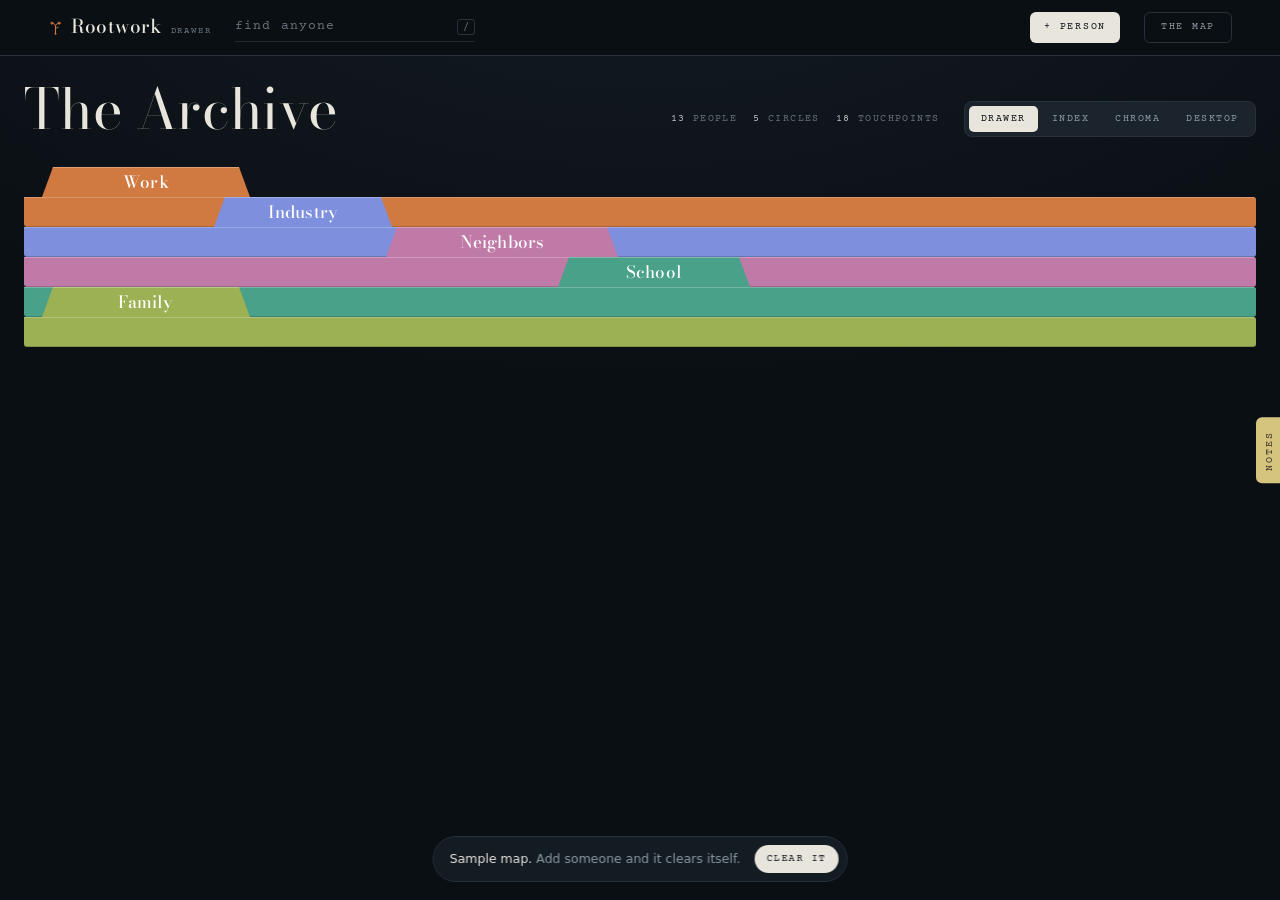
==== commit 812ea488: "Notes keep their line breaks; Cmd+Enter starts a new line Enter still keeps a note. Cmd+Enter (or Sh" ====
--- a/network/index.html
+++ b/network/index.html
@@ -91,7 +91,7 @@
       </h3>
       <div class="pad-body" id="pad-body">
         <div class="pad-list" id="pad-list"></div>
-        <textarea id="pad-input" rows="2" placeholder="Jot anything — ↵ to keep" aria-label="Write a note"></textarea>
+        <textarea id="pad-input" rows="2" placeholder="Jot anything. ↵ keeps it, ⌘↵ new line" aria-label="Write a note"></textarea>
       </div>
     </section>
 
--- a/network/network.css
+++ b/network/network.css
@@ -317,12 +317,6 @@
 .note .del{ float:right; color:var(--faint); font-size:12px; }
 .d-actions{ display:flex; gap:6px; padding-top:18px; }
 
-.tagrow{ display:flex; flex-wrap:wrap; gap:5px; }
-.tagrow span{
-  font-family:var(--mono); font-size:10.5px; letter-spacing:.06em;
-  border:1px solid var(--rule); border-radius:2px; padding:2px 6px; color:var(--muted);
-}
-
 /* ---------- modal ---------- */
 
 .scrim{
@@ -369,12 +363,6 @@
 .field textarea{ resize:vertical; min-height:66px; line-height:1.5; }
 .field .hint{ font-size:11px; color:var(--faint); }
 
-.helpgrid{ display:flex; flex-direction:column; gap:14px; }
-.helpgrid section h5{
-  margin:0 0 4px; font-family:var(--mono); font-size:9.5px; letter-spacing:.16em;
-  text-transform:uppercase; color:var(--faint); font-weight:500;
-}
-.helpgrid p{ margin:0 0 6px; font-size:13px; line-height:1.6; color:var(--ink-2); }
 .ex{
   font-family:var(--mono); font-size:12px; line-height:1.65;
   background:var(--field); border:1px solid var(--rule-soft); border-radius:var(--r);
@@ -549,7 +537,6 @@
 .card h3 .mini:hover{ color:var(--accent); background:var(--panel-2); }
 .legend-list .cname{ overflow:hidden; text-overflow:ellipsis; white-space:nowrap; }
 
-.circlechips{ display:flex; flex-wrap:wrap; gap:5px; }
 .cchip{
   display:inline-flex; align-items:center;
   border:1px solid var(--rule); border-radius:2px;
@@ -597,8 +584,7 @@
 .legend-list .lrow{ display:flex; align-items:center; border-radius:2px; }
 .legend-list .lrow:hover{ background:var(--panel-2); }
 .legend-list .lrow[data-off="1"]{ opacity:.38; }
-.legend-list .swatchbtn{ padding:5px 4px 5px 6px; display:flex; width:auto; flex:none; }
-.legend-list .swatchbtn:hover .swatch{ box-shadow:0 0 0 3px color-mix(in srgb, currentColor 22%, transparent); }
+
 .legend-list .lname{
   display:flex; align-items:center; gap:8px; flex:1; min-width:0;
   padding:4px 6px 4px 4px; font-size:12px; text-align:left;
@@ -676,7 +662,7 @@
 /* ---------- chip lists (schools, tags) ---------- */
 
 .chiplist{ display:flex; flex-wrap:wrap; gap:5px; align-items:center; }
-.cchip.school .lbl, .cchip.tag .lbl{ padding:3px 7px; font-size:12.5px; }
+.cchip.school .lbl{ padding:3px 7px; font-size:12.5px; }
 .cchip.school .lvl{
   padding:2px 6px; font-family:var(--mono); font-size:9.5px; letter-spacing:.1em;
   text-transform:uppercase; color:var(--muted);
@@ -684,7 +670,6 @@
 }
 .cchip.school .lvl:hover{ color:var(--accent); }
 .cchip.school .lvl.none{ color:var(--faint); opacity:.6; }
-.cchip.tag .lbl{ font-family:var(--mono); font-size:11px; color:var(--muted); }
 .chipinput{
   flex:1; min-width:110px;
   background:none; border:none; border-bottom:1px dashed var(--rule);
@@ -709,10 +694,6 @@
   text-transform:uppercase; color:var(--faint);
 }
 .cchip.tie .lbl:hover{ color:var(--accent); }
-.tiehint{
-  margin:6px 0 0; font-family:var(--mono); font-size:10px; letter-spacing:.06em;
-  color:var(--faint);
-}
 
 .fields dd{ display:flex; align-items:baseline; gap:7px; }
 .fields dd .val{ flex:1 1 auto; min-width:0; }
@@ -742,7 +723,6 @@
 .chiprow .chiplist{ min-width:0; }
 .chiprow .chipinput{ min-width:88px; }
 
-.d-kicker .due{ color:var(--warn); font-weight:500; }
 .blank{ margin:0; font-size:13px; color:var(--faint); }
 .btn.quiet{ background:none; border-color:transparent; color:var(--muted); }
 .btn.quiet:hover{ color:var(--accent); border-color:var(--rule); }
@@ -912,3 +892,188 @@
   margin-left:auto; font-size:9px; letter-spacing:.08em; text-transform:uppercase;
   color:var(--faint); white-space:nowrap;
 }
+
+/* ---------- the person form: an index card, not a form ---------- */
+
+.modal.pform{
+  width:min(520px, 100%);
+  border-radius:10px; border-color:color-mix(in srgb, var(--ink) 14%, transparent);
+  background:
+    linear-gradient(180deg, color-mix(in srgb, var(--ink) 4%, transparent), transparent 140px),
+    var(--panel);
+  box-shadow:0 50px 100px -40px #000, 0 0 0 1px rgba(255,255,255,.03) inset;
+  animation:pfin .38s var(--ease) both;
+}
+@keyframes pfin{
+  from{ opacity:0; transform:translateY(18px) rotate(-.6deg) scale(.985); }
+}
+.modal.pform > header{ display:none; }
+.modal.pform .mbody{ padding:18px 26px 6px; }
+
+.pf-top{ display:flex; align-items:center; gap:12px; margin-bottom:14px; }
+.pf-tab{
+  font-family:var(--typed); font-size:9.5px; letter-spacing:.2em; text-transform:uppercase;
+  color:var(--accent);
+}
+.pf-date{ font-family:var(--typed); font-size:9.5px; letter-spacing:.12em; text-transform:uppercase; color:var(--faint); }
+.pf-x{
+  margin-left:auto; width:28px; height:28px; border-radius:50%;
+  color:var(--faint); font-size:18px; line-height:1;
+  transition:color var(--fast) var(--ease), background var(--fast) var(--ease);
+}
+.pf-x:hover{ color:var(--ink); background:var(--panel-2); }
+
+/* the name is the card's headline */
+.pf-name{
+  width:100%; background:none; border:none; outline:none; padding:0 0 10px;
+  font-family:var(--display); font-weight:var(--wd); font-size:36px; line-height:1.1;
+  color:var(--ink);
+  border-bottom:1px solid var(--rule);
+  background-image:linear-gradient(var(--accent), var(--accent));
+  background-repeat:no-repeat; background-position:0 100%; background-size:0 1px;
+  transition:background-size .5s var(--ease);
+}
+.pf-name::placeholder{ color:color-mix(in srgb, var(--ink) 26%, transparent); font-style:italic; }
+.pf-name:focus{ background-size:100% 1px; }
+.pf-name.want{ animation:pfwant .36s ease; }
+@keyframes pfwant{ 25%{ transform:translateX(-6px); } 50%{ transform:translateX(5px); } 75%{ transform:translateX(-3px); } }
+
+/* the facts, typed on hairlines */
+.pf-lines{ display:grid; grid-template-columns:1fr 1fr; gap:0 24px; margin-top:6px; }
+.pf-line{
+  display:grid; grid-template-columns:76px 1fr; align-items:baseline; gap:10px;
+  padding:11px 0 7px; position:relative; cursor:text;
+  border-bottom:1px solid var(--rule-soft);
+}
+.pf-line:last-child{ grid-column:1 / -1; }
+.pf-line::after{
+  content:""; position:absolute; left:0; right:0; bottom:-1px; height:1px;
+  background:var(--accent); transform:scaleX(0); transform-origin:0 50%;
+  transition:transform .4s var(--ease);
+}
+.pf-line:focus-within::after{ transform:scaleX(1); }
+.pf-lbl{
+  font-family:var(--typed); font-size:9px; letter-spacing:.16em; text-transform:uppercase;
+  color:var(--faint); transition:color var(--fast) var(--ease);
+}
+.pf-line:focus-within .pf-lbl, .pf-sec:focus-within .pf-lbl{ color:var(--accent); }
+.pf-line input{
+  min-width:0; width:100%; background:none; border:none; outline:none; padding:0;
+  font-family:var(--typed); font-size:13px; color:var(--ink);
+}
+.pf-line input::placeholder, .pf-sec textarea::placeholder, .pf-newc::placeholder{
+  color:color-mix(in srgb, var(--ink) 24%, transparent);
+}
+
+.pf-sec{ display:grid; grid-template-columns:76px 1fr; gap:10px; align-items:start; padding:14px 0 4px; }
+.pf-sec .pf-lbl{ padding-top:7px; }
+.pf-chips{ display:flex; flex-wrap:wrap; gap:6px; align-items:center; }
+.pf-chip{
+  display:inline-flex; align-items:center; gap:7px;
+  padding:5px 11px 5px 9px; border-radius:999px;
+  font-size:12.5px; color:var(--muted);
+  border:1px solid var(--rule);
+  transition:color var(--fast) var(--ease), border-color var(--fast) var(--ease), background var(--fast) var(--ease), transform var(--fast) var(--ease);
+}
+.pf-chip i{ width:7px; height:7px; border-radius:50%; background:var(--hue); opacity:.5; transition:opacity var(--fast) var(--ease), transform var(--fast) var(--ease); }
+.pf-chip:hover{ color:var(--ink); border-color:color-mix(in srgb, var(--hue) 60%, transparent); }
+.pf-chip[data-on]{
+  color:var(--ink);
+  border-color:color-mix(in srgb, var(--hue) 75%, transparent);
+  background:color-mix(in srgb, var(--hue) 20%, transparent);
+}
+.pf-chip[data-on] i{ opacity:1; transform:scale(1.15); }
+.pf-chip b{
+  font-family:var(--typed); font-weight:400; font-size:8.5px; letter-spacing:.14em; text-transform:uppercase;
+  color:color-mix(in srgb, var(--hue) 70%, var(--ink));
+}
+.pf-chip.pop{ animation:pfpop .3s var(--ease); }
+@keyframes pfpop{ 40%{ transform:scale(1.08); } }
+.pf-newc{
+  width:110px; background:none; border:none; outline:none;
+  border-bottom:1px dashed var(--rule); padding:4px 2px;
+  font-family:var(--typed); font-size:11.5px; color:var(--ink);
+  transition:width .3s var(--ease), border-color var(--fast) var(--ease);
+}
+.pf-newc:focus{ width:150px; border-bottom-color:var(--accent); }
+.pf-sec textarea{
+  width:100%; min-height:44px; resize:vertical; background:none; outline:none;
+  border:none; border-bottom:1px solid var(--rule-soft); padding:6px 0;
+  font-family:var(--ui); font-size:13.5px; line-height:1.55; color:var(--ink);
+}
+.pf-sec textarea:focus{ border-bottom-color:var(--accent); }
+
+.modal.pform footer{ padding:14px 26px 22px; gap:10px; }
+.pf-key{ font-family:var(--typed); font-size:9.5px; letter-spacing:.12em; text-transform:uppercase; color:var(--faint); margin-right:auto; }
+.pf-cancel{
+  font-family:var(--typed); font-size:10px; letter-spacing:.16em; text-transform:uppercase;
+  color:var(--muted); padding:9px 12px; border-radius:6px;
+  transition:color var(--fast) var(--ease);
+}
+.pf-cancel:hover{ color:var(--ink); }
+.pf-go{
+  font-family:var(--typed); font-size:10px; letter-spacing:.18em; text-transform:uppercase;
+  color:var(--ground); background:var(--ink); padding:10px 18px; border-radius:6px;
+  transition:transform var(--fast) var(--ease), background var(--fast) var(--ease);
+}
+.pf-go:hover{ background:#fff; }
+.pf-go:active{ transform:scale(.96); }
+
+@media (max-width:560px){
+  .modal.pform .mbody{ padding:16px 18px 4px; }
+  .pf-lines{ grid-template-columns:1fr; }
+  .pf-name{ font-size:30px; }
+  .pf-key{ display:none; }
+  .modal.pform footer{ padding:12px 18px 18px; }
+}
+@media (prefers-reduced-motion:reduce){
+  .modal.pform, .pf-chip.pop, .pf-name.want{ animation:none; }
+}
+
+/* the map's search says why someone came up */
+.results .rmeta i{
+  font-style:normal; font-family:var(--mono); font-size:9px; letter-spacing:.12em; text-transform:uppercase;
+  opacity:.6; margin-right:3px;
+}
+.results mark{ background:color-mix(in srgb, var(--accent) 34%, transparent); color:inherit; border-radius:2px; padding:0 1px; }
+
+/* ---------- the sample map says what it is ---------- */
+.sample-note{
+  position:fixed; left:50%; bottom:18px; z-index:20;
+  transform:translateX(-50%);
+  display:flex; align-items:center; gap:14px;
+  padding:8px 8px 8px 16px; border-radius:999px;
+  background:color-mix(in srgb, var(--panel) 92%, transparent);
+  border:1px solid var(--rule);
+  box-shadow:0 20px 50px -24px #000;
+  backdrop-filter:blur(10px); -webkit-backdrop-filter:blur(10px);
+  font-size:12.5px; color:var(--muted); white-space:nowrap;
+  animation:samplein .5s var(--ease) .6s both;
+}
+.sample-note[hidden]{ display:none; }
+.sample-note b{ color:var(--ink); font-weight:500; }
+.sample-note button{
+  font-family:var(--mono); font-size:9.5px; letter-spacing:.16em; text-transform:uppercase;
+  padding:7px 12px; border-radius:999px; color:var(--ground); background:var(--ink);
+  transition:background var(--fast) var(--ease), transform var(--fast) var(--ease);
+}
+.sample-note button:hover{ background:#fff; }
+.sample-note button:active{ transform:scale(.95); }
+@keyframes samplein{ from{ opacity:0; transform:translate(-50%, 12px); } }
+@media (max-width:560px){
+  .sample-note{ bottom:12px; font-size:11.5px; gap:10px; padding-left:12px; }
+}
+@media (prefers-reduced-motion:reduce){ .sample-note{ animation:none; } }
+
+/* a phone only gets a row once there is one; until then "+ phone" waits,
+   faint, beside the email */
+.fields .ph-add{
+  margin-left:8px; font-family:var(--mono); font-size:9.5px; letter-spacing:.12em;
+  text-transform:uppercase; color:var(--faint); opacity:0; transition:opacity .18s ease;
+}
+.fields dd:hover .ph-add, .fields .ph-add:focus, .fields .ph-add:focus-within{ opacity:1; }
+.fields .ph-add:hover{ color:var(--accent); }
+@media (hover:none){ .fields .ph-add{ opacity:.6; } }
+
+/* a note keeps the lines it was written in */
+.note .val{ white-space:pre-wrap; word-break:break-word; }
--- a/network/archive.css
+++ b/network/archive.css
@@ -38,16 +38,19 @@
 .archive.in .arc-scroll{ opacity:1; transform:none; }
 
 .arc-scroll{
-  position:relative; flex:1; overflow-y:auto; overflow-x:hidden;
+  position:relative; flex:1; overflow-y:auto; overflow-x:clip;   /* clip: never scrolled sideways */
   opacity:0; transform:translateY(14px) scale(.994); transform-origin:50% 0;
   transition:opacity var(--slow) var(--ease), transform var(--slow) var(--ease);
   padding:0 0 80px;
   scrollbar-width:thin;
 }
 .arc-wrap{
-  width:min(1020px, calc(100% - 48px));
+  /* one width for every design, so switching never moves the margins */
+  width:min(1320px, calc(100% - 48px));
   margin:0 auto;
-}
+  position:relative;
+}
+/* the workspaces get the window; the documents keep their column */
 
 /* ---------- head ---------- */
 
@@ -56,7 +59,7 @@
   grid-template-columns:minmax(0, 1fr) auto;
   grid-template-areas:"crumb crumb" "title apparatus";
   align-items:end; gap:0 var(--s6);
-  padding:var(--s6) 0 var(--s5);
+  padding:var(--s4) 0 var(--s4);
   opacity:0; transform:translateY(-8px);
   transition:opacity var(--slow) var(--ease), transform var(--slow) var(--ease);
 }
@@ -85,8 +88,8 @@
 
 .arc-title{
   font-family:var(--display); font-weight:var(--wd);
-  font-size:clamp(40px, 6.4vw, 68px); line-height:1.02;
-  letter-spacing:.005em; margin:10px 0 0; color:var(--ink);
+  font-size:clamp(32px, 4.4vw, 50px); line-height:1.02;
+  letter-spacing:.005em; margin:4px 0 0; color:var(--ink);
   text-wrap:balance;
 }
 .arc-title em{ font-style:italic; }
@@ -125,17 +128,36 @@
 }
 .arc-mark:hover em{ color:var(--accent); }
 
-.arc-find{ position:relative; flex:1; max-width:340px; }
-.arc-find svg{
-  position:absolute; left:10px; top:50%; transform:translateY(-50%);
-  width:13px; height:13px; color:var(--faint); pointer-events:none;
-}
+.arc-find{
+  /* no box: typed words on one hairline that draws in when you are in it */
+  position:relative; flex:0 1 auto; width:240px; max-width:40vw;
+  display:flex; align-items:center; gap:8px;
+  padding:4px 0; cursor:text;
+  border-bottom:1px solid var(--rule-soft);
+  transition:width .42s var(--ease);
+}
+.arc-find::after{
+  content:""; position:absolute; left:0; right:0; bottom:-1px; height:1px;
+  background:var(--accent); transform:scaleX(0); transform-origin:0 50%;
+  transition:transform .42s var(--ease);
+}
+.arc-find:focus-within{ width:360px; }
+.arc-find:focus-within::after{ transform:scaleX(1); }
 .arc-find input{
-  width:100%; background:var(--field); border:1px solid var(--rule); border-radius:var(--r);
-  padding:6px 8px 6px 28px; font-size:13px; outline:none;
-}
-.arc-find input:focus{ border-color:var(--accent); }
-.arc-find input::placeholder{ color:var(--faint); }
+  flex:1; min-width:0; background:none; border:none; outline:none; padding:0;
+  font-family:var(--typed); font-size:13px; letter-spacing:.04em; color:var(--ink);
+  -webkit-appearance:none; appearance:none;
+}
+.arc-find input::-webkit-search-cancel-button{ -webkit-appearance:none; }
+.arc-find input::placeholder{ color:var(--faint); letter-spacing:.08em; transition:color var(--fast) var(--ease); }
+.arc-find:hover input::placeholder{ color:var(--muted); }
+.arc-find kbd{
+  flex:none; font-family:var(--typed); font-size:10px; line-height:1; color:var(--faint);
+  padding:2px 5px; border:1px solid var(--rule); border-radius:3px;
+  transition:opacity var(--fast) var(--ease);
+}
+.arc-find:focus-within kbd{ opacity:0; }
+@media (hover:none){ .arc-find kbd{ display:none; } }
 
 .arc-map{
   margin-left:auto; flex:none;
@@ -152,7 +174,9 @@
 
 .folder{
   position:relative;
-  margin-top:calc(var(--tab-h) * -1 + 4px);        /* tabs interleave, as in a drawer */
+  /* flush, so no strip of background shows between one folder and the next —
+     that gap used to cut a black line straight through the tab */
+  margin-top:calc(var(--tab-h) * -1);
   --lift:0px;
   opacity:0; transform:translateY(18px);
   animation:deal .5s var(--ease) forwards;
@@ -165,8 +189,9 @@
 .folder .tab{
   position:relative; z-index:2;
   display:block; height:var(--tab-h);
-  margin-left:var(--tab-x);
-  width:var(--tab-w, 208px);
+  /* staggered across the drawer, but never past its right edge */
+  width:min(var(--tab-w, 208px), calc(100% - 16px));
+  margin-left:max(0px, min(var(--tab-x), calc(100% - min(var(--tab-w, 208px), calc(100% - 16px)) - 8px)));
   padding:0 16px;
   color:#fff;
   font-family:var(--display); font-weight:var(--wd-b); font-size:17px; letter-spacing:.012em;
@@ -189,6 +214,8 @@
 .folder .band{
   position:relative; z-index:1;
   background:var(--hue);
+  /* the fold between folders, drawn rather than left as a gap */
+  box-shadow:inset 0 1px 0 rgba(255,255,255,.22), inset 0 -1px 0 rgba(0,0,0,.18);
   border-radius:0 3px 3px 3px;
   min-height:var(--band-h);
   cursor:pointer;
@@ -198,22 +225,6 @@
 .folder:hover .band{ filter:brightness(1.06); }
 .folder.open .band{ cursor:default; }
 
-/* what the folder says about itself, typed straight onto the colour */
-.folder .filed{
-  display:grid;
-  grid-template-columns:52px 1fr auto;
-  gap:0 24px; align-items:start;
-  padding:16px 20px 4px;
-  font-family:var(--typed); font-size:10px; line-height:1.75;
-  letter-spacing:.06em;
-  color:rgba(255,255,255,.82);
-  opacity:0; transform:translateY(-6px);
-  transition:opacity var(--fast) var(--ease), transform var(--fast) var(--ease);
-}
-.folder.open .filed{ opacity:1; transform:none; transition-delay:.1s; }
-.folder .filed .no{ opacity:.66; letter-spacing:.14em; }
-.folder .filed .when{ text-align:right; opacity:.72; white-space:nowrap; }
-
 /* the entries, revealed by opening */
 .folder .inside{
   display:grid; grid-template-rows:0fr;
@@ -221,7 +232,10 @@
 }
 .folder.open .inside{ grid-template-rows:1fr; }
 .folder .inside > div{ overflow:hidden; }
-.entries{ padding:6px 20px 18px; }
+.entries{ padding:16px 20px 18px; }
+/* the next folder's tab rides up over this one, so an open folder keeps a
+   tab's worth of room under its last entry */
+.folder.open .entries{ padding-bottom:calc(var(--tab-h) + 12px); }
 
 .entry-row{
   display:grid; grid-template-columns:1fr auto;
@@ -245,8 +259,8 @@
 }
 .entry-row .who span{ overflow:hidden; text-overflow:ellipsis; white-space:nowrap; }
 .entry-row .role{
-  font-family:var(--typed); font-size:9.5px; letter-spacing:.1em; text-transform:uppercase;
-  color:rgba(255,255,255,.66); flex:none;
+  font-family:var(--ui); font-size:12px; letter-spacing:0; text-transform:none;
+  color:rgba(255,255,255,.7); flex:none;
 }
 .entry-row .stamp{
   font-family:var(--typed); font-size:9.5px; letter-spacing:.12em; text-transform:uppercase;
@@ -381,13 +395,6 @@
 }
 .file .acts .btn:hover{ background:rgba(255,255,255,.22); border-color:#fff; }
 
-/* ---------- opening it ---------- */
-
-.arc-open{
-  position:relative;
-}
-.arc-open .n{ font-family:var(--typed); font-size:9.5px; letter-spacing:.14em; }
-
 @media (max-width:880px){
   .arc-wrap{ width:calc(100% - 28px); }
   .archive{ --tab-h:26px; }
@@ -395,8 +402,6 @@
   .file .edge{ display:none; }
   .entry-row{ grid-template-columns:1fr; gap:3px; }
   .entry-row .stamp{ grid-column:1; }
-  .folder .filed{ grid-template-columns:1fr; gap:2px; padding:14px 16px 2px; }
-  .folder .filed .when{ text-align:left; }
   .entries{ padding:4px 16px 16px; }
   .file .jacket{ padding:24px 18px 22px; }
   .sheet.entry{ grid-template-columns:1fr; gap:8px; }
@@ -451,34 +456,13 @@
 
 .index{ margin-top:18px; }
 
-.ix-legend{
-  display:grid; grid-template-columns:1fr 1.6fr .6fr; gap:34px;
-  padding-bottom:16px; border-bottom:1px solid var(--rule);
-}
-.ix-legend h5{
-  margin:0 0 8px;
-  font-family:var(--typed); font-size:9px; letter-spacing:.2em; text-transform:uppercase;
-  color:var(--faint); font-weight:500;
-}
-.ix-legend p{ margin:0; font-size:12.5px; line-height:1.6; color:var(--muted); max-width:46ch; }
-.ix-big{
-  font-family:var(--display); font-size:44px; line-height:.9; color:var(--ink) !important;
-}
-.ix-f{
-  display:flex; align-items:center; gap:8px; width:100%;
-  padding:2px 0; font-family:var(--typed); font-size:10.5px; letter-spacing:.08em;
-  color:var(--muted); text-align:left;
-}
-.ix-f i{ width:6px; height:6px; border-radius:50%; flex:none; }
-.ix-f span{ margin-left:auto; color:var(--faint); }
-.ix-f:hover{ color:var(--ink); }
-.ix-f[data-on]{ color:var(--accent); }
-.ix-all{ margin-top:6px; color:var(--faint); }
-
 .ix-grid{ margin-top:2px; }
 .ix-row{
   display:grid;
-  grid-template-columns:44px minmax(150px, 1.1fr) minmax(0, 1.2fr) minmax(0, .7fr) auto 76px;
+  /* every row is its own grid, so every track is a fixed share: an auto
+     track sized by the circle dots made the columns start at a different
+     place on each row */
+  grid-template-columns:44px minmax(150px, 1.1fr) minmax(0, 1.2fr) minmax(0, .7fr) 46px 76px;
   gap:16px; align-items:baseline; width:100%; text-align:left;
   padding:12px 6px 8px; border-bottom:1px solid var(--rule-soft);
   color:var(--ink-2);
@@ -497,30 +481,16 @@
   overflow:hidden; text-overflow:ellipsis; white-space:nowrap;
 }
 .ix-fact, .ix-where{
-  font-family:var(--typed); font-size:10px; letter-spacing:.1em; text-transform:uppercase;
+  font-family:var(--ui); font-size:12.5px; letter-spacing:0; text-transform:none;
   color:var(--muted); overflow:hidden; text-overflow:ellipsis; white-space:nowrap;
 }
 .ix-where{ color:var(--faint); }
-.ix-tags{ display:inline-flex; gap:3px; }
+.ix-tags{ display:inline-flex; flex-wrap:wrap; gap:3px; min-width:0; }
 .ix-tags i{ width:5px; height:5px; border-radius:50%; display:block; }
 .ix-when{
   font-family:var(--typed); font-size:9.5px; letter-spacing:.12em; text-transform:uppercase;
   color:var(--faint); text-align:right;
 }
-.ix-read{
-  position:fixed; left:0; right:0; bottom:0; z-index:3;
-  padding:13px clamp(24px, 6vw, 80px); min-height:44px;
-  border-top:1px solid var(--rule);
-  background:color-mix(in srgb, var(--ground-2) 92%, transparent);
-  backdrop-filter:blur(10px);
-  font-family:var(--typed); font-size:11px; letter-spacing:.06em;
-  color:var(--faint); opacity:0; transition:opacity .2s var(--ease);
-}
-.ix-read[data-on]{ opacity:1; color:var(--accent); }
-.ix-read[data-on]::after{
-  content:"\2588"; margin-left:2px; animation:blink 1s steps(2) infinite;
-}
-@keyframes blink{ 50%{ opacity:0; } }
 
 /* ==========================================================================
    Design 6 — Chroma
@@ -528,7 +498,7 @@
 
 .chroma{ position:relative; margin-top:18px; display:flex; flex-direction:column; gap:14px; }
 .ch-aura{
-  position:absolute; inset:-10%; pointer-events:none; z-index:0;
+  position:fixed; inset:0; pointer-events:none; z-index:0;   /* the whole window: its edges are the window's */
   background:radial-gradient(420px 420px at var(--ax, 50%) var(--ay, 30%), rgba(255,255,255,.07), transparent 70%);
 }
 .ch-band{
@@ -592,8 +562,8 @@
 }
 .ch-s{
   display:block; height:0; overflow:hidden;
-  font-family:var(--typed); font-size:9px; letter-spacing:.16em; text-transform:uppercase;
-  color:rgba(255,255,255,.7);
+  font-family:var(--ui); font-size:12px; line-height:18px; letter-spacing:0;
+  color:rgba(255,255,255,.72);
   transition:height .25s var(--ease);
 }
 .ch-name:hover .ch-t{
@@ -604,26 +574,55 @@
     1.5px 0 0 rgba(90,180,255,.75),
     0 0 30px rgba(255,255,255,.5);
 }
-.ch-name:hover .ch-s{ height:14px; }
+.ch-name:hover .ch-s{ height:20px; }   /* room for descenders: g, p, y */
 .ch-empty{
   font-family:var(--typed); font-size:9.5px; letter-spacing:.18em; text-transform:uppercase;
   color:rgba(255,255,255,.5);
 }
 
+/* The pane belongs to the window, not to the page: scroll anywhere and it
+   still opens in front of you, flying out of the name you clicked. */
+.ch-scrim{
+  position:fixed; inset:0; z-index:44;
+  background:rgba(6,9,12,.62);
+  opacity:0; transition:opacity .2s var(--ease);
+}
+.ch-scrim.on{ opacity:1; }
+.ch-scrim[hidden]{ display:none; }
+
 .ch-pane{
-  position:absolute; z-index:5; left:50%; top:50%;
-  width:min(420px, 84%);
-  transform:translate(-50%, -50%) scale(.92);
-  transform-origin:var(--fx, 50%) var(--fy, 50%);
-  padding:24px 24px 20px; border-radius:5px;
-  background:color-mix(in srgb, var(--hue) 22%, rgba(12,17,22,.86));
-  border:1px solid rgba(255,255,255,.22);
-  backdrop-filter:blur(18px) saturate(1.2);
-  box-shadow:0 50px 90px -40px #000;
-  opacity:0; transition:opacity .3s var(--ease), transform .34s var(--ease);
-}
-.ch-pane.on{ opacity:1; transform:translate(-50%, -50%) scale(1); }
+  position:fixed; z-index:45; left:50%; top:50%;
+  width:min(440px, calc(100% - 32px));
+  padding:24px 24px 20px; border-radius:7px;
+  background:color-mix(in srgb, var(--hue) 30%, rgba(12,17,22,.94));
+  border:1px solid rgba(255,255,255,.24);
+  box-shadow:0 60px 110px -44px #000, 0 0 0 1px rgba(255,255,255,.05) inset;
+  overflow:hidden;
+  /* dealt from the name: it starts there, small and tipped back, and swings
+     up flat into the middle of the window. Transform and opacity only, so it
+     stays smooth; closing tips it back into the name, quicker. */
+  transform:translate(calc(-50% + var(--fx, 0px)), calc(-50% + var(--fy, 0px)))
+            perspective(900px) rotateX(-38deg) scale(.32);
+  opacity:0;
+  will-change:transform, opacity;
+  transition:transform .26s cubic-bezier(.5,0,.75,0), opacity .2s ease-in;
+}
+.ch-pane.on{
+  transform:translate(-50%, -50%);
+  opacity:1;
+  transition:transform .46s cubic-bezier(.2,.9,.25,1.04), opacity .18s ease-out;
+}
+/* the glass blur is the expensive part, so it waits until the pane has landed */
+.ch-pane.on:not(.enter){ backdrop-filter:blur(20px) saturate(1.25); -webkit-backdrop-filter:blur(20px) saturate(1.25); }
 .ch-pane[hidden]{ display:none; }
+/* a light passes across it as it lands */
+.ch-pane::before{
+  content:""; position:absolute; inset:0; pointer-events:none;
+  background:linear-gradient(105deg, transparent 30%, rgba(255,255,255,.22) 48%, transparent 62%);
+  transform:translateX(-120%);
+}
+.ch-pane.on::before{ animation:sheen .6s var(--ease) .1s 1; }
+@keyframes sheen{ to{ transform:translateX(120%); } }
 .ch-pane .ch-x{
   position:absolute; top:12px; right:14px; color:rgba(255,255,255,.6); font-size:18px; line-height:1;
 }
@@ -649,16 +648,9 @@
   color:rgba(255,255,255,.6); padding-top:3px;
 }
 .ch-pane dd{ margin:0; word-break:break-word; }
-.ch-last{
-  margin:16px 0 0; font-family:var(--display); font-style:italic; font-size:16px; line-height:1.5;
-  color:rgba(255,255,255,.88);
-}
-.ch-acts{ display:flex; gap:6px; margin-top:20px; }
-.ch-acts .btn{ background:rgba(255,255,255,.14); border-color:rgba(255,255,255,.34); color:#fff; }
-.ch-acts .btn:hover{ background:rgba(255,255,255,.24); border-color:#fff; }
 
 @media (max-width:880px){
-  .ix-legend{ grid-template-columns:1fr; gap:18px; }
+
   .ix-row{ grid-template-columns:34px 1fr auto; gap:10px; }
   .ix-fact, .ix-where{ display:none; }
   .ch-names{ gap:2px 18px; }
@@ -729,8 +721,7 @@
   color:var(--ink);
 }
 .fkind{
-  font-family:var(--typed); font-size:10px; letter-spacing:.12em; text-transform:uppercase;
-  color:var(--muted);
+  font-family:var(--ui); font-size:12.5px; letter-spacing:0; color:var(--muted);
 }
 .fprev-in dl{
   display:grid; grid-template-columns:max-content 1fr; gap:5px 16px;
@@ -740,10 +731,7 @@
   font-size:9px; letter-spacing:.16em; text-transform:uppercase; color:var(--faint); padding-top:2px;
 }
 .fprev-in dd{ margin:0; color:var(--ink-2); word-break:break-word; }
-.flast{
-  margin:16px 0 0; padding-left:10px; border-left:2px solid var(--rule);
-  font-size:13px; line-height:1.55; color:var(--ink-2); font-style:italic;
-}
+
 .fprev-in .facts{ display:flex; gap:6px; margin-top:18px; flex-wrap:wrap; }
 
 .fw-icons{
@@ -813,7 +801,6 @@
 
 /* A folder closing is not a folder opening run backwards: it goes faster. */
 .folder:not(.open) .inside{ transition-duration:.26s; }
-.folder:not(.open) .filed{ transition-duration:.12s; }
 
 /* The jacket unfolds from its tab rather than appearing whole. */
 .file .jacket{
@@ -862,281 +849,1010 @@
 .grouping button:hover{ color:var(--ink); }
 .grouping button[data-on]{ color:var(--accent); border-color:color-mix(in srgb, var(--accent) 45%, transparent); }
 
-/* ==========================================================================
-   Design 8 — Studio
-   Outliner, nodes, inspector. The shape a mind-map editor takes, with the
-   network in it instead of a document.
-   ========================================================================== */
-
-.studio{ margin-top:var(--s4); }
-.sd-top{
-  display:flex; align-items:flex-end; gap:var(--s5); flex-wrap:wrap;
-  padding-bottom:var(--s3);
-}
-.sd-title h3{
-  margin:0; font-family:var(--display); font-weight:var(--wd); font-size:26px; line-height:1.1;
-  color:var(--ink);
-}
-.sd-title span{
-  display:block; margin-top:4px;
-  font-family:var(--typed); font-size:9.5px; letter-spacing:.14em; text-transform:uppercase;
+/* ---------- editing in place ---------- */
+
+.edit{
+  display:inline-block; border-radius:3px;
+  border-bottom:1px dashed transparent;
+  padding:0 3px; margin:0 -3px; cursor:text; min-width:1.5em;
+  transition:background var(--fast) var(--ease), border-color var(--fast) var(--ease);
+}
+.edit:hover{ background:color-mix(in srgb, currentColor 10%, transparent); border-bottom-color:currentColor; }
+.edit:focus-visible{ outline:2px solid var(--accent); outline-offset:1px; }
+dd.edit{ display:block; }
+.arc-input{
+  font:inherit; color:inherit; width:100%; min-width:120px;
+  background:color-mix(in srgb, var(--ground) 55%, transparent);
+  border:1px solid var(--accent); border-radius:3px;
+  padding:1px 4px; margin:-1px -4px; outline:none;
+}
+.sheet .arc-input{ background:rgba(255,255,255,.7); color:#241f19; }
+.sheet .edit:hover{ background:rgba(40,30,18,.07); }
+
+/* A render nobody asked for — data caught up underneath — arrives without
+   the entrance the first one earned. */
+.arc-body.still .folder,
+.arc-body.still .entry-row,
+.arc-body.still .sheet,
+.arc-body.still .sheet-adds,
+.arc-body.still .ix-row,
+.arc-body.still .ch-band,
+.arc-body.still .ch-name,
+.arc-body.still .file,
+.arc-body.still .fw{
+  animation:none !important;
+  opacity:1 !important;
+  transform:none !important;
+}
+
+/* ---------- desktop, in motion ---------- */
+
+.fw-cols .frow{
+  opacity:0;
+  animation:rowin .3s var(--ease) forwards;
+  animation-delay:calc(var(--r, 0) * 18ms);
+}
+@keyframes rowin{ from{ opacity:0; transform:translateX(-6px); } to{ opacity:1; transform:none; } }
+.arc-body.still .fw-cols .frow{ animation:none; opacity:1; }
+.fprev-in{
+  animation:previn .34s var(--ease);
+}
+@keyframes previn{
+  from{ opacity:0; transform:translateY(8px); }
+  to{ opacity:1; transform:none; }
+}
+.fw-icons .fitem{
+  opacity:0; animation:rowin .3s var(--ease) forwards;
+  animation-delay:calc(var(--r, 0) * 14ms);
+}
+.frow .fic svg, .fitem .fic svg{ transition:transform var(--fast) var(--ease); }
+.frow:hover .fic svg, .fitem:hover .fic svg{ transform:scale(1.12) rotate(-3deg); }
+.frow.on .fic svg{ transform:scale(1.06); }
+
+/* ---------- the record's three parts, editable anywhere ---------- */
+
+.editor{
+  display:flex; flex-direction:column; gap:var(--s3);
+  margin-top:var(--s4); padding-top:var(--s3);
+  border-top:1px solid color-mix(in srgb, currentColor 18%, transparent);
+}
+.ed-row{ display:grid; grid-template-columns:76px 1fr; gap:var(--s3); align-items:start; }
+.ed-label{
+  font-family:var(--typed); font-size:8.5px; letter-spacing:.16em; text-transform:uppercase;
+  opacity:.6; padding-top:5px;
+}
+.ed-chips{ display:flex; flex-wrap:wrap; gap:4px; align-items:center; }
+.ed-chip{
+  display:inline-flex; align-items:center; gap:2px;
+  border:1px solid color-mix(in srgb, var(--hue) 60%, transparent);
+  border-radius:999px; padding:2px 4px 2px 9px; font-size:11.5px;
+}
+.ed-chip.main{ background:color-mix(in srgb, var(--hue) 26%, transparent); }
+.ed-chip button{
+  color:inherit; opacity:.5; font-size:13px; line-height:1; padding:0 4px;
+}
+.ed-chip button:hover{ opacity:1; }
+.ed-add{
+  font-family:var(--typed); font-size:9px; letter-spacing:.12em; text-transform:uppercase;
+  opacity:.55; padding:3px 6px; border-radius:4px;
+  border:1px dashed color-mix(in srgb, currentColor 35%, transparent);
+}
+.ed-add:hover{ opacity:1; }
+.ed-list{ display:flex; flex-direction:column; gap:5px; align-items:flex-start; }
+.ed-item{
+  display:grid; grid-template-columns:1fr auto; align-items:baseline; gap:6px;
+  width:100%;
+}
+.ed-item .ed-when{
+  grid-column:1 / -1;
+  font-family:var(--typed); font-size:8.5px; letter-spacing:.12em; text-transform:uppercase;
+  opacity:.5;
+}
+.ed-text{
+  font-size:12.5px; line-height:1.5; cursor:text;
+  border-bottom:1px dashed transparent; border-radius:3px;
+  padding:1px 3px; margin:0 -3px; min-height:1.2em; min-width:3em;
+}
+.ed-text:empty::before{ content:"empty"; opacity:.4; }
+.ed-text:hover{ background:color-mix(in srgb, currentColor 10%, transparent); }
+.ed-x{ opacity:0; font-size:13px; line-height:1; padding:0 3px; color:inherit; }
+.ed-item:hover .ed-x, .ed-x:focus-visible{ opacity:.55; }
+.ed-x:hover{ opacity:1; color:var(--accent); }
+.arc-input.ed-area{ resize:vertical; line-height:1.5; }
+
+/* on paper, the editor takes the paper's ink */
+.sheet .editor, .fprev-in .editor{ color:inherit; }
+.file .editor{ color:#fff; }
+.file .ed-add{ border-color:rgba(255,255,255,.4); }
+
+/* the little circle chooser */
+.arc-pick{
+  position:fixed; z-index:60; min-width:180px; max-height:300px; overflow:auto;
+  background:var(--panel); border:1px solid var(--rule); border-radius:6px;
+  box-shadow:var(--shadow); padding:4px;
+}
+.arc-pick button[data-pick]{
+  display:flex; align-items:center; gap:8px; width:100%; text-align:left;
+  padding:6px 8px; border-radius:4px; font-size:12.5px; color:var(--ink-2);
+}
+.arc-pick button[data-pick]:hover{ background:var(--panel-2); color:var(--ink); }
+.arc-pick i{ width:7px; height:7px; border-radius:50%; flex:none; }
+.arc-new{ display:flex; gap:4px; padding:5px 4px 3px; border-top:1px solid var(--rule-soft); margin-top:3px; }
+.arc-new input{
+  flex:1; min-width:0; background:var(--field); border:1px solid var(--rule);
+  border-radius:3px; padding:5px 7px; font-size:12.5px; outline:none; color:var(--ink);
+}
+.arc-new input:focus{ border-color:var(--accent); }
+.arc-new button{
+  padding:5px 10px; border:1px solid var(--rule); border-radius:3px;
+  font-size:11.5px; color:var(--muted);
+}
+.arc-new button:hover{ color:var(--ink); border-color:var(--muted); }
+
+@media (max-width:880px){
+  .ed-row{ grid-template-columns:1fr; gap:var(--s1); }
+  .ed-label{ padding-top:0; }
+}
+
+/* ---------- desktop, more of it ---------- */
+
+.fcol{ position:relative; }
+.fw-marker{
+  position:absolute; left:0; top:0; z-index:0; pointer-events:none;
+  border-radius:4px; background:var(--accent);
+  opacity:0;
+  transition:transform .26s var(--ease), width .26s var(--ease),
+             height .26s var(--ease), opacity .18s var(--ease);
+}
+.frow{ position:relative; z-index:1; }
+.frow.on{ background:none; }                 /* the marker carries the colour now */
+
+/* the facts type themselves out, top to bottom */
+.fprev-in dl dt, .fprev-in dl dd{
+  opacity:0; animation:factin .3s var(--ease) forwards;
+}
+.fprev-in dl dt{ animation-delay:calc(var(--i, 0) * 26ms + 90ms); }
+.fprev-in dl dd{ animation-delay:calc(var(--i, 0) * 26ms + 110ms); }
+@keyframes factin{ from{ opacity:0; transform:translateY(4px); } to{ opacity:1; transform:none; } }
+.arc-body.still .fprev-in dl dt,
+.arc-body.still .fprev-in dl dd,
+.arc-body.still .fprev-in{ animation:none; opacity:1; transform:none; }
+
+/* the big file glyph settles in */
+.fprev-in .fic.big{
+  display:inline-block;
+  animation:glyphin .5s var(--ease) both;
+}
+@keyframes glyphin{
+  from{ opacity:0; transform:translateY(6px) scale(.9) rotate(-4deg); }
+  to{ opacity:1; transform:none; }
+}
+
+/* icon view pops rather than fades */
+.fw-icons .fitem{
+  animation:popin .34s var(--ease) forwards;
+}
+@keyframes popin{
+  from{ opacity:0; transform:scale(.88) translateY(6px); }
+  to{ opacity:1; transform:none; }
+}
+.fw-icons .fitem.on .fic svg{ animation:nudge .32s var(--ease); }
+@keyframes nudge{
+  40%{ transform:translateY(-3px) scale(1.1); }
+  to{ transform:none; }
+}
+
+/* the window's own chrome answers the pointer */
+.fw-bar .lights i{ transition:transform var(--fast) var(--ease), filter var(--fast) var(--ease); }
+.fw-bar:hover .lights i{ filter:brightness(1.25); }
+.fw-bar:hover .lights i:nth-child(2){ transform:translateY(-1px); }
+.fw-modes button{ transition:color var(--fast) var(--ease), background var(--fast) var(--ease), transform var(--fast) var(--ease); }
+.fw-modes button:active{ transform:scale(.92); }
+.fw-path b, .fw-path span{ transition:color var(--fast) var(--ease); }
+
+/* ---------- schools, editable anywhere ---------- */
+
+.ed-chip.school{
+  --hue:currentColor;
+  border-color:color-mix(in srgb, currentColor 32%, transparent);
+  padding-left:3px; gap:3px;
+}
+.ed-name{
+  padding:0 5px; border-radius:999px; cursor:text;
+  transition:background var(--fast) var(--ease);
+}
+.ed-name:hover{ background:color-mix(in srgb, currentColor 12%, transparent); }
+.ed-name .arc-input{ min-width:9em; margin:0; }
+.ed-deg{
+  font-family:var(--typed); font-size:9px; letter-spacing:.1em;
+  padding:1px 6px; border-radius:999px; opacity:1 !important;
+  background:color-mix(in srgb, currentColor 14%, transparent);
+  transition:background var(--fast) var(--ease), transform var(--fast) var(--ease);
+}
+.ed-deg.none{ background:none; border:1px dashed color-mix(in srgb, currentColor 30%, transparent); opacity:.6 !important; }
+.ed-deg:hover{ background:color-mix(in srgb, currentColor 24%, transparent); }
+.ed-deg:active{ transform:scale(.94); }
+.arc-input.ed-inline{ width:12em; min-width:0; margin:0; padding:2px 6px; font-size:11.5px; }
+.ed-chip.school{ animation:chipin .28s var(--ease); }
+@keyframes chipin{ from{ opacity:0; transform:scale(.9); } }
+.arc-body.still .ed-chip.school{ animation:none; }
+
+.arc-pick.deg{ min-width:0; display:grid; grid-template-columns:repeat(3, auto); gap:2px; }
+.arc-pick.deg button{
+  padding:5px 10px; border-radius:4px; font-family:var(--typed); font-size:11px;
+  letter-spacing:.06em; color:var(--ink-2); text-align:center;
+}
+.arc-pick.deg button:hover, .arc-pick.deg button:focus-visible{ background:var(--panel-2); color:var(--ink); outline:none; }
+.arc-pick.deg button[data-on]{ background:var(--accent); color:#fff; }
+.arc-pick.deg button[data-pick=""]{ grid-column:1 / -1; font-family:var(--ui); letter-spacing:0; color:var(--muted); }
+.arc-pick{ animation:pickin .2s var(--ease); transform-origin:top left; }
+@keyframes pickin{ from{ opacity:0; transform:translateY(-4px) scale(.97); } }
+
+/* ---------- desktop, cooler ---------- */
+
+/* @property lets the desk's colour glide between folders instead of snapping */
+@property --desk{ syntax:'<color>'; inherits:true; initial-value:#7d8fdd; }
+
+.finder{
+  position:relative; isolation:isolate;
+  transition:--desk .9s var(--ease);
+}
+/* the desk the window sits on: a slow light in the open folder's colour */
+.fw-desk{
+  position:absolute; inset:-60px -40px; z-index:-1; pointer-events:none;
+  background:
+    radial-gradient(40% 55% at 22% 30%, color-mix(in srgb, var(--desk) 22%, transparent), transparent 70%),
+    radial-gradient(35% 50% at 80% 75%, color-mix(in srgb, var(--desk) 14%, transparent), transparent 70%);
+  filter:blur(18px);
+  animation:deskdrift 18s ease-in-out infinite alternate, lightup 1s var(--ease) both;
+}
+@keyframes deskdrift{
+  to{ transform:translate(3%, -2%) scale(1.05); }
+}
+
+/* the window itself: lifts in, then carries a light where the pointer is */
+.fw{ position:relative; animation:winin .6s var(--ease) .05s forwards; }
+@keyframes winin{
+  from{ opacity:0; transform:translateY(22px) scale(.97); filter:blur(4px); }
+  to{ opacity:1; transform:none; filter:none; }
+}
+.fw-sheen{
+  position:absolute; inset:0; z-index:3; pointer-events:none; border-radius:inherit;
+  background:radial-gradient(260px circle at var(--mx, 50%) var(--my, 0), color-mix(in srgb, var(--desk) 12%, transparent), transparent 70%);
+  opacity:0; transition:opacity .4s var(--ease);
+  mix-blend-mode:screen;
+}
+.fw[data-lit] .fw-sheen{ opacity:1; }
+.fw{ transition:box-shadow .5s var(--ease); }
+.fw[data-lit]{ box-shadow:0 40px 90px -50px #000, 0 0 0 1px color-mix(in srgb, var(--desk) 22%, transparent); }
+
+/* traffic lights pop in one after another */
+.fw-bar .lights i{ animation:lightpop .4s var(--ease) both; }
+.fw-bar .lights i:nth-child(1){ animation-delay:.25s; }
+.fw-bar .lights i:nth-child(2){ animation-delay:.31s; }
+.fw-bar .lights i:nth-child(3){ animation-delay:.37s; }
+@keyframes lightpop{ from{ transform:scale(0); } 70%{ transform:scale(1.25); } to{ transform:none; } }
+
+/* the path: settled segments dim, the newest slides in */
+.fw-path{ display:flex; align-items:center; gap:4px; }
+.fw-path .seg{ font-weight:400; color:var(--muted); display:inline-block; }
+.fw-path .seg:last-child{ color:var(--ink); font-weight:500; }
+.fw-path .sep{ color:var(--faint); }
+.fw-path .seg.new{ animation:segin .36s var(--ease) both; }
+@keyframes segin{ from{ opacity:0; transform:translateX(-8px); clip-path:inset(0 100% 0 0); } to{ clip-path:inset(0 0 0 0); } }
+
+/* one pill behind the view buttons, sliding to the one that is on */
+.fw-modes{ position:relative; }
+.fw-pill{
+  position:absolute; left:2px; top:0; height:22px; border-radius:3px;
+  background:var(--panel-2); box-shadow:inset 0 0 0 1px var(--rule);
+  transition:transform .3s var(--ease), width .3s var(--ease);
+}
+.fw-modes button{ position:relative; z-index:1; }
+.fw-modes button[data-on]{ color:var(--ink); }
+.fw-modes button:hover{ background:none; }
+
+/* switching views crossfades the pane rather than cutting */
+.fw-body.swap{ animation:swapin .38s var(--ease); }
+@keyframes swapin{ from{ opacity:0; transform:scale(.985); filter:blur(3px); } }
+
+/* folders open their lid when they are the one you are in */
+.fic .flap{
+  transform-box:fill-box; transform-origin:50% 100%;
+  transition:transform .32s var(--ease);
+}
+.frow:hover .fic .flap, .fitem:hover .fic .flap{ transform:skewX(-8deg) scaleY(.9); }
+.frow.on .fic .flap, .fitem.on .fic .flap{ transform:skewX(-16deg) scaleY(.78); }
+
+/* the selection marker glows faintly in the folder's colour */
+.fw-marker{ box-shadow:0 6px 18px -8px color-mix(in srgb, var(--accent) 80%, transparent); }
+
+/* status bar numbers roll when they change */
+.fw-foot span{ display:inline-block; }
+.fw-foot .tick{ animation:tick .34s var(--ease); }
+@keyframes tick{ from{ opacity:0; transform:translateY(-70%); } }
+
+/* the preview's glyph takes the folder's colour and breathes */
+.fprev-in .fic.big{ color:var(--desk); }
+.fprev-in .fic.big svg{ animation:float 5s ease-in-out .6s infinite; }
+@keyframes float{ 50%{ transform:translateY(-3px) rotate(1.5deg); } }
+/* a line of light reads down the preview each time a file is picked */
+.fprev-in{ position:relative; overflow:hidden; }
+.fprev-in::after{
+  content:""; position:absolute; left:0; right:0; top:0; height:40%;
+  background:linear-gradient(transparent, color-mix(in srgb, var(--desk) 10%, transparent), transparent);
+  transform:translateY(-100%); pointer-events:none;
+  animation:scan .8s var(--ease) .05s 1 both;
+}
+@keyframes scan{ to{ transform:translateY(260%); opacity:0; } }
+
+.arc-body.still .fw-desk, .arc-body.still .fw-bar .lights i,
+.arc-body.still .fprev-in::after{ animation:none; }
+
+@media (prefers-reduced-motion:reduce){
+  .fw-desk, .fw, .fw-bar .lights i, .fw-path .seg.new, .fw-body.swap, .fw-foot .tick,
+  .fprev-in .fic.big svg, .fprev-in::after, .ed-chip.school, .arc-pick{ animation:none !important; }
+  .fw{ opacity:1; transform:none; }
+  .finder, .fic .flap, .fw-pill{ transition:none; }
+}
+
+/* ---------- editing on the paper itself ---------- */
+
+.sheets-live{ display:contents; }
+/* after an edit the sheets are redrawn, not dealt again */
+.sheets-live.quiet .sheet, .sheets-live.quiet .sheet-adds{
+  animation:none; opacity:1; transform:rotate(var(--r, 0deg));
+}
+
+/* chips typed onto the index card take its ink */
+.sheet.card .facts dd .ed-chips{ gap:5px; }
+.sheet.card .ed-chip{ font-family:var(--ui); font-size:12px; color:#241f19; }
+.sheet.card .ed-chip.school{ border-color:rgba(40,30,18,.28); }
+.sheet.card .ed-chip.main{ background:color-mix(in srgb, var(--hue) 30%, #fdfbf5); }
+.sheet.card .ed-deg{ background:rgba(40,30,18,.09); }
+.sheet.card .ed-deg.none{ border-color:rgba(40,30,18,.3); }
+.sheet.card .ed-add{ color:#6b5c46; border-color:rgba(80,62,34,.38); }
+.sheet .ed-text:hover{ background:rgba(40,30,18,.07); }
+.sheet .ed-text{ cursor:text; }
+
+/* a sheet's own x, there when you are on it */
+.sheet-x{
+  position:absolute; top:8px; right:10px; z-index:1;
+  width:22px; height:22px; border-radius:50%;
+  font-size:15px; line-height:1; color:#6b5c46;
+  opacity:0; transition:opacity var(--fast) var(--ease), background var(--fast) var(--ease);
+}
+.sheet:hover .sheet-x, .sheet-x:focus-visible{ opacity:.7; }
+.sheet-x:hover{ opacity:1; background:rgba(40,30,18,.1); }
+@media (hover:none){ .sheet-x{ opacity:.5; } }
+
+.sheet-adds{
+  display:flex; gap:8px;
+  opacity:0; animation:fan .52s var(--ease) forwards;
+  animation-delay:calc(var(--d, 0) * 55ms + 140ms);
+}
+.file .sheet-adds .ed-add{ color:#fff; border-color:rgba(255,255,255,.45); }
+
+/* chips inside the Desktop and Chroma fact lists */
+.fprev-in dd .ed-chips, .ch-pane dd .ed-chips{ gap:4px; }
+.fprev-in dd .ed-chip, .ch-pane dd .ed-chip{ font-family:var(--ui); }
+
+@media (prefers-reduced-motion:reduce){
+  .sheet-adds{ animation:none; opacity:1; }
+}
+
+/* ---------- desktop: the preview turns like a rolodex ---------- */
+
+.fprev{ perspective:1100px; }
+/* a card that has already been introduced does not introduce itself again */
+.fprev-in.settled, .fprev-in.settled dl dt, .fprev-in.settled dl dd,
+.fprev-in.settled .fic.big{ animation:none; opacity:1; transform:none; }
+.fprev-in.settled::after{ display:none; }
+.fprev-in.settled .fic.big svg{ animation:float 5s ease-in-out .6s infinite; }
+
+.fprev-in.roll-in, .fempty.roll-in{
+  transform-origin:50% calc(50% + var(--dir, 0) * 40%);
+  animation:rollin .44s var(--ease) both;
+}
+@keyframes rollin{
+  from{
+    opacity:0;
+    transform:translateY(calc(var(--dir, 0) * 28px)) rotateX(calc(var(--dir, 0) * -16deg)) scale(.985);
+  }
+}
+.fprev-in.roll-out, .fempty.roll-out{
+  position:absolute; left:0; right:0; pointer-events:none;
+  transform-origin:50% calc(50% - var(--dir, 0) * 40%);
+  animation:rollout .3s var(--ease) forwards;
+}
+@keyframes rollout{
+  to{
+    opacity:0;
+    transform:translateY(calc(var(--dir, 0) * -22px)) rotateX(calc(var(--dir, 0) * 14deg)) scale(.985);
+  }
+}
+/* the name on the new card catches a little light as it lands */
+.fprev-in.roll-in h4{ animation:namein .5s var(--ease) .06s both; }
+@keyframes namein{ from{ opacity:0; letter-spacing:.04em; filter:blur(2px); } }
+
+@media (prefers-reduced-motion:reduce){
+  .fprev-in.roll-in, .fprev-in.roll-out, .fempty.roll-in, .fempty.roll-out,
+  .fprev-in.roll-in h4{ animation:none !important; }
+}
+
+/* ---------- circles: tap for primary, drag to reorder ---------- */
+
+.ed-chip.circ{ cursor:grab; touch-action:none; user-select:none; -webkit-user-select:none;
+  transition:box-shadow var(--fast) var(--ease); }
+.ed-chip.circ .ed-lbl{ cursor:pointer; }
+.ed-chip.circ:not(.main) .ed-lbl:hover{ text-decoration:underline; text-underline-offset:3px; }
+.ed-chip.circ.main .ed-lbl{ font-weight:600; }
+.ed-chip.circ.dragging{
+  cursor:grabbing; position:relative; z-index:5; opacity:.9;
+  box-shadow:0 8px 20px -8px rgba(0,0,0,.6);
+}
+.ed-chip.circ.over.before{ box-shadow:-3px 0 0 var(--accent); }
+.ed-chip.circ.over.after{ box-shadow:3px 0 0 var(--accent); }
+
+/* ---------- a touchpoint's date, changed where it sits ---------- */
+
+.ed-date{
+  cursor:pointer; border-radius:3px; padding:0 3px; margin:0 -3px;
+  border-bottom:1px dashed color-mix(in srgb, currentColor 40%, transparent);
+  transition:background var(--fast) var(--ease);
+}
+.ed-date:hover{ background:color-mix(in srgb, currentColor 12%, transparent); }
+.ed-date:focus-visible{ outline:2px solid var(--accent); outline-offset:1px; }
+
+/* ---------- index: a row opens into its own entry ---------- */
+
+.ix-row[data-open]{
+  color:var(--ink); background:color-mix(in srgb, var(--ink) 8%, transparent); padding-left:14px;
+  border-bottom-color:transparent;
+}
+.ix-row[data-open] .ix-n{ color:var(--accent); }
+
+.ix-entry{
+  display:grid; grid-template-rows:0fr;
+  transition:grid-template-rows .42s var(--ease);
+}
+.ix-entry.open{ grid-template-rows:1fr; }
+.ix-entry-in{ overflow:hidden; min-height:0; }
+.ix-sheet{
+  margin:0 0 14px; padding:20px 22px 18px 58px; position:relative;
+  border-bottom:1px solid var(--rule);
+  background:color-mix(in srgb, var(--ink) 4%, transparent);
+  opacity:0; transform:translateY(-8px);
+  transition:opacity .3s var(--ease), transform .42s var(--ease);
+}
+.ix-entry.open .ix-sheet{ opacity:1; transform:none; transition-delay:.06s; }
+/* a hairline down the margin, the way a catalogue rules its entries */
+.ix-sheet::before{
+  content:""; position:absolute; left:22px; top:22px; bottom:20px; width:1px;
+  background:var(--accent); transform-origin:top; transform:scaleY(0);
+  transition:transform .6s var(--ease) .12s;
+}
+.ix-entry.open .ix-sheet::before{ transform:scaleY(1); }
+
+.ix-e-head{ display:flex; align-items:baseline; gap:16px; }
+.ix-e-no{ font-family:var(--typed); font-size:10px; letter-spacing:.18em; text-transform:uppercase; color:var(--accent); }
+.ix-sheet h3{
+  margin:0; font-family:var(--display); font-weight:var(--wd); font-size:30px; line-height:1.1; color:var(--ink);
+}
+.ix-e-x{
+  margin-left:auto; width:26px; height:26px; border-radius:50%; color:var(--faint); font-size:17px;
+  transition:color var(--fast) var(--ease), background var(--fast) var(--ease);
+}
+.ix-e-x:hover{ color:var(--ink); background:color-mix(in srgb, var(--ink) 8%, transparent); }
+
+.ix-e-cols{ display:grid; grid-template-columns:1fr 1fr; gap:0 36px; margin-top:16px; }
+.ix-e-cols dl{
+  display:grid; grid-template-columns:max-content 1fr; gap:7px 16px; margin:0; align-content:start;
+  font-family:var(--typed); font-size:12px; color:var(--ink-2);
+}
+.ix-e-cols dt{ font-size:9px; letter-spacing:.16em; text-transform:uppercase; color:var(--faint); padding-top:3px; }
+.ix-e-cols dd{ margin:0; word-break:break-word; }
+.ix-e-cols dd .ed-chip{ font-family:var(--ui); }
+
+/* the facts arrive row by row as the entry opens */
+.ix-entry.open:not(.settled) .ix-e-cols dt, .ix-entry.open:not(.settled) .ix-e-cols dd,
+.ix-entry.open:not(.settled) .editor .ed-row{
+  animation:factin .34s var(--ease) both;
+}
+.ix-entry.open:not(.settled) .ix-e-cols dl:last-child > *{ animation-delay:.16s; }
+.ix-entry.open:not(.settled) .ix-e-cols dl:first-child > *{ animation-delay:.1s; }
+.ix-entry.open:not(.settled) .editor .ed-row{ animation-delay:.22s; }
+
+@media (max-width:880px){
+  .ix-sheet{ padding:16px 14px 16px 30px; }
+  .ix-sheet::before{ left:14px; }
+  .ix-e-cols{ grid-template-columns:1fr; gap:7px 0; }
+  .ix-sheet h3{ font-size:24px; }
+}
+@media (prefers-reduced-motion:reduce){
+  .ix-entry, .ix-sheet, .ix-sheet::before{ transition:none; }
+}
+
+/* ---------- the calendar, in the archive's own type ---------- */
+
+.arc-cal{
+  position:fixed; z-index:70; width:258px; padding:12px 12px 10px;
+  background:color-mix(in srgb, var(--panel) 94%, transparent);
+  border:1px solid var(--rule); border-radius:8px;
+  box-shadow:0 30px 60px -28px #000, 0 0 0 1px rgba(255,255,255,.03) inset;
+  backdrop-filter:blur(14px);
+  color:var(--ink-2);
+  animation:calin .26s var(--ease) both;
+}
+.arc-cal.out{ animation:calout .16s ease-in forwards; }
+@keyframes calin{ from{ opacity:0; transform:translateY(-6px) scale(.96); } }
+@keyframes calout{ to{ opacity:0; transform:translateY(-4px) scale(.97); } }
+
+.cal-head{ display:flex; align-items:center; gap:4px; margin-bottom:8px; }
+.cal-head button{
+  width:28px; height:28px; border-radius:50%; font-size:18px; line-height:1; color:var(--muted);
+  transition:color var(--fast) var(--ease), background var(--fast) var(--ease);
+}
+.cal-head button:hover:not(:disabled){ color:var(--ink); background:var(--panel-2); }
+.cal-head button:disabled{ opacity:.25; cursor:default; }
+.cal-title{ flex:1; text-align:center; overflow:hidden; white-space:nowrap; }
+.cal-title em{ font-family:var(--display); font-weight:var(--wd); font-style:italic; font-size:21px; color:var(--ink); }
+.cal-title span{ font-family:var(--typed); font-size:11px; letter-spacing:.12em; color:var(--faint); margin-left:4px; }
+
+.cal-week, .cal-days{ display:grid; grid-template-columns:repeat(7, 1fr); gap:2px; }
+.cal-week span{
+  text-align:center; padding:3px 0 6px;
+  font-family:var(--typed); font-size:9px; letter-spacing:.16em; color:var(--faint);
+}
+.cal-days button{
+  aspect-ratio:1; border-radius:50%; position:relative;
+  font-family:var(--typed); font-size:12px; color:var(--ink-2);
+  transition:background var(--fast) var(--ease), color var(--fast) var(--ease), transform var(--fast) var(--ease);
+}
+.cal-days button:hover:not(:disabled){ background:var(--panel-2); color:var(--ink); }
+.cal-days button:active:not(:disabled){ transform:scale(.9); }
+.cal-days button:disabled{ color:var(--faint); opacity:.35; cursor:default; }
+.cal-days button.today{ box-shadow:inset 0 0 0 1px color-mix(in srgb, var(--accent) 70%, transparent); color:var(--ink); }
+.cal-days button.picked{ background:var(--accent); color:#fff; font-weight:700; }
+.cal-days button:focus-visible{ outline:none; box-shadow:0 0 0 2px var(--accent); }
+
+/* turning the month slides the page the way you turned it */
+.cal-days.turn, .cal-title.turn{ animation:calturn .26s var(--ease) both; }
+@keyframes calturn{ from{ opacity:0; transform:translateX(calc(var(--turn) * 14px)); } }
+
+.cal-foot{ display:flex; gap:4px; margin-top:8px; padding-top:8px; border-top:1px solid var(--rule-soft); }
+.cal-foot button{
+  flex:1; padding:5px 0; border-radius:4px;
+  font-family:var(--typed); font-size:9px; letter-spacing:.12em; text-transform:uppercase; color:var(--muted);
+  transition:color var(--fast) var(--ease), background var(--fast) var(--ease);
+}
+.cal-foot button:hover{ color:var(--ink); background:var(--panel-2); }
+
+@media (prefers-reduced-motion:reduce){
+  .arc-cal, .arc-cal.out, .cal-days.turn, .cal-title.turn{ animation:none; }
+}
+
+/* ---------- switching designs ---------- */
+
+/* the outgoing design slides off toward where you are going, the new one
+   arrives from the other side, and a line of light crosses the top */
+.arc-body.leaving{
+  animation:arcleave .2s cubic-bezier(.5,0,.75,0) forwards;
+  pointer-events:none;
+}
+@keyframes arcleave{
+  to{ opacity:0; transform:translateX(calc(var(--dir, 1) * -46px)) scale(.985); filter:blur(6px); }
+}
+.arc-body.arriving{ animation:arcarrive .55s var(--ease) both; }
+@keyframes arcarrive{
+  from{ opacity:0; transform:translateX(calc(var(--dir, 1) * 60px)) scale(.985); filter:blur(8px); }
+}
+.arc-sweep{
+  position:absolute; left:0; right:0; height:1px; z-index:5; pointer-events:none;
+  background:linear-gradient(90deg, transparent, var(--accent), transparent);
+  box-shadow:0 0 18px var(--accent);
+  transform-origin:calc(50% - var(--dir, 1) * 50%) 50%;
+  animation:arcsweep .7s var(--ease) forwards;
+}
+@keyframes arcsweep{
+  0%{ transform:scaleX(0); opacity:1; }
+  60%{ transform:scaleX(1); opacity:1; }
+  100%{ transform:scaleX(1); opacity:0; }
+}
+
+/* one pill behind the design buttons, gliding to the one you picked */
+.designs{ position:relative; }
+.designs button{ position:relative; z-index:1; }
+.designs button[data-on]{ background:none; }
+.designs .design-pill{
+  position:absolute; top:var(--s1); left:0; z-index:0; border-radius:5px;
+  background:var(--ink); pointer-events:none;
+  transition:transform .42s var(--ease), width .42s var(--ease);
+}
+
+@media (prefers-reduced-motion:reduce){
+  .arc-body.leaving, .arc-body.arriving, .arc-sweep{ animation:none; }
+  .designs .design-pill{ transition:none; }
+}
+
+/* at the top level the crumb only repeated the bar's name */
+.arc-head .crumb:empty{ display:none; }
+.chroma{ margin-top:var(--s2); }
+
+/* ---------- a compact head: the archive sits high ---------- */
+.arc-head{
+  padding:var(--s5) 0 var(--s5);
+  grid-template-areas:"crumb crumb" "title apparatus";
+  align-items:end;
+}
+/* between the old 68px and the cramped 38px */
+.arc-head .arc-title{ font-size:clamp(36px, 5.2vw, 56px); margin:0; }
+.arc-head .apparatus{ padding-bottom:8px; }
+.arc-head .apparatus{
+  flex-direction:row; align-items:center; gap:var(--s5); padding-bottom:0;
+}
+.arc-head .arc-sub{ margin-top:0; gap:16px; }
+.arc-head .designs{ margin-top:0; }
+@media (max-width:880px){
+  .arc-head .apparatus{ flex-direction:column; align-items:flex-start; gap:var(--s2); }
+}
+
+/* ---------- chroma pane: the rows rise in after it lands ---------- */
+.ch-pane.enter .ch-kicker, .ch-pane.enter .ch-role,
+.ch-pane.enter dl > dt, .ch-pane.enter dl > dd,
+.ch-pane.enter .editor .ed-row{
+  animation:chrise .3s var(--ease) both;
+  animation-delay:calc(var(--k, 0) * 20ms + 140ms);
+}
+@keyframes chrise{ from{ opacity:0; transform:translateY(8px); } }
+.ch-pane.enter .ch-x{ animation:chrise .3s var(--ease) .2s both; }
+.ch-pane .ed-deg{ font-size:9px; padding:1px 6px; }
+@media (prefers-reduced-motion:reduce){
+  .ch-pane{ transform:translate(-50%, -50%); transition:opacity .15s linear; }
+}
+
+/* ---------- adding someone, from anywhere ---------- */
+
+.arc-add{
+  flex:none; margin-left:auto;
+  font-family:var(--typed); font-size:9.5px; letter-spacing:.18em; text-transform:uppercase;
+  color:var(--ground); background:var(--ink);
+  border-radius:6px; padding:8px 14px;
+  transition:transform var(--fast) var(--ease), background var(--fast) var(--ease);
+}
+.arc-add:hover{ background:#fff; }
+.arc-add:active{ transform:scale(.95); }
+.arc-add + .arc-map{ margin-left:0; }
+
+@media (max-width:880px){
+  .arc-add{ padding:7px 10px; }
+}
+
+/* ---------- the map sleeps under the archive ---------- */
+/* once the archive has faded in over it, the map is not painted at all;
+   it comes back before the archive fades out again */
+body.archive-settled .shell{ visibility:hidden; }
+
+/* ---------- search: words, quick filters, and why someone came up ---------- */
+
+.arc-filters{
+  position:absolute; left:-10px; top:calc(100% + 10px); z-index:20;
+  display:none; flex-wrap:wrap; align-items:center; gap:6px;
+  width:360px; padding:10px;
+  background:var(--panel); border:1px solid var(--rule); border-radius:8px;
+  box-shadow:0 24px 50px -24px #000;
+  animation:pickin .18s var(--ease);
+}
+.archive.finding .arc-filters{ display:flex; }
+.arc-filters button{
+  font-family:var(--typed); font-size:9.5px; letter-spacing:.12em; text-transform:uppercase;
+  padding:6px 10px; border-radius:999px; color:var(--muted);
+  border:1px solid var(--rule);
+  transition:color var(--fast) var(--ease), border-color var(--fast) var(--ease), background var(--fast) var(--ease);
+}
+.arc-filters button:hover{ color:var(--ink); border-color:var(--muted); }
+.arc-filters button[data-on]{ color:var(--ground); background:var(--ink); border-color:var(--ink); }
+.arc-count{
+  margin-left:auto; font-family:var(--typed); font-size:9.5px; letter-spacing:.12em; text-transform:uppercase;
   color:var(--faint);
 }
-.sd-count{
-  margin-left:auto; display:flex; gap:var(--s1);
-  border:1px solid var(--rule); border-radius:var(--r); padding:var(--s2);
-  background:var(--panel);
-}
-.sd-count div{ padding:4px 12px; text-align:right; }
-.sd-count div + div{ border-left:1px solid var(--rule-soft); }
-.sd-count span{
-  display:block; font-family:var(--typed); font-size:8.5px; letter-spacing:.16em;
-  text-transform:uppercase; color:var(--faint);
-}
-.sd-count b{ font-family:var(--typed); font-size:15px; color:var(--ink); font-weight:500; }
-
-.sd-rig{
-  display:grid; grid-template-columns:232px minmax(0,1fr) 250px;
-  gap:var(--s2);
-  align-items:start;
-}
-.sd-out, .sd-insp{
-  border:1px solid var(--rule); border-radius:6px; background:var(--panel);
-  max-height:min(66vh, 540px); overflow-y:auto;
-  padding-bottom:var(--s2);
-}
-.sd-panel-head{
-  display:flex; align-items:center; gap:var(--s2);
-  position:sticky; top:0; z-index:2;
-  padding:var(--s3) var(--s3) var(--s2);
-  background:var(--panel);
+
+/* filters that are on, shown in the box itself */
+.arc-pills{ display:flex; gap:4px; flex:none; }
+.arc-pills:empty{ display:none; }
+.arc-pills button{
+  font-family:var(--typed); font-size:9px; letter-spacing:.1em; text-transform:uppercase; white-space:nowrap;
+  padding:2px 7px; border-radius:999px; color:var(--ground); background:var(--accent);
+}
+.arc-pills button:hover{ background:var(--ink); }
+
+/* the words that matched, and the line they matched in */
+.archive mark{
+  background:color-mix(in srgb, var(--accent) 34%, transparent); color:inherit;
+  border-radius:2px; padding:0 1px;
+}
+.archive .hit{ font-style:normal; }
+.archive .hit i{
+  font-style:normal; font-family:var(--typed); font-size:.78em; letter-spacing:.12em; text-transform:uppercase;
+  opacity:.6; margin-right:4px;
+}
+/* chroma keeps its subtitles out while you are looking for someone */
+.archive.searching .ch-s{ height:20px; }
+.archive.searching .ch-band .hit{ color:#fff; }
+
+@media (max-width:880px){
+  .arc-filters{ width:min(340px, calc(100vw - 32px)); left:0; }
+}
+
+/* ---------- the notepad: a tab on the edge, a slip when you want it ---------- */
+
+.arc-notetab{
+  position:fixed; right:0; top:50%; z-index:25;
+  display:flex; flex-direction:column; align-items:center; gap:8px;
+  padding:14px 7px 12px; border-radius:6px 0 0 6px;
+  background:color-mix(in srgb, #f2dd8c 88%, transparent); color:#3d3423;
+  box-shadow:0 10px 30px -14px #000;
+  transform:translate(4px, -50%);
+  transition:transform .3s var(--ease), background var(--fast) var(--ease), opacity .3s var(--ease);
+}
+.arc-notetab span{
+  writing-mode:vertical-rl; transform:rotate(180deg);
+  font-family:var(--typed); font-size:9.5px; letter-spacing:.2em; text-transform:uppercase;
+}
+.arc-notetab b{
+  font-family:var(--typed); font-weight:700; font-size:10px; line-height:1;
+}
+.arc-notetab b:empty{ display:none; }
+.arc-notetab:hover{ transform:translate(0, -50%); background:#f7e9a8; }
+.archive.slipped .arc-notetab{ opacity:0; pointer-events:none; transform:translate(30px, -50%); }
+
+.arc-slip{
+  position:fixed; z-index:30; right:18px; top:72px; bottom:22px;
+  width:min(330px, calc(100vw - 36px));
+  display:flex; flex-direction:column;
+  padding:16px 18px 12px;
+  background:linear-gradient(#f7e9a8, #f0d985);
+  color:#2f281b;
+  border-radius:3px;
+  box-shadow:0 30px 70px -30px #000, 0 1px 0 rgba(255,255,255,.5) inset;
+  transform:translateX(calc(100% + 40px)) rotate(2deg);
+  transition:transform .26s cubic-bezier(.5,0,.75,0);
+}
+.arc-slip.on{
+  transform:rotate(-.6deg);
+  transition:transform .44s cubic-bezier(.2,.9,.25,1.04);
+}
+.arc-slip::after{                                   /* the paper's own lines */
+  content:""; position:absolute; inset:0; pointer-events:none; border-radius:inherit;
+  background-image:repeating-linear-gradient(0deg, rgba(90,70,30,.06) 0 1px, transparent 1px 26px);
+  background-position:0 64px; mix-blend-mode:multiply;
+}
+.slip-head{
+  display:flex; align-items:baseline; gap:10px; padding-bottom:10px; margin-bottom:10px;
+  border-bottom:1px solid rgba(60,45,20,.22);
+  font-family:var(--typed); font-size:10px; letter-spacing:.2em; text-transform:uppercase;
+}
+.slip-head em{ font-style:normal; letter-spacing:.12em; color:rgba(47,40,27,.55); }
+.slip-x{
+  margin-left:auto; width:26px; height:26px; border-radius:50%;
+  font-size:17px; line-height:1; color:rgba(47,40,27,.6);
+  transition:background var(--fast) var(--ease), color var(--fast) var(--ease);
+}
+.slip-x:hover{ background:rgba(60,45,20,.1); color:#2f281b; }
+.slip-in{
+  width:100%; resize:none; outline:none; border:none;
+  background:rgba(255,255,255,.4); border-radius:3px; padding:8px 10px;
+  font-family:var(--ui); font-size:13.5px; line-height:1.5; color:#2f281b;
+  box-shadow:inset 0 0 0 1px rgba(60,45,20,.16);
+  transition:box-shadow var(--fast) var(--ease), background var(--fast) var(--ease);
+}
+.slip-in::placeholder{ color:rgba(47,40,27,.45); }
+.slip-in:focus{ background:rgba(255,255,255,.62); box-shadow:inset 0 0 0 1px rgba(60,45,20,.38); }
+.slip-list{ flex:1; overflow-y:auto; margin:10px -6px 0; padding:0 6px; position:relative; z-index:1; }
+.slip-note{
+  position:relative; padding:9px 26px 9px 0;
+  border-bottom:1px dashed rgba(60,45,20,.2);
+}
+.slip-note.fresh{ animation:slipnew .4s var(--ease); }
+@keyframes slipnew{ from{ opacity:0; transform:translateY(-6px); } }
+.slip-t{
+  margin:0; font-size:13.5px; line-height:1.5; cursor:text; border-radius:3px;
+  white-space:pre-wrap; word-break:break-word;
+}
+.slip-t:hover{ background:rgba(60,45,20,.07); }
+.slip-t .arc-input{ background:rgba(255,255,255,.7); color:#2f281b; margin:0; }
+.slip-when{
+  display:block; margin-top:2px;
+  font-family:var(--typed); font-size:9px; letter-spacing:.12em; text-transform:uppercase;
+  color:rgba(47,40,27,.5);
+}
+.slip-del{
+  position:absolute; right:0; top:8px; width:22px; height:22px; border-radius:50%;
+  font-size:15px; line-height:1; color:rgba(47,40,27,.55); opacity:0;
+  transition:opacity var(--fast) var(--ease), background var(--fast) var(--ease);
+}
+.slip-note:hover .slip-del, .slip-del:focus-visible{ opacity:1; }
+.slip-del:hover{ background:rgba(60,45,20,.12); color:#2f281b; }
+@media (hover:none){ .slip-del{ opacity:.6; } }
+.slip-empty{
+  margin:14px 0; font-family:var(--typed); font-size:10px; letter-spacing:.14em; text-transform:uppercase;
+  color:rgba(47,40,27,.45);
+}
+
+@media (max-width:880px){
+  .arc-slip{ top:auto; height:min(70vh, 520px); right:12px; bottom:12px; }
+  .arc-notetab{ top:auto; bottom:90px; transform:translate(4px, 0); }
+  .arc-notetab:hover{ transform:none; }
+}
+@media (prefers-reduced-motion:reduce){
+  .arc-slip, .arc-slip.on{ transition:none; }
+  .slip-note.fresh{ animation:none; }
+}
+
+/* ---------- the notes take each design's look ---------- */
+/* the drawer keeps the yellow slip; the others dress it in their own idiom.
+   Same notes in all four. */
+
+.slip-lights{ display:none; }
+.arc-notetab, .arc-slip{
+  transition-property:transform, background, color, box-shadow, opacity;
+}
+
+/* Index: catalogue type on hairlines, numbered like its rows, no colour but the accent */
+.archive[data-design="index"] .arc-notetab{
+  background:var(--panel); color:var(--muted);
+  box-shadow:inset 0 0 0 1px var(--rule), 0 10px 30px -14px #000;
+}
+.archive[data-design="index"] .arc-notetab b{ color:var(--accent); }
+.archive[data-design="index"] .arc-notetab:hover{ background:var(--panel-2); color:var(--ink); }
+.archive[data-design="index"] .arc-slip{
+  background:var(--ground-2); color:var(--ink-2);
+  border-left:1px solid var(--rule); border-radius:0;
+  box-shadow:-30px 0 80px -40px #000;
+  right:0; top:57px; bottom:0;
+}
+.archive[data-design="index"] .arc-slip.on{ transform:none; }
+.archive[data-design="index"] .arc-slip::after{ display:none; }
+.archive[data-design="index"] .slip-head{ border-bottom-color:var(--rule); color:var(--faint); }
+.archive[data-design="index"] .slip-head em{ color:var(--accent); }
+.archive[data-design="index"] .slip-x{ color:var(--faint); }
+.archive[data-design="index"] .slip-x:hover{ background:var(--panel-2); color:var(--ink); }
+.archive[data-design="index"] .slip-in{
+  background:none; box-shadow:none; border-radius:0; padding:8px 0;
+  border-bottom:1px solid var(--rule); font-family:var(--typed); font-size:12.5px; color:var(--ink);
+}
+.archive[data-design="index"] .slip-in::placeholder{ color:var(--faint); }
+.archive[data-design="index"] .slip-in:focus{ background:none; box-shadow:none; border-bottom-color:var(--accent); }
+.archive[data-design="index"] .slip-note{
+  display:grid; grid-template-columns:26px 1fr; column-gap:8px; padding:11px 26px 9px 0;
   border-bottom:1px solid var(--rule-soft);
-  font-family:var(--typed); font-size:9px; letter-spacing:.2em; text-transform:uppercase;
-  color:var(--faint);
-}
-.sd-panel-head .reset{
-  margin-left:auto; font-family:inherit; font-size:8.5px; letter-spacing:.14em;
-  color:var(--accent);
-}
-.sd-panel-head button.reset:hover{ text-decoration:underline; }
-
-.sd-branch{ padding:2px var(--s2); }
-.sd-grp{
-  display:flex; align-items:center; gap:var(--s2); width:100%; text-align:left;
-  padding:6px var(--s2); border-radius:4px; font-size:13px; color:var(--ink-2);
-}
-.sd-grp:hover{ background:var(--panel-2); color:var(--ink); }
-.sd-grp .caret{
-  font-style:normal; color:var(--faint); font-size:12px;
-  transform:rotate(90deg); transition:transform var(--fast) var(--ease);
-}
-.sd-branch.shut .caret{ transform:none; }
-.sd-grp .dot{ width:7px; height:7px; border-radius:50%; flex:none; }
-.sd-grp .nm{ overflow:hidden; text-overflow:ellipsis; white-space:nowrap; }
-.sd-grp .n{ margin-left:auto; font-family:var(--typed); font-size:9.5px; color:var(--faint); }
-.sd-kids{
-  display:grid; grid-template-rows:1fr;
-  transition:grid-template-rows var(--fast) var(--ease);
-  margin-left:16px; border-left:1px solid var(--rule-soft);
-}
-.sd-branch.shut .sd-kids{ grid-template-rows:0fr; }
-.sd-kids > *{ overflow:hidden; }
-.sd-leaf{
-  display:flex; align-items:baseline; gap:var(--s2); width:100%; text-align:left;
-  padding:5px var(--s2) 5px var(--s3); border-radius:0 4px 4px 0;
-  font-size:12.5px; color:var(--muted);
-}
-.sd-leaf:hover{ background:var(--panel-2); color:var(--ink); }
-.sd-leaf.on{ background:color-mix(in srgb, var(--accent) 22%, transparent); color:var(--ink); }
-.sd-leaf .nm{ overflow:hidden; text-overflow:ellipsis; white-space:nowrap; }
-.sd-leaf .sub{
-  margin-left:auto; font-family:var(--typed); font-size:8.5px; letter-spacing:.08em;
-  color:var(--faint); overflow:hidden; text-overflow:ellipsis; white-space:nowrap; max-width:40%;
-}
-
-.sd-canvas{
-  position:relative; overflow:hidden;
-  border:1px solid var(--rule); border-radius:6px;
+}
+.archive[data-design="index"] .slip-note::before{
+  content:attr(data-n); grid-row:1 / 3; padding-top:3px;
+  font-family:var(--typed); font-size:9.5px; letter-spacing:.14em; color:var(--faint);
+}
+.archive[data-design="index"] .slip-t{ font-size:13.5px; color:var(--ink); }
+.archive[data-design="index"] .slip-t:hover{ background:color-mix(in srgb, var(--ink) 6%, transparent); }
+.archive[data-design="index"] .slip-when, .archive[data-design="index"] .slip-empty{ color:var(--faint); }
+.archive[data-design="index"] .slip-del{ color:var(--faint); }
+.archive[data-design="index"] .slip-del:hover{ background:var(--panel-2); color:var(--ink); }
+.archive[data-design="index"] .slip-t .arc-input{ background:var(--panel); color:var(--ink); }
+
+/* Chroma: a pane of dark glass with a soft light in it */
+.archive[data-design="chroma"] .arc-notetab{
+  background:rgba(255,255,255,.12); color:#fff;
+  backdrop-filter:blur(10px); -webkit-backdrop-filter:blur(10px);
+  box-shadow:inset 0 0 0 1px rgba(255,255,255,.22), 0 10px 30px -14px #000;
+}
+.archive[data-design="chroma"] .arc-notetab:hover{ background:rgba(255,255,255,.2); }
+.archive[data-design="chroma"] .arc-slip{
   background:
-    radial-gradient(60% 60% at 30% 20%, rgba(255,255,255,.028), transparent 70%),
-    var(--ground-2);
-  background-image:
-    radial-gradient(circle at 1px 1px, rgba(232,229,220,.07) 1px, transparent 0);
-  background-size:22px 22px;
-  min-height:420px;
-}
-.sd-canvas svg{ position:absolute; inset:0; pointer-events:none; }
-.sd-canvas svg path{
-  fill:none; stroke:var(--rule); stroke-width:1.2; stroke-dasharray:2 4;
-}
-.sd-nodes{ position:absolute; inset:0; }
-.sd-node{
-  position:absolute; user-select:none; cursor:grab;
-  padding:7px 12px; border-radius:6px;
-  border:1px solid var(--rule);
-  background:var(--panel);
-  font-size:13px; color:var(--ink-2);
-  white-space:nowrap;
-  box-shadow:0 12px 26px -20px #000;
-  opacity:0; transform:translateY(6px);
-  animation:deal .36s var(--ease) forwards;
-  animation-delay:calc(var(--d) * 16ms + 40ms);
-  transition:border-color var(--fast) var(--ease), box-shadow var(--fast) var(--ease);
-}
-.sd-node:hover{ border-color:var(--muted); }
-.sd-node.held{ cursor:grabbing; animation:none; opacity:1; transform:none; z-index:9; }
-.sd-node .lab{ display:block; }
-.sd-node .sub{
-  display:block; font-family:var(--typed); font-size:8.5px; letter-spacing:.1em;
-  text-transform:uppercase; color:var(--faint); margin-top:2px;
-}
-.sd-node.sd-me{
-  border-color:var(--accent); color:var(--ink);
-  box-shadow:0 0 0 3px color-mix(in srgb, var(--accent) 22%, transparent);
-}
-.sd-node.sd-group{
-  border-left:3px solid var(--hue);
-  font-family:var(--display); font-weight:var(--wd-b); font-size:15px; color:var(--ink);
-}
-.sd-node.on{ border-color:var(--hue); box-shadow:0 0 0 2px color-mix(in srgb, var(--hue) 40%, transparent); }
-
-.sd-field{ padding:var(--s2) var(--s3) 0; }
-.sd-field label{
-  display:block; font-family:var(--typed); font-size:8.5px; letter-spacing:.16em;
-  text-transform:uppercase; color:var(--faint); margin-bottom:2px;
-}
-.sd-field .val{ font-size:13px; color:var(--ink-2); word-break:break-word; }
-.sd-chips{ display:flex; flex-wrap:wrap; gap:4px; padding:var(--s2) var(--s3) 0; }
-.sd-chip{
-  font-size:11px; padding:3px 8px; border-radius:999px;
-  border:1px solid color-mix(in srgb, var(--hue, var(--rule)) 55%, transparent);
-  color:var(--ink-2);
-}
-.sd-chip.main{ background:color-mix(in srgb, var(--hue) 26%, transparent); color:var(--ink); }
-.sd-chip.pale{ border-color:var(--rule); color:var(--muted); font-family:var(--typed); font-size:10px; }
-.sd-chip i{ font-style:normal; color:var(--faint); }
-.sd-log{ padding:var(--s2) var(--s3) 0; display:flex; flex-direction:column; gap:var(--s2); }
-.sd-log div{ font-size:12px; line-height:1.5; color:var(--ink-2); }
-.sd-log span{
-  display:block; font-family:var(--typed); font-size:8.5px; letter-spacing:.12em;
-  text-transform:uppercase; color:var(--faint);
-}
-.sd-none{
-  padding:var(--s3); font-family:var(--typed); font-size:10px; letter-spacing:.1em;
-  text-transform:uppercase; color:var(--faint);
-}
-
-@media (max-width:1100px){
-  .sd-rig{ grid-template-columns:200px minmax(0,1fr); }
-  .sd-insp{ grid-column:1 / -1; max-height:none; }
-}
+    radial-gradient(120% 60% at 100% 0%, color-mix(in srgb, var(--accent) 26%, transparent), transparent 70%),
+    rgba(14,19,25,.86);
+  color:#fff; border-radius:10px;
+  border:1px solid rgba(255,255,255,.2);
+  backdrop-filter:blur(18px) saturate(1.2); -webkit-backdrop-filter:blur(18px) saturate(1.2);
+  box-shadow:0 40px 90px -40px #000;
+}
+.archive[data-design="chroma"] .arc-slip.on{ transform:none; }
+.archive[data-design="chroma"] .arc-slip::after{ display:none; }
+.archive[data-design="chroma"] .slip-head{ border-bottom-color:rgba(255,255,255,.18); color:rgba(255,255,255,.7); }
+.archive[data-design="chroma"] .slip-head em{ color:rgba(255,255,255,.5); }
+.archive[data-design="chroma"] .slip-x, .archive[data-design="chroma"] .slip-del{ color:rgba(255,255,255,.6); }
+.archive[data-design="chroma"] .slip-x:hover, .archive[data-design="chroma"] .slip-del:hover{ background:rgba(255,255,255,.14); color:#fff; }
+.archive[data-design="chroma"] .slip-in{
+  background:rgba(255,255,255,.08); color:#fff; box-shadow:inset 0 0 0 1px rgba(255,255,255,.18); border-radius:6px;
+}
+.archive[data-design="chroma"] .slip-in::placeholder{ color:rgba(255,255,255,.45); }
+.archive[data-design="chroma"] .slip-in:focus{ background:rgba(255,255,255,.12); box-shadow:inset 0 0 0 1px rgba(255,255,255,.4); }
+.archive[data-design="chroma"] .slip-note{ border-bottom:1px solid rgba(255,255,255,.12); }
+.archive[data-design="chroma"] .slip-t{ font-family:var(--display); font-size:17px; line-height:1.35; }
+.archive[data-design="chroma"] .slip-t:hover{ background:rgba(255,255,255,.08); }
+.archive[data-design="chroma"] .slip-when, .archive[data-design="chroma"] .slip-empty{ color:rgba(255,255,255,.5); }
+.archive[data-design="chroma"] .slip-t .arc-input{ background:rgba(0,0,0,.3); color:#fff; }
+
+/* Desktop: a little app window, its notes listed like files */
+.archive[data-design="finder"] .arc-notetab{
+  background:var(--panel); color:var(--muted); border-radius:6px 0 0 6px;
+  box-shadow:inset 0 0 0 1px var(--rule), 0 10px 30px -14px #000;
+}
+.archive[data-design="finder"] .arc-notetab b{ color:var(--accent); }
+.archive[data-design="finder"] .arc-notetab:hover{ color:var(--ink); }
+.archive[data-design="finder"] .arc-slip{
+  padding:0; background:var(--panel); color:var(--ink-2);
+  border:1px solid var(--rule); border-radius:8px;
+  box-shadow:0 40px 90px -40px #000;
+  top:80px; bottom:40px;
+}
+.archive[data-design="finder"] .arc-slip.on{ transform:none; }
+.archive[data-design="finder"] .arc-slip:not(.on){ transform:translateY(16px) scale(.96); opacity:0; }
+.archive[data-design="finder"] .arc-slip::after{ display:none; }
+.archive[data-design="finder"] .slip-head{
+  margin:0; padding:9px 12px; gap:12px; align-items:center;
+  background:linear-gradient(var(--panel-2), var(--panel)); border-bottom:1px solid var(--rule);
+  border-radius:8px 8px 0 0; color:var(--muted); letter-spacing:.06em; text-transform:none; font-size:11px;
+}
+.archive[data-design="finder"] .slip-head span::after{ content:".txt"; color:var(--faint); }
+.archive[data-design="finder"] .slip-lights{ display:flex; gap:6px; }
+.archive[data-design="finder"] .slip-lights b{ width:9px; height:9px; border-radius:50%; display:block; }
+.archive[data-design="finder"] .slip-lights b:nth-child(1){ background:#d2604f; }
+.archive[data-design="finder"] .slip-lights b:nth-child(2){ background:#d3a24a; }
+.archive[data-design="finder"] .slip-lights b:nth-child(3){ background:#5aa07a; }
+.archive[data-design="finder"] .slip-head em{ color:var(--faint); }
+.archive[data-design="finder"] .slip-x{ color:var(--faint); }
+.archive[data-design="finder"] .slip-x:hover{ background:var(--panel-2); color:var(--ink); }
+.archive[data-design="finder"] .slip-in{
+  margin:10px 10px 0; width:calc(100% - 20px);
+  background:var(--field); color:var(--ink); border-radius:5px; box-shadow:inset 0 0 0 1px var(--rule);
+}
+.archive[data-design="finder"] .slip-in::placeholder{ color:var(--faint); }
+.archive[data-design="finder"] .slip-in:focus{ background:var(--field); box-shadow:inset 0 0 0 1px var(--accent); }
+.archive[data-design="finder"] .slip-list{ margin:8px 0 0; padding:0 6px 6px; }
+.archive[data-design="finder"] .slip-note{
+  padding:7px 30px 7px 30px; border:none; border-radius:5px;
+  transition:background var(--fast) var(--ease);
+}
+.archive[data-design="finder"] .slip-note::before{        /* a file glyph per note */
+  content:""; position:absolute; left:9px; top:10px; width:11px; height:13px;
+  border:1.4px solid var(--muted); border-radius:2px;
+  clip-path:polygon(0 0, 65% 0, 100% 30%, 100% 100%, 0 100%);
+}
+.archive[data-design="finder"] .slip-note:hover{ background:var(--panel-2); }
+.archive[data-design="finder"] .slip-t{ font-size:13px; color:var(--ink); }
+.archive[data-design="finder"] .slip-t:hover{ background:none; }
+.archive[data-design="finder"] .slip-when, .archive[data-design="finder"] .slip-empty{ color:var(--faint); }
+.archive[data-design="finder"] .slip-empty{ padding:0 10px; }
+.archive[data-design="finder"] .slip-del{ color:var(--faint); top:6px; right:4px; }
+.archive[data-design="finder"] .slip-del:hover{ background:var(--rule); color:var(--ink); }
+.archive[data-design="finder"] .slip-t .arc-input{ background:var(--field); color:var(--ink); }
+
 @media (max-width:880px){
-  .sd-rig{ grid-template-columns:1fr; }
-  .sd-out{ max-height:240px; }
-  .sd-canvas{ min-height:340px; }
-}
-
-/* ==========================================================================
-   Design 9 — Constellation
-   A sphere projected by hand rather than by CSS 3D: every point is a flat
-   element placed where the maths says, sorted back to front and faded with
-   depth, so nothing foreshortens into a sliver and hit areas stay honest.
-   ========================================================================== */
-
-.orbit{ position:relative; margin-top:var(--s4); }
-.or-stage{
-  position:relative; height:min(66vh, 560px); min-height:420px;
-  cursor:grab; touch-action:none;
-  border-radius:8px; overflow:hidden;
-  background:
-    radial-gradient(52% 52% at 50% 46%, rgba(255,255,255,.05), transparent 68%),
-    radial-gradient(120% 90% at 50% 120%, #0d1219, #080b0f 70%);
-}
-.or-stage.held{ cursor:grabbing; }
-.or-field{ position:absolute; inset:0; }
-.or-rays{ position:absolute; inset:0; pointer-events:none; }
-.or-rays line{ stroke-width:1; }
-.or-rays .ring{ fill:none; stroke:rgba(232,229,220,.07); stroke-width:1; }
-
-.or-core{ position:absolute; left:0; top:0; will-change:transform; }
-.or-core i{
-  position:absolute; left:-13px; top:-13px; width:26px; height:26px; border-radius:50%;
-  background:radial-gradient(circle at 36% 30%, #fff, #f3e7cf 42%, #b99a63 100%);
-  box-shadow:0 0 40px 10px rgba(255,238,205,.32), 0 0 120px 30px rgba(255,220,160,.1);
-}
-.or-core span{
-  position:absolute; left:18px; top:-9px; white-space:nowrap;
-  font-family:var(--display); font-weight:var(--wd-b); font-size:15px; color:#f3ece0;
-}
-
-.or-axis{
-  position:absolute; left:0; top:0; white-space:nowrap; will-change:transform;
-  font-family:var(--display); font-style:italic; font-weight:var(--wd-b);
-  font-size:20px; letter-spacing:.01em;
-  color:var(--hue);
-  text-shadow:0 0 26px color-mix(in srgb, var(--hue) 60%, transparent);
-  transition:opacity var(--fast) var(--ease);
-}
-.or-axis:hover{ opacity:.7 !important; }
-
-.or-pt{
-  position:absolute; left:0; top:0; width:0; height:0; padding:0;
-  will-change:transform;
-  animation:lightup .55s var(--ease) both;
-  animation-delay:calc(var(--d) * 12ms + 80ms);
-}
-@keyframes lightup{ from{ opacity:0; } }
-.or-pt i{
-  position:absolute; left:calc(var(--s) / -2); top:calc(var(--s) / -2);
-  width:var(--s); height:var(--s); border-radius:50%;
-  background:
-    radial-gradient(circle at 34% 28%, rgba(255,255,255,.92), transparent 46%),
-    radial-gradient(circle at 50% 50%, var(--hue), color-mix(in srgb, var(--hue) 55%, #05070a) 78%);
-  box-shadow:
-    0 0 calc(var(--s) * 1.1) calc(var(--s) * .16) color-mix(in srgb, var(--hue) 55%, transparent),
-    inset 0 calc(var(--s) * -.14) calc(var(--s) * .3) rgba(0,0,0,.55);
-  transition:transform var(--fast) var(--ease), box-shadow var(--fast) var(--ease);
-}
-.or-pt:hover i{
-  transform:scale(1.2);
-  box-shadow:
-    0 0 calc(var(--s) * 1.9) calc(var(--s) * .32) color-mix(in srgb, var(--hue) 78%, transparent),
-    inset 0 calc(var(--s) * -.14) calc(var(--s) * .3) rgba(0,0,0,.5);
-}
-.or-name{
-  position:absolute; left:calc(var(--s) / 2 + 8px); top:-8px; white-space:nowrap;
-  font-size:11.5px; color:var(--ink-2);
-  opacity:0; transition:opacity var(--fast) var(--ease);
-  pointer-events:none;
-  text-shadow:0 1px 8px #05070a;
-}
-.or-pt:hover .or-name{ opacity:1; }
-
-.or-read{
-  position:absolute; left:var(--s4); bottom:var(--s4); z-index:50;
-  display:flex; flex-direction:column; gap:2px;
-  padding:var(--s3) var(--s4);
-  border-left:2px solid var(--accent);
-  background:color-mix(in srgb, var(--ground-2) 82%, transparent);
-  opacity:0; transform:translateY(6px);
-  transition:opacity var(--fast) var(--ease), transform var(--fast) var(--ease);
-  pointer-events:none;
-}
-.or-read[data-on]{ opacity:1; transform:none; }
-.or-read b{
-  font-family:var(--display); font-weight:var(--wd-b); font-size:20px; color:var(--ink);
-}
-.or-read span{
-  font-family:var(--typed); font-size:9px; letter-spacing:.14em; text-transform:uppercase;
-  color:var(--faint);
-}
-.or-hint{
-  margin-top:var(--s3); text-align:center;
-  font-family:var(--typed); font-size:9px; letter-spacing:.16em; text-transform:uppercase;
-  color:var(--faint);
-}
-
-@media (max-width:880px){
-  .or-stage{ height:440px; }
-  .or-axis{ font-size:16px; }
-}
+  .archive[data-design="index"] .arc-slip{ top:auto; left:0; width:auto; height:min(70vh, 520px); border-left:none; border-top:1px solid var(--rule); }
+}
+
+/* a title whose words have not changed does not set itself again */
+.arc-title.still .word i{ animation:none; transform:none; }
+
+/* a put-away slip is gone: display:flex above outranks the hidden attribute,
+   and the desktop's slip fades in place rather than sliding off, so without
+   this an invisible window sat over the design buttons and took their clicks */
+.arc-slip[hidden]{ display:none; }
+.arc-slip:not(.on){ pointer-events:none; }
+
+/* ---- phone, for the few who have one ----
+   No row until there is a number; until then a faint "+ phone" waits beside
+   the email and only shows when the pointer is on that line. */
+.ph-add{
+  margin-left:8px; font-size:.78em; letter-spacing:.04em; white-space:nowrap;
+  opacity:0; cursor:pointer; border-bottom:1px dotted currentColor;
+  transition:opacity .18s ease;
+}
+dd:hover > .ph-add, .ph-add:focus, .ph-add:focus-within{ opacity:.55; outline:none; }
+.ph-add:hover{ opacity:1; }
+.ph-add:has(input){ opacity:1; border-bottom:0; margin-left:6px; }
+.ph-add .arc-input{ width:12em; }
+@media (hover:none){ .ph-add{ opacity:.35; } }
+
+/* notes and touchpoints keep the lines they were written in */
+.ed-text{ white-space:pre-wrap; word-break:break-word; }
+.ed-area{ resize:none; overflow:hidden; }
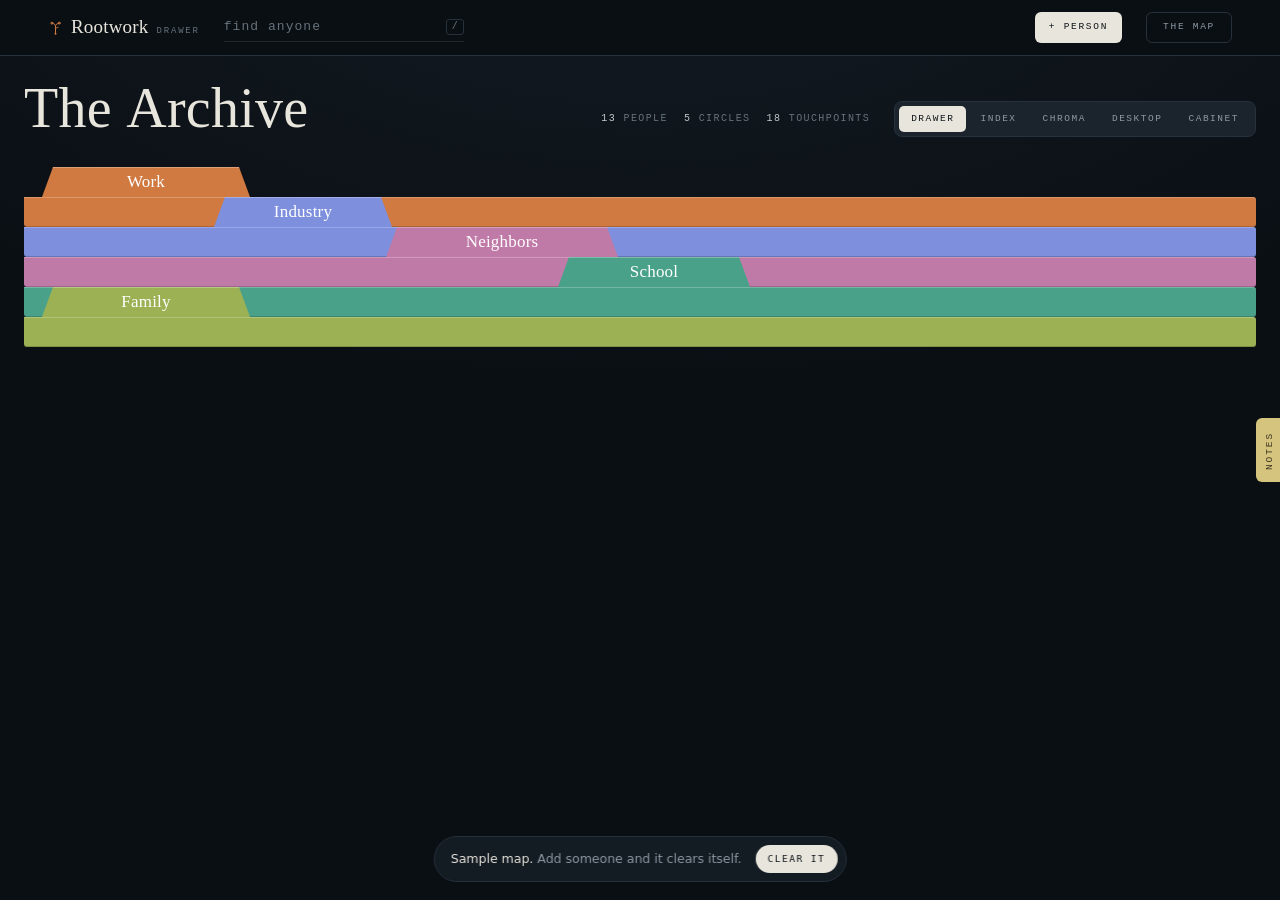
==== commit 8308bc8e: "Editable touchpoints, coffee chat docs with on-device summaries, and a new Cabinet Touchpoints: what" ====
--- a/network/index.html
+++ b/network/index.html
@@ -4,6 +4,9 @@
 <meta charset="utf-8">
 <meta name="viewport" content="width=device-width, initial-scale=1">
 <title>Rootwork</title>
+<!-- What this page may load and talk to. Your data only ever goes to your own
+     Supabase project and, when you use docs, to Google's Drive API. -->
+<meta http-equiv="Content-Security-Policy" content="default-src 'self'; script-src 'self' https://accounts.google.com https://apis.google.com https://www.gstatic.com https://ssl.gstatic.com; style-src 'self' 'unsafe-inline' https://fonts.googleapis.com https://api.fontshare.com https://accounts.google.com https://www.gstatic.com; font-src 'self' https://fonts.gstatic.com https://cdn.fontshare.com data:; img-src 'self' data: blob: https://*.googleusercontent.com https://ssl.gstatic.com https://www.gstatic.com https://drive-thirdparty.googleusercontent.com; connect-src 'self' https://*.supabase.co https://www.googleapis.com https://content.googleapis.com https://accounts.google.com https://cdn.jsdelivr.net https://fonts.googleapis.com https://api.fontshare.com; frame-src https://accounts.google.com https://docs.google.com https://drive.google.com https://content.googleapis.com; worker-src 'self' blob:; object-src 'none'; base-uri 'self'; form-action 'self'">
 <meta name="description" content="A living map of the people you know.">
 <link rel="preconnect" href="https://fonts.googleapis.com">
 <link rel="preconnect" href="https://fonts.gstatic.com" crossorigin>
@@ -50,6 +53,9 @@
       <button class="btn" id="btn-add">Add person</button>
       <button class="btn icon" id="btn-newcircle" title="New circle" aria-label="New circle">
         <svg viewBox="0 0 24 24" fill="none" stroke="currentColor" stroke-width="1.6" stroke-linecap="round" stroke-linejoin="round"><circle cx="10" cy="14" r="5"/><path d="M17 4v7M13.5 7.5h7"/></svg>
+      </button>
+      <button class="btn icon" id="btn-docs" title="Google Docs and summaries" aria-label="Google Docs and summaries">
+        <svg viewBox="0 0 24 24" fill="none" stroke="currentColor" stroke-width="1.6" stroke-linecap="round" stroke-linejoin="round"><path d="M14 3H7a2 2 0 0 0-2 2v14a2 2 0 0 0 2 2h10a2 2 0 0 0 2-2V8z"/><path d="M14 3v5h5M9 13h6M9 17h4"/></svg>
       </button>
       <button class="btn" id="btn-import">Import</button>
       <button class="btn" id="btn-export">Export</button>
@@ -105,5 +111,6 @@
 <script src="sync.js"></script>
 <script src="app.js"></script>
 <script src="archive.js"></script>
+<script src="docs.js"></script>
 </body>
 </html>
--- a/network/network.css
+++ b/network/network.css
@@ -1069,11 +1069,166 @@
    faint, beside the email */
 .fields .ph-add{
   margin-left:8px; font-family:var(--mono); font-size:9.5px; letter-spacing:.12em;
-  text-transform:uppercase; color:var(--faint); opacity:0; transition:opacity .18s ease;
+  text-transform:uppercase; color:var(--faint); opacity:.7; transition:opacity .18s ease, color .18s ease;
 }
 .fields dd:hover .ph-add, .fields .ph-add:focus, .fields .ph-add:focus-within{ opacity:1; }
 .fields .ph-add:hover{ color:var(--accent); }
-@media (hover:none){ .fields .ph-add{ opacity:.6; } }
 
 /* a note keeps the lines it was written in */
 .note .val{ white-space:pre-wrap; word-break:break-word; }
+
+/* the new-person card: "+ phone" sits in the space beside the email until
+   it is wanted, then becomes a line like the rest */
+.pf-phone{ display:flex; align-items:flex-end; padding:0 0 9px; }
+.pf-addphone{
+  font-family:var(--mono); font-size:9.5px; letter-spacing:.14em; text-transform:uppercase;
+  color:var(--faint); border-bottom:1px dotted currentColor; padding:0;
+  transition:color .16s ease;
+}
+.pf-addphone:hover, .pf-addphone:focus-visible{ color:var(--accent); outline:none; }
+
+/* touchpoints on the card: each part changes where it sits */
+.entry .e-ch, .entry .e-date{
+  font:inherit; letter-spacing:inherit; text-transform:inherit; padding:0 2px; margin:0 -2px;
+  border-radius:2px; border-bottom:1px dashed transparent; cursor:pointer;
+}
+.entry .e-ch{ color:var(--accent); }
+.entry .e-date{ color:var(--muted); }
+.entry .e-ch:hover, .entry .e-date:hover{ border-bottom-color:currentColor; background:var(--panel-2); }
+.entry p.val{ cursor:text; border-radius:2px; white-space:pre-wrap; }
+.entry p.val:hover, .entry .learned.val:hover{ background:var(--panel-2); }
+.entry .learned.val{ cursor:text; white-space:pre-wrap; }
+.entry .e-learn{
+  margin-top:4px; padding:0; font-family:var(--mono); font-size:9.5px; letter-spacing:.12em;
+  text-transform:uppercase; color:var(--faint); opacity:0; transition:opacity .18s ease;
+}
+.entry:hover .e-learn, .entry .e-learn:focus-visible{ opacity:1; }
+.entry .e-learn:hover{ color:var(--accent); }
+@media (hover:none){ .entry .e-learn{ opacity:.7; } }
+
+/* ==========================================================================
+   Docs on a touchpoint: the linked doc, a summary made on this computer,
+   and the follow-ups pulled from it. Drawn in currentColor so it sits on a
+   dark card and on paper alike.
+   ========================================================================== */
+.tp-x{ margin-top:8px; display:flex; flex-direction:column; gap:8px; }
+.tp-row{ display:flex; align-items:center; flex-wrap:wrap; gap:6px 10px; }
+.tp-doc, .tp-btn{
+  display:inline-flex; align-items:center; gap:6px; max-width:100%;
+  font-family:var(--ui); font-size:12px; line-height:1; letter-spacing:0; text-transform:none;
+  color:inherit; text-decoration:none;
+  padding:5px 9px 5px 7px; border-radius:6px;
+  border:1px solid color-mix(in srgb, currentColor 22%, transparent);
+  background:color-mix(in srgb, currentColor 5%, transparent);
+  transition:background .16s ease, border-color .16s ease, transform .16s ease;
+}
+.tp-doc svg, .tp-btn svg{ width:14px; height:14px; flex:none; }
+.tp-doc span{ overflow:hidden; text-overflow:ellipsis; white-space:nowrap; max-width:30ch; }
+.tp-doc:hover, .tp-btn:hover{ background:color-mix(in srgb, currentColor 11%, transparent); border-color:color-mix(in srgb, currentColor 40%, transparent); }
+.tp-btn:active, .tp-doc:active{ transform:scale(.97); }
+.tp-btn.quiet{
+  border-style:dashed; background:none; opacity:.55; padding:4px 8px;
+  font-family:var(--mono); font-size:9.5px; letter-spacing:.12em; text-transform:uppercase;
+}
+.tp-btn.quiet:hover{ opacity:1; }
+.tp-btn.spark{ border-color:color-mix(in srgb, var(--accent) 55%, transparent); color:var(--accent); background:color-mix(in srgb, var(--accent) 9%, transparent); }
+.tp-btn.spark:hover{ background:color-mix(in srgb, var(--accent) 18%, transparent); }
+.tp-status{
+  font-family:var(--mono); font-size:10px; letter-spacing:.08em; opacity:.7;
+  display:inline-flex; align-items:center; gap:6px;
+}
+.tp-status::before{
+  content:""; width:10px; height:10px; border-radius:50%;
+  border:1.5px solid currentColor; border-right-color:transparent;
+  animation:tpspin .8s linear infinite;
+}
+.tp-status[hidden]{ display:none; }
+@keyframes tpspin{ to{ transform:rotate(360deg); } }
+
+.tp-sum{
+  position:relative; padding:10px 12px 9px 14px; border-radius:8px;
+  background:color-mix(in srgb, currentColor 5%, transparent);
+  border:1px solid color-mix(in srgb, currentColor 14%, transparent);
+  animation:tpin .45s cubic-bezier(.16,.84,.32,1);
+}
+.tp-sum::before{                                 /* a thread of the accent down the side */
+  content:""; position:absolute; left:0; top:10px; bottom:10px; width:2px; border-radius:2px;
+  background:linear-gradient(var(--accent), color-mix(in srgb, var(--accent) 20%, transparent));
+}
+@keyframes tpin{ from{ opacity:0; transform:translateY(4px); } }
+.tp-x .tp-sum-t{ margin:0 0 6px; font-size:13.5px; line-height:1.55; }
+.tp-x .tp-take{ margin:0 0 6px; padding:0 0 0 16px; font-size:12.5px; line-height:1.5; opacity:.88; }
+.tp-take li{ margin:1px 0; }
+.tp-acts{ list-style:none; margin:6px 0; padding:0; display:flex; flex-direction:column; gap:4px; }
+.tp-acts li{ display:flex; align-items:flex-start; gap:8px; font-size:13px; line-height:1.4; }
+.tp-acts li i{ font-style:normal; font-family:var(--mono); font-size:9px; letter-spacing:.1em; text-transform:uppercase; opacity:.55; margin-top:3px; }
+.tp-acts li.done span{ text-decoration:line-through; opacity:.45; }
+.tp-tick{
+  flex:none; width:15px; height:15px; margin-top:1px; border-radius:4px; padding:0;
+  border:1.5px solid color-mix(in srgb, currentColor 50%, transparent);
+  display:grid; place-items:center; transition:background .15s ease, border-color .15s ease;
+}
+.tp-tick:hover{ border-color:var(--accent); }
+.tp-tick[aria-checked="true"]{ background:var(--accent); border-color:var(--accent); }
+.tp-tick[aria-checked="true"]::after{
+  content:""; width:7px; height:4px; border:2px solid #fff; border-top:0; border-right:0;
+  transform:translateY(-1px) rotate(-45deg);
+}
+.tp-x .tp-people{ margin:4px 0 0; font-size:12px; opacity:.8; }
+.tp-x .tp-people i{ font-style:normal; font-family:var(--mono); font-size:9px; letter-spacing:.12em; text-transform:uppercase; opacity:.6; margin-right:4px; }
+.tp-x .tp-by{ margin:6px 0 0; font-family:var(--mono); font-size:9px; letter-spacing:.1em; text-transform:uppercase; opacity:.5; }
+.tp-x .tp-by.quiet{ margin:0; }
+.tp-x .tp-by button{ font:inherit; letter-spacing:inherit; text-transform:inherit; color:inherit; padding:0; border-bottom:1px dotted currentColor; margin-left:6px; }
+.tp-x .tp-by button:hover{ color:var(--accent); opacity:1; }
+
+/* the "+ doc" menu: the archive's pick list, with a hint under each */
+.tp-menu button[data-pick]{ display:flex; flex-direction:column; align-items:flex-start; gap:2px; }
+.tp-menu small{ font-family:var(--ui); font-size:11px; letter-spacing:0; text-transform:none; color:var(--faint); }
+.tp-menu button[disabled]{ opacity:.45; cursor:default; }
+
+.log-adds{ display:flex; flex-wrap:wrap; gap:4px 14px; }
+
+/* ---------- the settings sheet ---------- */
+.modal.gdocs{ width:min(620px, calc(100vw - 32px)); }
+.gdocs .gd-sec{ padding:14px 0; border-top:1px solid var(--rule-soft); }
+.gdocs .gd-sec:first-of-type{ border-top:0; padding-top:4px; }
+.gdocs h3{ margin:0 0 6px; font-family:var(--display); font-weight:var(--wd-b); font-size:18px; color:var(--ink); }
+.gdocs .gd-p{ margin:0 0 10px; font-size:13px; line-height:1.55; color:var(--ink-2); }
+.gdocs .gd-note{ margin:0 0 8px; padding:9px 12px; border-radius:8px; background:color-mix(in srgb, var(--accent) 14%, transparent); color:var(--ink); font-size:13px; }
+.gdocs .gd-ai, .gdocs .gd-state{ display:flex; align-items:center; flex-wrap:wrap; gap:8px 10px; font-size:13px; color:var(--ink); }
+.gdocs .gd-dot{ width:8px; height:8px; border-radius:50%; background:var(--warn); flex:none; }
+.gdocs .gd-dot.on{ background:var(--good); box-shadow:0 0 0 3px color-mix(in srgb, var(--good) 25%, transparent); }
+.gdocs .gd-dot.off{ background:var(--faint); }
+.gdocs .gd-bar{ height:4px; margin-top:10px; border-radius:4px; background:var(--panel-2); overflow:hidden; }
+.gdocs .gd-bar i{ display:block; height:100%; width:0; background:var(--accent); transition:width .3s ease; }
+.gdocs .gd-setup{ margin-top:12px; }
+.gdocs .gd-setup summary{ cursor:pointer; font-size:13px; color:var(--accent); }
+.gdocs .gd-steps{ margin:10px 0; padding-left:20px; font-size:12.5px; line-height:1.6; color:var(--ink-2); }
+.gdocs .gd-steps code{ font-family:var(--mono); font-size:11px; background:var(--panel-2); padding:1px 5px; border-radius:4px; word-break:break-all; }
+.gdocs .gd-steps a{ color:var(--accent); }
+.gdocs .gd-fields{ display:grid; gap:8px; margin:10px 0 6px; }
+.gdocs .gd-fields label{ display:grid; gap:4px; font-family:var(--mono); font-size:9.5px; letter-spacing:.12em; text-transform:uppercase; color:var(--muted); }
+.gdocs .gd-fields input{
+  font-family:var(--mono); font-size:12px; letter-spacing:0; text-transform:none; color:var(--ink);
+  background:var(--field); border:1px solid var(--rule); border-radius:6px; padding:8px 10px;
+}
+.gdocs .gd-fields input:focus{ outline:none; border-color:var(--accent); }
+.gdocs .gd-fine{ margin:4px 0 10px; font-size:11.5px; color:var(--faint); }
+.gdocs .gd-match{ display:flex; flex-direction:column; gap:6px; max-height:52vh; overflow:auto; }
+.gdocs .gd-row{
+  display:grid; grid-template-columns:auto minmax(0, 1fr) 150px 130px; align-items:center; gap:10px;
+  padding:7px 8px; border-radius:6px; background:var(--panel-2); font-size:12.5px; color:var(--ink);
+}
+.gdocs .gd-dn{ display:flex; align-items:center; gap:6px; min-width:0; }
+.gdocs .gd-dn svg{ width:14px; height:14px; flex:none; color:var(--muted); }
+.gdocs .gd-dn span{ overflow:hidden; text-overflow:ellipsis; white-space:nowrap; }
+.gdocs .gd-row select, .gdocs .gd-row input[type=date]{
+  font-family:var(--ui); font-size:12px; color:var(--ink); background:var(--field);
+  border:1px solid var(--rule); border-radius:5px; padding:4px 6px; min-width:0;
+}
+.gdocs .gd-also{ display:flex; align-items:center; gap:8px; margin-top:12px; font-size:13px; color:var(--ink-2); }
+@media (max-width:640px){
+  .gdocs .gd-row{ grid-template-columns:auto minmax(0, 1fr); }
+  .gdocs .gd-row select, .gdocs .gd-row input[type=date]{ grid-column:2; }
+}
+@media (prefers-reduced-motion:reduce){ .tp-sum{ animation:none; } .tp-status::before{ animation:none; } }
--- a/network/archive.css
+++ b/network/archive.css
@@ -1494,7 +1494,9 @@
 .arc-head .arc-sub{ margin-top:0; gap:16px; }
 .arc-head .designs{ margin-top:0; }
 @media (max-width:880px){
-  .arc-head .apparatus{ flex-direction:column; align-items:flex-start; gap:var(--s2); }
+  /* the compact head above set two columns back; on a phone it stacks */
+  .arc-head{ grid-template-areas:"crumb" "title" "apparatus"; }
+  .arc-head .apparatus{ flex-direction:column; align-items:flex-start; gap:var(--s2); min-width:0; max-width:100%; }
 }
 
 /* ---------- chroma pane: the rows rise in after it lands ---------- */
@@ -1543,29 +1545,7 @@
   box-shadow:0 24px 50px -24px #000;
   animation:pickin .18s var(--ease);
 }
-.archive.finding .arc-filters{ display:flex; }
-.arc-filters button{
-  font-family:var(--typed); font-size:9.5px; letter-spacing:.12em; text-transform:uppercase;
-  padding:6px 10px; border-radius:999px; color:var(--muted);
-  border:1px solid var(--rule);
-  transition:color var(--fast) var(--ease), border-color var(--fast) var(--ease), background var(--fast) var(--ease);
-}
-.arc-filters button:hover{ color:var(--ink); border-color:var(--muted); }
-.arc-filters button[data-on]{ color:var(--ground); background:var(--ink); border-color:var(--ink); }
-.arc-count{
-  margin-left:auto; font-family:var(--typed); font-size:9.5px; letter-spacing:.12em; text-transform:uppercase;
-  color:var(--faint);
-}
-
-/* filters that are on, shown in the box itself */
-.arc-pills{ display:flex; gap:4px; flex:none; }
-.arc-pills:empty{ display:none; }
-.arc-pills button{
-  font-family:var(--typed); font-size:9px; letter-spacing:.1em; text-transform:uppercase; white-space:nowrap;
-  padding:2px 7px; border-radius:999px; color:var(--ground); background:var(--accent);
-}
-.arc-pills button:hover{ background:var(--ink); }
-
+.archive.finding .arc-filters:not(:empty){ display:flex; }
 /* the words that matched, and the line they matched in */
 .archive mark{
   background:color-mix(in srgb, var(--accent) 34%, transparent); color:inherit;
@@ -1844,15 +1824,544 @@
    the email and only shows when the pointer is on that line. */
 .ph-add{
   margin-left:8px; font-size:.78em; letter-spacing:.04em; white-space:nowrap;
-  opacity:0; cursor:pointer; border-bottom:1px dotted currentColor;
+  opacity:.38; cursor:pointer; border-bottom:1px dotted currentColor;
   transition:opacity .18s ease;
 }
-dd:hover > .ph-add, .ph-add:focus, .ph-add:focus-within{ opacity:.55; outline:none; }
+dd:hover > .ph-add, .ph-add:focus, .ph-add:focus-within{ opacity:.7; outline:none; }
 .ph-add:hover{ opacity:1; }
 .ph-add:has(input){ opacity:1; border-bottom:0; margin-left:6px; }
 .ph-add .arc-input{ width:12em; }
-@media (hover:none){ .ph-add{ opacity:.35; } }
 
 /* notes and touchpoints keep the lines they were written in */
 .ed-text{ white-space:pre-wrap; word-break:break-word; }
 .ed-area{ resize:none; overflow:hidden; }
+
+/* ---------- search: names as you type ---------- */
+.arc-sugg{ flex:0 0 100%; display:flex; flex-direction:column; margin:-4px; }
+.arc-filters .arc-sugg button{
+  display:grid; grid-template-columns:8px minmax(0, 1fr); column-gap:10px; align-items:baseline;
+  width:100%; text-align:left; padding:7px 8px; border:0; border-radius:6px;
+  font:inherit; letter-spacing:0; text-transform:none; color:var(--ink);
+}
+.arc-filters .arc-sugg button:hover, .arc-filters .arc-sugg button[data-at]{
+  background:color-mix(in srgb, var(--ink) 8%, transparent); border:0;
+}
+.arc-sugg b{ width:7px; height:7px; border-radius:50%; align-self:center; grid-row:span 2; }
+.sg-name{ font-family:var(--display); font-weight:var(--wd-b); font-size:16px; line-height:1.15;
+  overflow:hidden; text-overflow:ellipsis; white-space:nowrap; }
+.sg-sub{ grid-column:2; font-family:var(--ui); font-size:11.5px; color:var(--muted);
+  overflow:hidden; text-overflow:ellipsis; white-space:nowrap; }
+.sg-sub:empty{ display:none; }
+.sg-sub i{ font-style:normal; font-family:var(--typed); font-size:.8em; letter-spacing:.12em; text-transform:uppercase; opacity:.6; margin-right:3px; }
+.arc-sugg-none{ margin:2px 8px; font-size:12px; color:var(--faint); }
+
+/* ==========================================================================
+   Design 5 — Cabinet
+   A mid-century steel cabinet under a desk lamp. Materials, not fills:
+   office-green enamel and chrome for the cabinet, kraft with a grain for the
+   files, a coloured plastic tab over a typed insert for each circle, a green
+   leather blotter to open them on. Everything that moves is a transform or
+   an opacity.
+   ========================================================================== */
+
+.cab, .cab-open, .cab-file{
+  --enamel:#46564d; --enamel-hi:#5f7066; --enamel-lo:#2b352f;
+  --chrome-hi:#eef1f3; --chrome-lo:#7d868c;
+  --kraft:#dcbb82; --kraft-lo:#b8925a;
+  --card:#fcfaf3; --rule-red:#cc5d50; --rule-blue:#86a4c8;
+  --leather:#21342b; --leather-hi:#2c4439;
+  --ink-paper:#2a241c;
+  /* fine grain and long fibres, drawn once as noise and tiled */
+  --grain:url("data:image/svg+xml;utf8,<svg xmlns='http://www.w3.org/2000/svg' width='180' height='180'><filter id='n'><feTurbulence type='fractalNoise' baseFrequency='.85' numOctaves='2' stitchTiles='stitch'/><feColorMatrix values='0 0 0 0 .36 0 0 0 0 .26 0 0 0 0 .12 0 0 0 .3 0'/></filter><rect width='100%' height='100%' filter='url(%23n)'/></svg>");
+  --fibre:url("data:image/svg+xml;utf8,<svg xmlns='http://www.w3.org/2000/svg' width='240' height='240'><filter id='f'><feTurbulence type='fractalNoise' baseFrequency='.012 .7' numOctaves='3' seed='4' stitchTiles='stitch'/><feColorMatrix values='0 0 0 0 .45 0 0 0 0 .32 0 0 0 0 .14 0 0 0 .3 0'/></filter><rect width='100%' height='100%' filter='url(%23f)'/></svg>");
+  --peel:url("data:image/svg+xml;utf8,<svg xmlns='http://www.w3.org/2000/svg' width='120' height='120'><filter id='p'><feTurbulence type='turbulence' baseFrequency='.55' numOctaves='2' stitchTiles='stitch'/><feColorMatrix values='0 0 0 0 1 0 0 0 0 1 0 0 0 0 1 0 0 0 .07 0'/></filter><rect width='100%' height='100%' filter='url(%23p)'/></svg>");
+  --spring:linear(0, .009, .035 2.1%, .141 4.4%, .723 12.9%, .938 16.7%, 1.017 19.5%, 1.061 23.1%, 1.067 26.6%, 1.033 33.2%, .996 41.6%, .994 49.2%, 1.001 63.6%, 1);
+  position:relative;
+}
+
+/* ---------- the drawer ---------- */
+
+.cab{ --dz:62px; --fh:200px; --tw:186px; --cover:126px; }
+.cab-scene{
+  position:relative;
+  height:calc(var(--fh) + var(--cover) + 4px + var(--n) * 26px);
+  perspective:1300px; perspective-origin:50% -540px;
+  margin-top:6px;
+  animation:cabslide .9s var(--spring) both;
+}
+/* the drawer runs out toward you when you arrive */
+@keyframes cabslide{ from{ transform:translateY(-26px) scale(.965); opacity:0; } 30%{ opacity:1; } }
+
+.cab-files{
+  position:absolute; left:5%; right:5%; bottom:14px; height:var(--fh);
+  transform-style:preserve-3d;
+}
+.cab-well{ position:absolute; inset:0; pointer-events:none; transform-style:preserve-3d; }
+.cab-well i{ position:absolute; display:block; }
+/* the drawer's own steel: two side walls, a floor and a back, real planes in
+   the files' space so they converge with them */
+.cab-wall{
+  top:-46px; bottom:-14px; width:calc(var(--n) * var(--dz) + 60px);
+  transform-origin:0 0;
+  background:
+    var(--peel),
+    linear-gradient(90deg, var(--enamel-hi), var(--enamel) 30%, var(--enamel-lo));
+}
+.cab-wall.l{ left:-18px; transform:translateZ(30px) rotateY(90deg); }
+.cab-wall.r{ left:calc(100% + 18px); transform:translateZ(30px) rotateY(90deg); filter:brightness(.78); }
+.cab-floor{
+  left:-18px; right:-18px; bottom:-14px; height:calc(var(--n) * var(--dz) + 60px);
+  transform-origin:50% 100%; transform:translateZ(30px) rotateX(90deg);
+  background:linear-gradient(0deg, #1a211d, #0b0f0d);
+}
+.cab-backwall{
+  left:-18px; right:-18px; top:-46px; bottom:-14px;
+  transform:translateZ(calc(var(--n) * var(--dz) * -1 - 30px));
+  background:radial-gradient(80% 90% at 50% 30%, #26302a, #0d120f);
+}
+/* the two rails the files hang from, along the tops of the walls */
+.cab-rail{
+  top:-3px; height:4px; width:calc(var(--n) * var(--dz) + 60px);
+  transform-origin:0 0;
+  background:linear-gradient(180deg, var(--chrome-hi), var(--chrome-lo));
+  box-shadow:0 3px 4px rgba(0,0,0,.55);
+}
+.cab-rail.l{ left:-9px; transform:translateZ(30px) rotateY(90deg); }
+.cab-rail.r{ left:calc(100% + 9px); transform:translateZ(30px) rotateY(90deg); }
+
+/* a hanging file: kraft, a steel rod across the top with hooks on the rails,
+   the tab clipped to its edge, papers inside, a lower front flap. It is flat
+   in itself; the file sits in depth and swings from its rod. */
+.hf{
+  position:absolute; inset:0; display:block; padding:0; text-align:left;
+  --rise:0px; --tip:0deg;
+  transform-origin:50% 0;
+  transform:translateZ(calc(var(--z) * var(--dz) * -1)) translateY(var(--rise)) rotateX(var(--tip));
+  filter:brightness(calc(1 - var(--z) * .06));
+  transition:transform .55s var(--spring), filter .3s var(--ease), opacity .35s var(--ease);
+  animation:cabswing 1.5s cubic-bezier(.3,.6,.4,1) backwards;
+  animation-delay:calc(var(--z) * 45ms + 180ms);
+  cursor:pointer;
+}
+/* hanging things settle: a swing that dies away on the rod */
+@keyframes cabswing{
+  0%{ transform:translateZ(calc(var(--z) * var(--dz) * -1)) rotateX(22deg); }
+  28%{ transform:translateZ(calc(var(--z) * var(--dz) * -1)) rotateX(-11deg); }
+  52%{ transform:translateZ(calc(var(--z) * var(--dz) * -1)) rotateX(5deg); }
+  74%{ transform:translateZ(calc(var(--z) * var(--dz) * -1)) rotateX(-2deg); }
+  100%{ transform:translateZ(calc(var(--z) * var(--dz) * -1)) rotateX(0deg); }
+}
+.hf:hover, .hf:focus-visible{ --rise:-38px; --tip:-5deg; filter:brightness(1.08); outline:none; }
+.hf:focus-visible .tab-ins{ outline:2px solid var(--accent); outline-offset:1px; }
+.hf.dim{ opacity:.25; }
+.hf.dim:hover{ opacity:.6; }
+
+.hf-back{
+  position:absolute; inset:0;
+  background:
+    var(--fibre), var(--grain),
+    linear-gradient(180deg, color-mix(in srgb, var(--kraft) 86%, #fff), color-mix(in srgb, var(--kraft) 94%, var(--hue)) 30%, var(--kraft-lo));
+  border-radius:1px;
+  box-shadow:0 -16px 28px -16px rgba(0,0,0,.8);
+}
+.hf-rod{
+  position:absolute; left:-16px; right:-16px; top:-4px; height:5px; border-radius:3px;
+  background:linear-gradient(180deg, var(--chrome-hi), var(--chrome-lo));
+  box-shadow:0 2px 3px rgba(0,0,0,.5);
+}
+.hf-rod::before, .hf-rod::after{                 /* the hooks over the rails */
+  content:""; position:absolute; top:-5px; width:13px; height:9px;
+  border:2.5px solid #c9cfd3; border-bottom:0; border-radius:7px 7px 0 0;
+}
+.hf-rod::before{ left:0; }
+.hf-rod::after{ right:0; }
+
+/* the tab: translucent coloured plastic, a typed insert behind its window */
+.hf-tab, .cab-ftab, .cab-ctab, .cab-mtab{
+  position:absolute; bottom:100%; z-index:3;
+  height:36px; padding:5px 9px 0;
+  background:
+    linear-gradient(180deg, rgba(255,255,255,.5), rgba(255,255,255,.1) 40%, rgba(0,0,0,.08)),
+    var(--hue);
+  border-radius:5px 5px 0 0;
+  box-shadow:inset 0 1px 0 rgba(255,255,255,.55), inset 0 -2px 0 rgba(0,0,0,.12), 0 -1px 6px rgba(0,0,0,.25);
+}
+.hf-tab{ left:min(var(--tx), calc(100% - var(--tw))); width:var(--tw); }
+.tab-ins{
+  display:flex; align-items:baseline; justify-content:space-between; gap:8px;
+  height:22px; padding:0 8px; margin-bottom:2px;
+  background:var(--grain), linear-gradient(#fffdf6, #efe8d6);
+  box-shadow:0 0 0 1px rgba(0,0,0,.08), inset 0 0 0 1px rgba(255,255,255,.6);
+  font-family:var(--typed); color:var(--ink-paper);
+  line-height:22px; white-space:nowrap; overflow:hidden;
+}
+.tab-ins b{ font-weight:700; font-size:11px; letter-spacing:.14em; text-transform:uppercase; overflow:hidden; text-overflow:ellipsis; }
+.tab-ins i{ font-style:normal; font-size:10px; color:#8a7a62; }
+
+.hf-papers{ position:absolute; left:3.5%; right:4%; top:9px; height:60px; }
+.hf-paper{
+  position:absolute; inset:0 0 auto; height:56px; padding:6px 14px;
+  display:flex; align-items:baseline; gap:20px;
+  background:var(--grain), linear-gradient(#fffdf7, #eee7d5);
+  border-radius:1px;
+  box-shadow:0 -2px 6px -2px rgba(0,0,0,.35);
+  font-family:var(--typed); font-size:11px; letter-spacing:.03em; color:#3d342a;
+  white-space:nowrap; overflow:hidden;
+  transition:transform .5s var(--spring);
+}
+.hf-paper.back{ left:1.5%; right:-.8%; top:-5px; background:var(--grain), linear-gradient(#f1ebdd, #ddd3bc); }
+.hf-paper span{ overflow:hidden; text-overflow:ellipsis; }
+.hf-paper em{ font-style:normal; color:#8a7a62; margin-left:auto; }
+.hf:hover .hf-paper, .hf:focus-visible .hf-paper{ transform:translateY(-6px); }
+.hf-front{
+  position:absolute; left:0; right:0; top:40px; bottom:0;
+  background:
+    var(--fibre), var(--grain),
+    linear-gradient(180deg, rgba(255,255,255,.18), rgba(255,255,255,0) 3px),
+    linear-gradient(180deg, color-mix(in srgb, var(--kraft) 94%, #fff), var(--kraft-lo) 85%);
+  box-shadow:0 -12px 18px -12px rgba(0,0,0,.65);
+}
+.hf-front::after{                                    /* the score line under the fold */
+  content:""; position:absolute; left:0; right:0; top:9px; height:1px;
+  background:rgba(90,66,30,.22); box-shadow:0 1px 0 rgba(255,255,255,.25);
+}
+
+/* lifting one out: it rises toward you, the rest settle into the dark */
+.hf.pull{
+  --rise:-330px;
+  transform:translateZ(calc(var(--z) * var(--dz) * -1 + 230px)) translateY(var(--rise)) rotateX(-10deg);
+  opacity:0;
+  transition:transform .46s cubic-bezier(.5,0,.75,0), opacity .42s ease .06s;
+}
+.cab.pulling .hf:not(.pull){ --rise:22px; filter:brightness(.38); }
+
+/* the drawer front: enamel, a chrome bin pull, a brass card holder */
+.cab-face{
+  position:absolute; left:2%; right:2%; bottom:0; height:var(--cover); z-index:2;
+  display:flex; flex-direction:column; align-items:center; justify-content:center; gap:14px;
+  border-radius:4px 4px 10px 10px;
+  background:
+    var(--peel),
+    radial-gradient(140% 120% at 50% -20%, rgba(255,255,255,.12), transparent 55%),
+    linear-gradient(180deg, var(--enamel-hi), var(--enamel) 22%, var(--enamel-lo));
+  box-shadow:
+    inset 0 2px 0 rgba(255,255,255,.18), inset 0 -3px 0 rgba(0,0,0,.35),
+    inset 0 0 0 1px rgba(0,0,0,.25),
+    0 40px 70px -30px #000, 0 2px 0 rgba(0,0,0,.4);
+}
+.cab-face::before{                                    /* the pressed panel line */
+  content:""; position:absolute; inset:10px 14px; border-radius:4px;
+  box-shadow:inset 0 1px 0 rgba(0,0,0,.28), 0 1px 0 rgba(255,255,255,.08);
+  pointer-events:none;
+}
+.cab-holder{
+  position:relative; padding:4px 5px; border-radius:3px;
+  background:linear-gradient(135deg, #f0d79c, #9b7533 48%, #e2bf77 70%, #8a6528);
+  box-shadow:0 2px 3px rgba(0,0,0,.55), inset 0 1px 0 rgba(255,255,255,.5);
+}
+.cab-label{
+  display:flex; flex-direction:column; align-items:center; min-width:168px; padding:5px 18px 4px;
+  background:var(--grain), linear-gradient(#fdfaf0, #ece4cf);
+  font-family:var(--typed); color:var(--ink-paper); text-transform:uppercase;
+}
+.cab-label b{ font-weight:400; font-size:11.5px; letter-spacing:.18em; }
+.cab-label i{ font-style:normal; font-size:8.5px; letter-spacing:.16em; color:#7a6a52; }
+.cab-pull{
+  position:relative; width:150px; height:26px;
+  border-radius:4px 4px 14px 14px;
+  background:linear-gradient(180deg, #ffffff, #c4cbd0 30%, #6f787e 70%, #b8c0c5);
+  box-shadow:0 8px 12px -6px rgba(0,0,0,.85), inset 0 1px 0 #fff;
+}
+.cab-pull i{                                         /* the hollow of the cup */
+  position:absolute; left:10px; right:10px; top:6px; bottom:5px; border-radius:2px 2px 10px 10px;
+  background:linear-gradient(180deg, #3d454b, #8b949a);
+  box-shadow:inset 0 3px 5px rgba(0,0,0,.6);
+}
+.cab-lock{
+  position:absolute; right:26px; top:18px; width:16px; height:16px; border-radius:50%;
+  background:radial-gradient(circle at 40% 35%, #fff, #9aa3a9 55%, #5d666c);
+  box-shadow:0 1px 2px rgba(0,0,0,.6);
+}
+.cab-lock::after{ content:""; position:absolute; left:7px; top:4px; width:2px; height:8px; border-radius:1px; background:#3d454b; }
+
+/* the lamp: a warm pool that leans after the pointer */
+.cab-lamp{
+  position:absolute; inset:-60px -20px -20px; pointer-events:none; z-index:4;
+  background:
+    radial-gradient(560px 420px at var(--lx, 46%) var(--ly, 18%), rgba(255,214,150,.15), transparent 70%),
+    radial-gradient(120% 90% at 50% 120%, rgba(0,0,0,.35), transparent 60%);
+  mix-blend-mode:soft-light;
+}
+
+/* ---------- on the blotter ---------- */
+
+.cab-open, .cab-file{ padding-top:10px; }
+.cab-blotter{
+  position:relative; padding:46px clamp(14px, 3vw, 40px) 40px;
+  border-radius:14px;
+  background:
+    var(--grain),
+    radial-gradient(120% 80% at 30% 0%, var(--leather-hi), var(--leather) 60%, #18251f);
+  box-shadow:inset 0 0 0 1px rgba(0,0,0,.4), inset 0 2px 0 rgba(255,255,255,.06), 0 40px 80px -40px #000;
+  perspective:1800px;
+}
+.cab-blotter::before{                                /* the stitched edge */
+  content:""; position:absolute; inset:10px; border-radius:9px; pointer-events:none;
+  border:1.5px dashed rgba(220,200,160,.22);
+}
+.cab-blotter .cab-lamp{ inset:0; border-radius:14px; }
+
+/* the folder, open flat on its spine */
+.cab-folder{
+  position:relative; z-index:1;
+  display:grid; grid-template-columns:minmax(0, .82fr) minmax(0, 1.18fr);
+  transform-style:preserve-3d;
+}
+.cab-panel{
+  position:relative; min-height:420px; padding:30px 26px 30px;
+  background:
+    var(--fibre), var(--grain),
+    linear-gradient(170deg, color-mix(in srgb, var(--kraft) 92%, #fff), var(--kraft) 50%, var(--kraft-lo));
+  box-shadow:0 30px 50px -30px rgba(0,0,0,.9), 0 2px 0 rgba(0,0,0,.25);
+}
+.cab-panel.l{ border-radius:6px 0 0 6px; }
+.cab-panel.l::after{                                 /* shade toward the spine */
+  content:""; position:absolute; top:0; bottom:0; right:0; width:40px; pointer-events:none;
+  background:linear-gradient(90deg, transparent, rgba(70,48,18,.22));
+}
+.cab-panel.r{ border-radius:0 6px 6px 0; }
+.cab-panel.r::before{
+  content:""; position:absolute; top:0; bottom:0; left:0; width:28px; pointer-events:none;
+  background:linear-gradient(90deg, rgba(70,48,18,.28), transparent);
+}
+.cab-ftab{ left:38px; min-width:210px; }
+
+/* the cover lands closed over the right side and swings back on the spine */
+.cab-cover{
+  position:absolute; top:0; bottom:0; left:41%; right:0; z-index:5;
+  display:none; pointer-events:none;
+  transform-origin:0 50%;
+  border-radius:0 6px 6px 0;
+  background:
+    var(--fibre), var(--grain),
+    linear-gradient(170deg, color-mix(in srgb, var(--kraft) 96%, #fff), var(--kraft-lo));
+  box-shadow:0 30px 50px -30px #000;
+  backface-visibility:hidden;
+}
+.cab-cover-in{ position:absolute; left:38px; top:0; }
+.cab-ctab{ min-width:210px; bottom:auto; top:-36px; left:0; }
+.cab-open.fresh .cab-folder{ animation:cabdrop .62s var(--spring) backwards; }
+@keyframes cabdrop{ from{ transform:translateY(-130px) rotateX(18deg) scale(.95); opacity:0; } 35%{ opacity:1; } }
+.cab-open.fresh .cab-cover{ display:block; animation:cabopen 1s cubic-bezier(.55,0,.2,1) .35s forwards; }
+@keyframes cabopen{
+  0%{ transform:rotateY(0); }
+  55%{ opacity:1; }
+  100%{ transform:rotateY(-178deg); opacity:0; }
+}
+.cab-open.fresh .cab-panel.l > *{ animation:cabfadein .4s ease .78s backwards; }
+@keyframes cabfadein{ from{ opacity:0; } }
+
+/* the routing slip clipped inside the cover */
+.cab-slip{
+  position:relative; padding:24px 22px 20px;
+  background:
+    var(--grain),
+    repeating-linear-gradient(transparent 0 23px, rgba(134,164,200,.22) 23px 24px) 0 74px / 100% 100% no-repeat,
+    linear-gradient(#fffdf6, #f3ecdb);
+  color:var(--ink-paper);
+  box-shadow:0 14px 24px -14px rgba(0,0,0,.6), 0 1px 0 rgba(255,255,255,.6) inset;
+  transform:rotate(-1.2deg);
+}
+.cab-slip h3{
+  margin:0; font-family:var(--display); font-weight:var(--wd); font-style:italic; font-size:30px; line-height:1.1;
+}
+.cab-slip-n{ margin:4px 0 14px; padding-bottom:10px; border-bottom:1.5px solid var(--rule-red); font-family:var(--typed); font-size:10.5px; letter-spacing:.06em; color:#6b5c46; }
+.cab-slip-n b{ font-weight:700; color:var(--ink-paper); }
+.cab-slip h4{ margin:14px 0 4px; font-family:var(--typed); font-weight:400; font-size:9.5px; letter-spacing:.18em; text-transform:uppercase; color:#8a7a62; }
+.cab-quiet{ margin:0; padding:0; list-style:none; }
+.cab-quiet button{
+  display:flex; justify-content:space-between; align-items:baseline; gap:10px; width:100%; padding:2px 0; text-align:left;
+  font-family:var(--typed); font-size:12px; line-height:21px; color:var(--ink-paper);
+}
+.cab-quiet button span{ overflow:hidden; text-overflow:ellipsis; white-space:nowrap; }
+.cab-quiet button i{ font-style:normal; font-size:10px; color:#9a5a40; white-space:nowrap; }
+.cab-quiet button:hover span{ text-decoration:underline; text-decoration-color:var(--rule-red); }
+.cab-owed{ margin:0; padding:0; list-style:none; display:flex; flex-direction:column; gap:6px; }
+.cab-owed li{ display:flex; gap:8px; align-items:flex-start; font-size:12.5px; line-height:1.4; }
+.cab-owed em{ display:block; font-style:normal; font-family:var(--typed); font-size:9.5px; letter-spacing:.06em; color:#8a7a62; }
+/* a paperclip, holding the slip (and later the card) to the cover */
+.cab-clip{
+  position:absolute; top:-14px; left:30px; z-index:3; width:16px; height:46px;
+  border:2.5px solid #b9c1c7; border-radius:9px; border-bottom-color:#8d969c;
+  box-shadow:1px 2px 2px rgba(0,0,0,.35);
+  transform:rotate(-4deg);
+}
+.cab-clip::after{
+  content:""; position:absolute; left:2px; right:2px; top:5px; height:28px;
+  border:2.5px solid #c9d0d5; border-top:0; border-radius:0 0 6px 6px;
+}
+
+/* the cards, dealt from the stack by the tab */
+.cab-cards{
+  display:grid; grid-template-columns:repeat(auto-fill, minmax(210px, 1fr)); gap:16px;
+  perspective:1000px;
+}
+.icard{
+  position:relative; display:block; padding:0; text-align:left;
+  aspect-ratio:5 / 3; min-height:124px;
+  --rx:0deg; --ry:0deg; --lift:0px;
+  transform:translateY(var(--lift)) rotate(var(--t)) rotateX(var(--rx)) rotateY(var(--ry));
+  transition:transform .4s var(--spring);
+  animation:cabdeal .7s var(--spring) backwards;
+  animation-delay:calc(var(--i) * 45ms + 820ms);
+}
+@keyframes cabdeal{
+  from{ transform:translate(var(--fx, 0), var(--fy, -40px)) rotate(-10deg) scale(.45); opacity:0; }
+  20%{ opacity:1; }
+}
+.cab-open:not(.fresh) .icard{ animation-delay:calc(var(--i) * 28ms + 60ms); }
+.icard:hover, .icard:focus-visible{ --lift:-8px; --t:0deg; outline:none; }
+.icard:focus-visible .ic-in{ outline:2px solid var(--accent); outline-offset:2px; }
+.ic-in{
+  position:absolute; inset:0; overflow:hidden;
+  display:flex; flex-direction:column; padding:8px 14px 10px;
+  border-radius:3px;
+  /* a ruled index card: a red line under the heading, blue ones below */
+  background:
+    var(--grain),
+    linear-gradient(transparent 0 36px, var(--rule-red) 36px 37.5px, transparent 37.5px),
+    repeating-linear-gradient(transparent 0 20px, rgba(134,164,200,.32) 20px 21px) 0 37px / 100% 100% no-repeat,
+    linear-gradient(#fffefa, var(--card));
+  color:var(--ink-paper);
+  box-shadow:0 14px 24px -14px rgba(0,0,0,.8), 0 1px 0 rgba(255,255,255,.8) inset, 0 0 0 1px rgba(80,60,30,.08);
+  transition:box-shadow .3s var(--ease);
+}
+.icard:hover .ic-in{ box-shadow:0 30px 40px -18px rgba(0,0,0,.85), 0 1px 0 rgba(255,255,255,.8) inset, 0 0 0 1px rgba(80,60,30,.08); }
+.ic-name{
+  height:29px; display:block;
+  font-family:var(--display); font-weight:var(--wd); font-style:italic; font-size:21px; line-height:29px;
+  white-space:nowrap; overflow:hidden; text-overflow:ellipsis;
+}
+.ic-role{
+  margin-top:8px; font-family:var(--typed); font-size:11.5px; line-height:21px; color:#3c3428;
+  display:-webkit-box; -webkit-line-clamp:2; -webkit-box-orient:vertical; overflow:hidden;
+}
+.ic-role i{ font-style:normal; opacity:.6; text-transform:uppercase; font-size:.8em; letter-spacing:.1em; margin-right:4px; }
+.ic-foot{ margin-top:auto; display:flex; align-items:center; justify-content:space-between; gap:8px; }
+.ic-pips{ display:flex; align-items:center; gap:4px; }
+.ic-pips i{ width:7px; height:7px; border-radius:50%; box-shadow:0 0 0 1.5px var(--card); }
+.ic-owed{
+  margin-left:4px; padding:0 5px; border:1px solid var(--rule-red); border-radius:2px;
+  font-family:var(--typed); font-weight:400; font-size:8.5px; letter-spacing:.14em; text-transform:uppercase; color:var(--rule-red);
+  transform:rotate(-3deg);
+}
+.ic-when{ font-family:var(--typed); font-size:9px; letter-spacing:.14em; text-transform:uppercase; color:#8a7a62; }
+.ic-glare{
+  position:absolute; inset:0; pointer-events:none; opacity:0;
+  background:radial-gradient(circle at var(--gx, 50%) var(--gy, 0%), rgba(255,255,255,.8), rgba(255,255,255,0) 55%);
+  mix-blend-mode:soft-light;
+  transition:opacity .3s var(--ease);
+}
+.icard:hover .ic-glare{ opacity:1; }
+.cab-none{ margin:6px 0; font-family:var(--typed); font-size:11px; letter-spacing:.12em; text-transform:uppercase; color:#6b5c46; }
+
+.cab-back{
+  margin-top:18px; padding:6px 0;
+  font-family:var(--typed); font-size:10px; letter-spacing:.16em; text-transform:uppercase; color:var(--muted);
+  transition:color var(--fast) var(--ease), transform var(--fast) var(--ease);
+}
+.cab-back:hover{ color:var(--accent); transform:translateX(-3px); }
+
+/* ---------- one person ---------- */
+
+.cab-file .cab-folder{ grid-template-columns:minmax(0, 1fr) minmax(0, 1fr); animation:cabfade .45s var(--ease) backwards; }
+@keyframes cabfade{ from{ opacity:0; transform:translateY(12px); } }
+.cab-file.grown .cab-folder{ animation-duration:.25s; }
+.cab-lead{ position:relative; }
+.cab-lead .cab-clip{ left:auto; right:128px; }
+.cab-lead .sheet.card{
+  animation:none; opacity:1; transform:rotate(-.8deg);
+  transition:transform .7s var(--spring);
+  background:
+    var(--grain),
+    repeating-linear-gradient(transparent 0 25px, rgba(134,164,200,.2) 25px 26px) 0 64px / 100% 100% no-repeat,
+    linear-gradient(#fffefa, #f5efe1);
+}
+.cab-lead .sheet.card .rule{ background:var(--rule-red); height:1.5px; }
+.cab-lead .sheet.card.grow{ box-shadow:0 40px 60px -30px rgba(0,0,0,.9); z-index:2; }
+.cab-also{ display:flex; flex-wrap:wrap; gap:8px 10px; margin-top:22px; padding-top:30px; }
+.cab-mtab{ position:relative; bottom:auto; display:inline-block; }
+.cab-hist{ display:flex; flex-direction:column; gap:14px; margin-top:6px; }
+.cab-hist .sheet{ --r:0deg; }
+.cab-hist .sheet.blank{ color:#6b5c46; }
+.cab-hist .sheet-adds .ed-add{ color:#3c3428; border-color:rgba(60,52,40,.35); }
+
+/* a quiet redraw (an edit, a sync) arrives without the show */
+.arc-body.still .cab-scene, .arc-body.still .hf, .arc-body.still .icard,
+.arc-body.still .cab-folder, .arc-body.still .cab-panel.l > *{ animation:none; }
+.arc-body.still .cab-cover{ display:none !important; }
+
+@media (max-width:880px){
+  .cab{ --dz:40px; --fh:160px; --tw:136px; --cover:96px; }
+  .cab-scene{ height:calc(var(--fh) + var(--cover) + 4px + var(--n) * 20px); perspective:900px; perspective-origin:50% -380px; }
+  .tab-ins b{ font-size:9.5px; letter-spacing:.1em; }
+  .cab-pull{ width:96px; height:22px; }
+  .cab-label{ min-width:130px; }
+  .cab-folder, .cab-file .cab-folder{ grid-template-columns:1fr; gap:0; }
+  .cab-panel{ min-height:0; padding:24px 14px; }
+  .cab-panel.l{ border-radius:6px 6px 0 0; }
+  .cab-panel.r{ border-radius:0 0 6px 6px; padding-top:40px; }
+  .cab-panel.l::after, .cab-panel.r::before{ display:none; }
+  .cab-cover{ display:none !important; }
+  .cab-cards{ grid-template-columns:1fr; }
+  .cab-blotter{ padding:34px 10px 24px; }
+}
+@media (prefers-reduced-motion:reduce){
+  .cab-scene, .hf, .icard, .cab-folder, .cab-panel.l > *{ animation:none !important; }
+  .hf, .icard{ transition:none; }
+  .cab-cover{ display:none !important; }
+}
+
+
+/* ---------- touchpoints: every part edits where it sits ---------- */
+.ed-chan{
+  cursor:pointer; border-radius:3px; padding:0 3px; margin:0 -3px;
+  border-bottom:1px dashed color-mix(in srgb, currentColor 40%, transparent);
+  transition:background var(--fast) var(--ease);
+}
+.ed-chan:hover{ background:color-mix(in srgb, currentColor 12%, transparent); }
+.ed-chan:focus-visible{ outline:2px solid var(--accent); outline-offset:1px; }
+.ed-body{ display:flex; flex-direction:column; gap:3px; min-width:0; }
+.ed-learned{
+  margin:2px 0 0; padding-left:9px; border-left:2px solid color-mix(in srgb, currentColor 25%, transparent);
+  font-size:.92em; font-style:italic; opacity:.85;
+}
+.ed-learn-add{
+  align-self:flex-start; margin-top:3px; padding:0;
+  font-family:var(--typed); font-size:9px; letter-spacing:.14em; text-transform:uppercase;
+  color:inherit; opacity:0; border-bottom:1px dotted currentColor;
+  transition:opacity var(--fast) var(--ease);
+}
+.ed-item:hover .ed-learn-add, .sheet.entry:hover .ed-learn-add, .ed-learn-add:focus-visible{ opacity:.5; outline:none; }
+.ed-learn-add:hover{ opacity:1 !important; }
+.sheet.entry .learned.ed-text{ cursor:text; }
+@media (hover:none){ .ed-learn-add{ opacity:.4; } }
+
+/* ---------- follow-ups, at the top of the notes slip ---------- */
+.slip-follow{ padding:2px 0 10px; margin-bottom:8px; border-bottom:1px dashed rgba(60,45,20,.25); }
+.slip-follow h4{
+  margin:0 0 6px; font-family:var(--typed); font-weight:400; font-size:9.5px; letter-spacing:.16em; text-transform:uppercase; opacity:.7;
+}
+.slip-follow h4 b{ font-weight:400; margin-left:4px; }
+.slip-fu{ display:grid; grid-template-columns:auto 1fr; gap:2px 8px; padding:5px 0; }
+.slip-fu p{ margin:0; font-size:13px; line-height:1.4; }
+.slip-fu p i{ font-style:normal; font-size:.75em; opacity:.6; text-transform:uppercase; letter-spacing:.08em; }
+.slip-who{
+  grid-column:2; justify-self:start; padding:0;
+  font-family:var(--typed); font-size:9.5px; letter-spacing:.08em; color:inherit; opacity:.6;
+  border-bottom:1px dotted currentColor;
+}
+.slip-who:hover{ opacity:1; }
+/* paper sheets keep the docs layer in ink, not in the card's white */
+.sheet .tp-x{ color:#2a241c; }
+.sheet.blank .tp-x{ color:inherit; }
